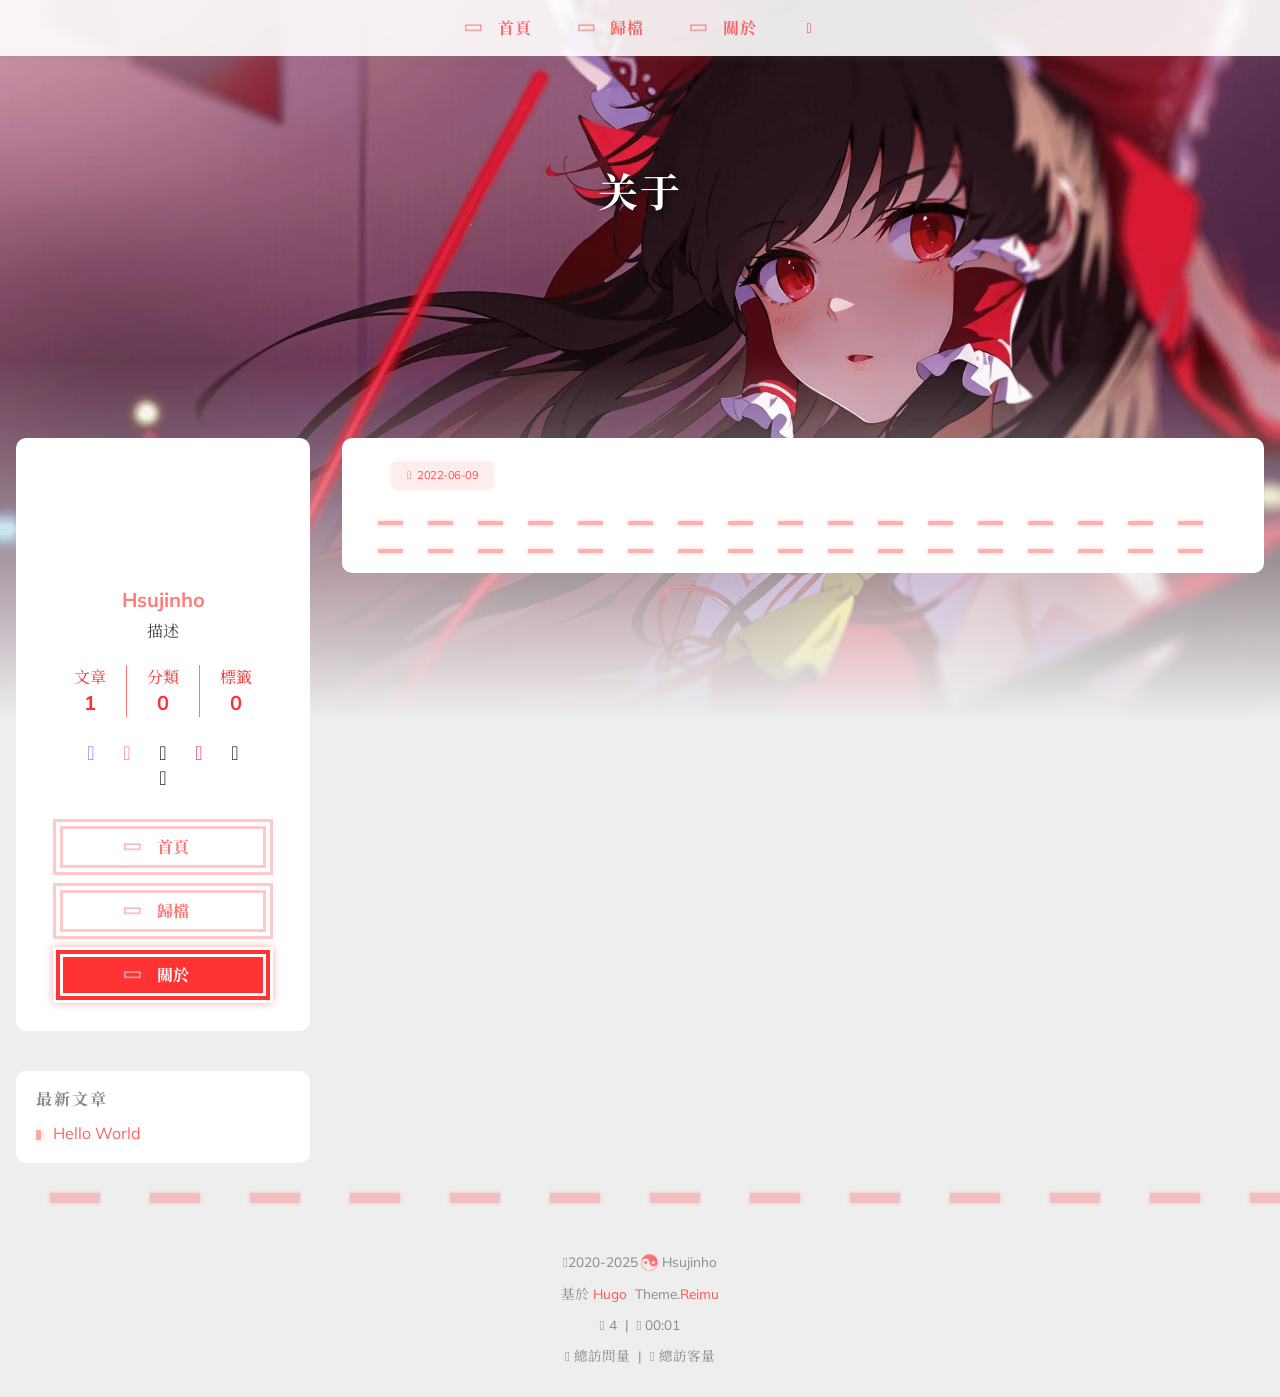
==== about/index.html @ 6db5531a "deploy: 557b8ad420cd9b9c4fbc83026f714bee343b1712" ====
<!doctype html><html lang=zh-tw data-theme-mode=auto><head><meta charset=utf-8><meta name=viewport content="width=device-width,initial-scale=1,shrink-to-fit=no"><title>关于 | Hsujinho</title><meta name=description content="关于"><script>window.siteConfig=JSON.parse('{"anchor_icon":null,"base":"https://blog.hsujinho.icu/","clipboard":{"copyright":{"count":50,"enable":false,"license_type":"by-nc-sa"},"fail":{"en":"Copy failed (ﾟ⊿ﾟ)ﾂ","ja":"コピー失敗 (ﾟ⊿ﾟ)ﾂ","pt-br":"Falha ao copiar (ﾟ⊿ﾟ)ﾂ","zh-cn":"复制失败 (ﾟ⊿ﾟ)ﾂ","zh-tw":"複製失敗 (ﾟ⊿ﾟ)ﾂ"},"success":{"en":"Copy successfully (*^▽^*)","ja":"コピー成功 (*^▽^*)","pt-br":"Copiado com sucesso (*^▽^*)","zh-cn":"复制成功 (*^▽^*)","zh-tw":"複製成功 (*^▽^*)"}},"code_block":{"expand":true},"icon_font":"4552607_4k4bc36ef96","outdate":{"daysago":180,"enable":false,"message":{"en":"This article was last updated on {time}. Please note that the content may no longer be applicable.","ja":"この記事は最終更新日：{time}。記載内容が現在有効でない可能性がありますのでご注意ください。","pt-br":"Este artigo foi atualizado pela última vez em {time}. Observe que o conteúdo pode não ser mais aplicável.","zh-cn":"本文最后更新于 {time}，请注意文中内容可能已不适用。","zh-tw":"本文最後更新於 {time}，請注意文中內容可能已不適用。"}}}')</script><link rel=preconnect href=https://fonts.gstatic.com crossorigin><link rel=preload as=style href="https://fonts.googleapis.com/css?family=Mulish:400,400italic,700,700italic%7cNoto%20Serif%20SC:400,400italic,700,700italic%7c&amp;display=swap"><link rel=stylesheet href="https://fonts.googleapis.com/css?family=Mulish:400,400italic,700,700italic%7cNoto%20Serif%20SC:400,400italic,700,700italic%7c&amp;display=swap" media=print onload='this.media="all"'><link rel=preload href=//at.alicdn.com/t/c/font_4552607_4k4bc36ef96.woff2 as=font type=font/woff2 crossorigin=anonymous><link rel=stylesheet href=/css/loader.min.ac746e154f756f8220326eeb52a719f142ab038be5a8ddf30ea5ef15ef2356ea.css><meta property="og:type" content="website"><meta property="og:title" content="关于 | Hsujinho"><meta property="og:description" content="关于"><meta property="og:url" content="https://blog.hsujinho.icu/about/"><meta property="og:site_name" content="徐政皓的 ICU 病房"><meta property="og:image" content="/"><meta property="article:author" content="Hsujinho"><meta property="article:published_time" content="2022-06-09T20:12:52+08:00"><meta property="article:modified_time" content="2022-06-09T20:12:52+08:00"><meta name=twitter:card content="summary"><meta name=twitter:image content="/"><link rel="shortcut icon" href=/favicon.ico><link rel=stylesheet href=/css/main.min.5d90fe0d9d73ac40bbd5496d944d0d6547cbb0820647b761908d7e3bfb091c3f.css><link rel=preload as=style href=https://npm.webcache.cn/photoswipe@5.4.4/dist/photoswipe.css integrity=sha384-IfxC36XL/toUyJ939C73PcgMuRzAZuIzZxE38drsmO5p6jD7ei+Zx/1oA/0l8ysE crossorigin=anonymous onload='this.onload=null,this.rel="stylesheet"'><link rel=preload as=style href=https://npm.webcache.cn/katex@0.16.24/dist/katex.min.css integrity=sha384-tTgKLjMYmJr94v8qu2PE5MUGSMbyN2xiH266JUB3gpm8vnnJywd1dWSOEfrFz+YI crossorigin=anonymous onload='this.onload=null,this.rel="stylesheet"'><script src=https://npm.webcache.cn/pace-js@1.2.4/pace.min.js integrity=sha384-k6YtvFUEIuEFBdrLKJ3YAUbBki333tj1CSUisai5Cswsg9wcLNaPzsTHDswp4Az8 crossorigin=anonymous></script><link rel=stylesheet href=https://npm.webcache.cn/@reimujs/aos@0.1.2/dist/aos.css integrity=sha384-GMRP93c6Hkz9JVKGAuRR3nTS7M07RwPgTFenXiosjq2VbVgvdDNcz1g6Mkj8AONa crossorigin=anonymous></head><body><div id=loader><div class="loading-left-bg loading-bg"></div><div class="loading-right-bg loading-bg"></div><div class=spinner-box><div class="loading-taichi rotate"><svg width="150" height="150" viewBox="0 0 1024 1024" class="icon" shape-rendering="geometricPrecision"><path d="M303.5 432a80 80 0 01-12 160 80 80 0 0112-160z" fill="var(--red-1, #ff5252)"/><path d="M512 65a447 447 0 010 894V929a417 417 0 000-834 417 417 0 000 834v30a447 447 0 010-894zm0 30A417 417 0 01929 512 208.5 208.5.0 01720.5 720.5V592a80 80 0 000-160 80 80 0 000 160V720.5A208.5 208.5.0 01512 512 208.5 208.5.0 00303.5 303.5 208.5 208.5.0 0095 512 417 417 0 01512 95z" fill="var(--red-1, #ff5252)"/></svg></div><div class=loading-word>少女祈禱中...</div></div></div></div><script>var time=null,loaderEl=document.getElementById("loader"),startLoading=()=>{time=Date.now(),loaderEl.classList.remove("loading")},hideLoader=()=>{document.body.style.overflow="auto",loader.classList.add("loading")},endLoading=()=>{time?Date.now()-time>500?(time=null,hideLoader()):(setTimeout(endLoading,500-(Date.now()-time)),time=null):hideLoader()};window.addEventListener("DOMContentLoaded",endLoading),loaderEl.addEventListener("click",endLoading)</script><div id=copy-tooltip></div><div id=lang-tooltip>本文章沒有找到對應的語言版本</div><div id=heatmap-tooltip></div><div id=container><div id=wrap><div id=header-nav><nav id=main-nav aria-label="Primary navigation"><a class=main-nav-link-wrap href=/><div class='main-nav-icon icon rotate'>&#xe62b;</div><span class=main-nav-link>首頁</span>
</a><a class=main-nav-link-wrap href=/archives><div class='main-nav-icon icon rotate'>&#xe62b;</div><span class=main-nav-link>歸檔</span>
</a><a class=main-nav-link-wrap href=/about><div class='main-nav-icon icon rotate'>&#xe62b;</div><span class=main-nav-link>關於</span>
</a><a id=main-nav-toggle class=nav-icon aria-label="Toggle navigation" role=button></a></nav><nav id=sub-nav aria-label="Secondary navigation"></nav></div><header id=header aria-label="Site header"><picture></picture><img fetchpriority=high src=/images/banner.webp alt=关于><div id=header-outer><div id=header-title><span id=logo><h1 data-aos=slide-up>关于</h1></span><h2 id=subtitle-wrap data-aos=slide-down></h2></div></div></header><div id=content aria-label="Page content" class=sidebar-left><aside id=sidebar aria-label=Sidebar><div class=sidebar-wrapper-container><div class=sidebar-wrapper><div class=sidebar-wrap data-aos=fade-up><div class=sidebar-author><img data-src=/avatar/avatar.webp data-sizes=auto alt=Hsujinho class=lazyload><div class=sidebar-author-name>Hsujinho</div><div class=sidebar-description>描述</div></div><div class=sidebar-state><div class=sidebar-state-article><div>文章</div><div class=sidebar-state-number>1</div></div><a class=sidebar-state-category href=/categories/ aria-label=sidebar-state-category-link><div>分類</div><div class=sidebar-state-number>0</div></a><a class=sidebar-state-tag href=/tags/ aria-label=sidebar-state-tag-link><div>標籤</div><div class=sidebar-state-number>0</div></a></div><div class=sidebar-social><div class="icon-discord sidebar-social-icon"><a href=https://discordapp.com/users/Se1kou itemprop=url target=_blank aria-label=discord rel="noopener nofollow noreferrer"></a></div><div class="icon-email sidebar-social-icon"><a href=mailto:hsujinho@gmail.com itemprop=url target=_blank aria-label=email rel="noopener nofollow noreferrer"></a></div><div class="icon-github sidebar-social-icon"><a href=https://github.com/hsujinho itemprop=url target=_blank aria-label=github rel="noopener nofollow noreferrer"></a></div><div class="icon-instagram sidebar-social-icon"><a href=https://www.instagram.com/jinhohsu itemprop=url target=_blank aria-label=instagram rel="noopener nofollow noreferrer"></a></div><div class="icon-steam sidebar-social-icon"><a href=https://steamcommunity.com/profiles/76561198171994577/ itemprop=url target=_blank aria-label=steam rel="noopener nofollow noreferrer"></a></div><div class="icon-twitter sidebar-social-icon"><a href=https://x.com/se1kou_TW itemprop=url target=_blank aria-label=twitter rel="noopener nofollow noreferrer"></a></div></div><div class=sidebar-menu><div class=sidebar-menu-link-wrap><a class=sidebar-menu-link-dummy href=/ aria-label=首頁></a><div class='sidebar-menu-icon icon rotate'>&#xe62b;</div><div class=sidebar-menu-link>首頁</div></div><div class=sidebar-menu-link-wrap><a class=sidebar-menu-link-dummy href=/archives aria-label=歸檔></a><div class='sidebar-menu-icon icon rotate'>&#xe62b;</div><div class=sidebar-menu-link>歸檔</div></div><div class=sidebar-menu-link-wrap><a class=sidebar-menu-link-dummy href=/about aria-label=關於></a><div class='sidebar-menu-icon icon rotate'>&#xe62b;</div><div class=sidebar-menu-link>關於</div></div></div></div></div><div class=sidebar-widget><div class=widget-wrapper><div class=widget-wrap data-aos=fade-up><h3 class=widget-title>最新文章</h3><div class=widget><ul><li><a href=/post/hello/ title="Hello World">Hello World</a></li></ul></div></div></div></div></div></aside><section id=main aria-label="Main content"><article class="h-entry article" itemscope itemtype=https://schema.org/BlogPosting><div class=article-inner data-aos=fade-up><div class=article-meta><div class=article-date><span class="article-date-link icon-calendar" data-aos=zoom-in><time datetime="2022-06-09 20:12:52 +0800 +0800" itemprop=datePublished>2022-06-09</time>
<time style=display:none id=post-update-time>2022-06-09</time></span></div><div class=article-category></div></div><div class=hr-line></div><div class="e-content article-entry" itemprop=articleBody></div><footer class=article-footer><ul class=article-tag-list itemprop=keywords></ul></footer></div></article></section></div><footer id=footer aria-label="Site footer"><div style=width:100%;overflow:hidden><div class=footer-line></div></div><div id=footer-info><div><span class=icon-copyright></span>2020-2025<span class="footer-info-sep rotate"></span>
Hsujinho</div><div>基於&nbsp;<a href=https://gohugo.io/ target=_blank rel="noopener nofollow noreferrer">Hugo</a>&nbsp; Theme.<a href=https://github.com/D-Sketon/hugo-theme-reimu target=_blank rel="noopener nofollow noreferrer">Reimu</a></div><div><span class=icon-brush>&nbsp;4</span>
&nbsp;|&nbsp;
<span class=icon-coffee>&nbsp;00:01</span></div><div><span class=icon-eye></span>
<span id=busuanzi_container_site_pv>總訪問量&nbsp;<span id=busuanzi_value_site_pv></span></span>
&nbsp;|&nbsp;
<span class=icon-user></span>
<span id=busuanzi_container_site_uv>總訪客量&nbsp;<span id=busuanzi_value_site_uv></span></span></div></div></footer><div class=sidebar-top><div class="sidebar-top-taichi rotate"></div><div class=arrow-up></div></div><div id=mask class=hide></div></div><nav id=mobile-nav aria-label="Mobile navigation"><div class=sidebar-wrap><div class=sidebar-author><img data-src=/avatar/avatar.webp data-sizes=auto alt=Hsujinho class=lazyload><div class=sidebar-author-name>Hsujinho</div><div class=sidebar-description>描述</div></div><div class=sidebar-state><div class=sidebar-state-article><div>文章</div><div class=sidebar-state-number>1</div></div><a class=sidebar-state-category href=/categories/ aria-label=sidebar-state-category-link><div>分類</div><div class=sidebar-state-number>0</div></a><a class=sidebar-state-tag href=/tags/ aria-label=sidebar-state-tag-link><div>標籤</div><div class=sidebar-state-number>0</div></a></div><div class=sidebar-social><div class="icon-discord sidebar-social-icon"><a href=https://discordapp.com/users/Se1kou itemprop=url target=_blank aria-label=discord rel="noopener nofollow noreferrer"></a></div><div class="icon-email sidebar-social-icon"><a href=mailto:hsujinho@gmail.com itemprop=url target=_blank aria-label=email rel="noopener nofollow noreferrer"></a></div><div class="icon-github sidebar-social-icon"><a href=https://github.com/hsujinho itemprop=url target=_blank aria-label=github rel="noopener nofollow noreferrer"></a></div><div class="icon-instagram sidebar-social-icon"><a href=https://www.instagram.com/jinhohsu itemprop=url target=_blank aria-label=instagram rel="noopener nofollow noreferrer"></a></div><div class="icon-steam sidebar-social-icon"><a href=https://steamcommunity.com/profiles/76561198171994577/ itemprop=url target=_blank aria-label=steam rel="noopener nofollow noreferrer"></a></div><div class="icon-twitter sidebar-social-icon"><a href=https://x.com/se1kou_TW itemprop=url target=_blank aria-label=twitter rel="noopener nofollow noreferrer"></a></div></div><div class=sidebar-menu><div class=sidebar-menu-link-wrap><a class=sidebar-menu-link-dummy href=/ aria-label=首頁></a><div class='sidebar-menu-icon icon rotate'>&#xe62b;</div><div class=sidebar-menu-link>首頁</div></div><div class=sidebar-menu-link-wrap><a class=sidebar-menu-link-dummy href=/archives aria-label=歸檔></a><div class='sidebar-menu-icon icon rotate'>&#xe62b;</div><div class=sidebar-menu-link>歸檔</div></div><div class=sidebar-menu-link-wrap><a class=sidebar-menu-link-dummy href=/about aria-label=關於></a><div class='sidebar-menu-icon icon rotate'>&#xe62b;</div><div class=sidebar-menu-link>關於</div></div></div></div></nav></div><script src=https://npm.webcache.cn/lazysizes@5.3.2/lazysizes.min.js integrity=sha384-3gT/vsepWkfz/ff7PpWNUeMzeWoH3cDhm/A8jM7ouoAK0/fP/9bcHHR5kHq2nf+e crossorigin=anonymous></script><script src=https://npm.webcache.cn/clipboard@2.0.11/dist/clipboard.min.js integrity=sha384-J08i8An/QeARD9ExYpvphB8BsyOj3Gh2TSh1aLINKO3L0cMSH2dN3E22zFoXEi0Q crossorigin=anonymous></script><script src=/js/main.js integrity crossorigin=anonymous></script><script src=/js/aos.js integrity crossorigin=anonymous></script><script>var aosInit=()=>{AOS.init({duration:1e3,easing:"ease",once:!0,offset:50})};document.readyState==="loading"?document.addEventListener("DOMContentLoaded",aosInit):aosInit()</script><script src=/js/pjax_main.js integrity crossorigin=anonymous data-pjax></script><script src=https://npm.webcache.cn/mouse-firework@0.1.1/dist/index.umd.js integrity=sha384-8LyaidD9GPxQQgLJO/WRw/O2h3BoNq/ApI/ecpvM6RsrCz2qP2ppBXUKihP4V/2d crossorigin=anonymous></script><script>if((!!1||!window.matchMedia("(max-width: 768px)").matches)&&window.firework){const e=JSON.parse('{"excludeelements":["a","button"],"particles":[{"colors":["var(--red-1)","var(--red-2)","var(--red-3)","var(--red-4)"],"duration":[1200,1800],"easing":"easeOutExpo","move":["emit"],"number":20,"shape":"circle","shapeOptions":{"alpha":[0.3,0.5],"radius":[16,32]}},{"colors":["var(--red-0)"],"duration":[1200,1800],"easing":"easeOutExpo","move":["diffuse"],"number":1,"shape":"circle","shapeOptions":{"alpha":[0.2,0.5],"lineWidth":6,"radius":20}}]}');e.excludeElements=e.excludeelements,delete e.excludeelements,window.firework(e)}</script><div id=lazy-script><div><script data-pjax>window.REIMU_POST={author:"Hsujinho",title:"关于",url:"https://blog.hsujinho.icu/about/",description:"关于",cover:"https://blog.hsujinho.icu/images/banner.webp"}</script><script src=/js/insert_highlight.js integrity crossorigin=anonymous data-pjax></script><script src=/js/tabs.js integrity crossorigin=anonymous data-pjax></script><script type=module data-pjax>const PhotoSwipeLightbox = (await safeImport("https:\/\/npm.webcache.cn\/photoswipe@5.4.4\/dist\/photoswipe-lightbox.esm.min.js", "sha384-DiL6M\/gG\u002bwmTxmCRZyD1zee6lIhawn5TGvED0FOh7fXcN9B0aZ9dexSF\/N6lrZi\/")).default;const initPswp = (gallery, children) => {
          if (_$$(`${gallery} ${children}`).length > 0) {
            new PhotoSwipeLightbox({
              gallery,
              children,pswpModule: () => safeImport("https:\/\/npm.webcache.cn\/photoswipe@5.4.4\/dist\/photoswipe.esm.min.js", "sha384-WkkO3GCmgkC3VQWpaV8DqhKJqpzpF9JoByxDmnV8\u002boTJ7m3DfYEWX1fu1scuS4\u002bs")}).init();
          }
        }
        const pswp = () => {
          initPswp('.article-entry', 'a.article-gallery-item');
          initPswp('.article-gallery', 'a.article-gallery-item');
          window.lightboxStatus = 'done';
          window.removeEventListener('lightbox:ready', pswp);
        }
        if(window.lightboxStatus === 'ready') {
          pswp()
        } else {
          window.addEventListener('lightbox:ready', pswp);
        }
      </script></div></div><script src=https://npm.webcache.cn/busuanzi@2.3.0/bsz.pure.mini.js asyncintegrity=sha384-0M75wtSkhjIInv4coYlaJU83+OypaRCIq2SukQVQX04eGTCBXJDuWAbJet56id+S crossorigin=anonymous></script><script>"serviceWorker"in navigator&&navigator.serviceWorker.getRegistrations().then(e=>{for(let t of e)t.unregister()})</script><script>const reimuCopyright=String.raw`
   ______     ______     __     __    __     __  __    
  /\  == \   /\  ___\   /\ \   /\ "-./  \   /\ \/\ \   
  \ \  __<   \ \  __\   \ \ \  \ \ \-./\ \  \ \ \_\ \  
   \ \_\ \_\  \ \_____\  \ \_\  \ \_\ \ \_\  \ \_____\ 
    \/_/ /_/   \/_____/   \/_/   \/_/  \/_/   \/_____/ 
                                                    
  `;console.log(String.raw`%c ${reimuCopyright}`,"color: #ff5252;"),console.log("%c Theme.Reimu %c https://github.com/D-Sketon/hugo-theme-reimu ","color: white; background: #ff5252; padding:5px 0;","padding:4px;border:1px solid #ff5252;")</script></body></html>
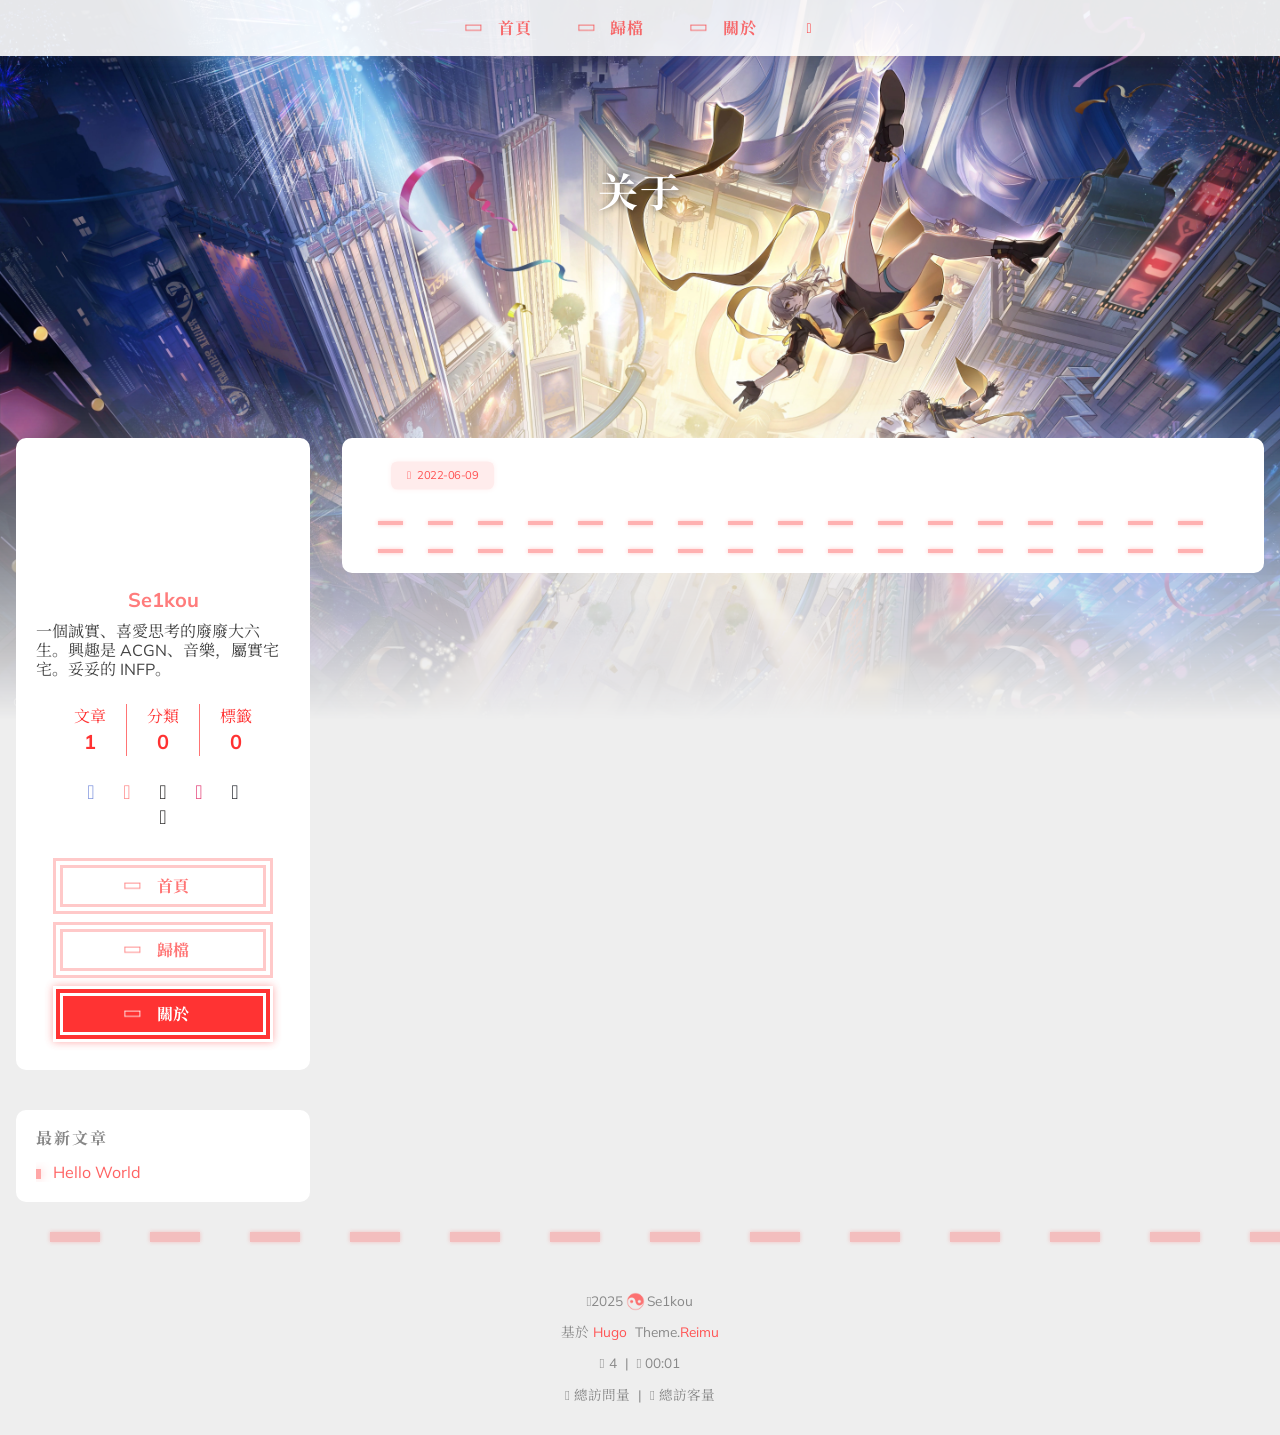
==== commit fa2d3b25: "deploy: da7d50a8592c658120771e73066c8d2ed1512964" ====
--- a/about/index.html
+++ b/about/index.html
@@ -1,15 +1,15 @@
-<!doctype html><html lang=zh-tw data-theme-mode=auto><head><meta charset=utf-8><meta name=viewport content="width=device-width,initial-scale=1,shrink-to-fit=no"><title>关于 | Hsujinho</title><meta name=description content="关于"><script>window.siteConfig=JSON.parse('{"anchor_icon":null,"base":"https://blog.hsujinho.icu/","clipboard":{"copyright":{"count":50,"enable":false,"license_type":"by-nc-sa"},"fail":{"en":"Copy failed (ﾟ⊿ﾟ)ﾂ","ja":"コピー失敗 (ﾟ⊿ﾟ)ﾂ","pt-br":"Falha ao copiar (ﾟ⊿ﾟ)ﾂ","zh-cn":"复制失败 (ﾟ⊿ﾟ)ﾂ","zh-tw":"複製失敗 (ﾟ⊿ﾟ)ﾂ"},"success":{"en":"Copy successfully (*^▽^*)","ja":"コピー成功 (*^▽^*)","pt-br":"Copiado com sucesso (*^▽^*)","zh-cn":"复制成功 (*^▽^*)","zh-tw":"複製成功 (*^▽^*)"}},"code_block":{"expand":true},"icon_font":"4552607_4k4bc36ef96","outdate":{"daysago":180,"enable":false,"message":{"en":"This article was last updated on {time}. Please note that the content may no longer be applicable.","ja":"この記事は最終更新日：{time}。記載内容が現在有効でない可能性がありますのでご注意ください。","pt-br":"Este artigo foi atualizado pela última vez em {time}. Observe que o conteúdo pode não ser mais aplicável.","zh-cn":"本文最后更新于 {time}，请注意文中内容可能已不适用。","zh-tw":"本文最後更新於 {time}，請注意文中內容可能已不適用。"}}}')</script><link rel=preconnect href=https://fonts.gstatic.com crossorigin><link rel=preload as=style href="https://fonts.googleapis.com/css?family=Mulish:400,400italic,700,700italic%7cNoto%20Serif%20SC:400,400italic,700,700italic%7c&amp;display=swap"><link rel=stylesheet href="https://fonts.googleapis.com/css?family=Mulish:400,400italic,700,700italic%7cNoto%20Serif%20SC:400,400italic,700,700italic%7c&amp;display=swap" media=print onload='this.media="all"'><link rel=preload href=//at.alicdn.com/t/c/font_4552607_4k4bc36ef96.woff2 as=font type=font/woff2 crossorigin=anonymous><link rel=stylesheet href=/css/loader.min.ac746e154f756f8220326eeb52a719f142ab038be5a8ddf30ea5ef15ef2356ea.css><meta property="og:type" content="website"><meta property="og:title" content="关于 | Hsujinho"><meta property="og:description" content="关于"><meta property="og:url" content="https://blog.hsujinho.icu/about/"><meta property="og:site_name" content="徐政皓的 ICU 病房"><meta property="og:image" content="/"><meta property="article:author" content="Hsujinho"><meta property="article:published_time" content="2022-06-09T20:12:52+08:00"><meta property="article:modified_time" content="2022-06-09T20:12:52+08:00"><meta name=twitter:card content="summary"><meta name=twitter:image content="/"><link rel="shortcut icon" href=/favicon.ico><link rel=stylesheet href=/css/main.min.5d90fe0d9d73ac40bbd5496d944d0d6547cbb0820647b761908d7e3bfb091c3f.css><link rel=preload as=style href=https://npm.webcache.cn/photoswipe@5.4.4/dist/photoswipe.css integrity=sha384-IfxC36XL/toUyJ939C73PcgMuRzAZuIzZxE38drsmO5p6jD7ei+Zx/1oA/0l8ysE crossorigin=anonymous onload='this.onload=null,this.rel="stylesheet"'><link rel=preload as=style href=https://npm.webcache.cn/katex@0.16.24/dist/katex.min.css integrity=sha384-tTgKLjMYmJr94v8qu2PE5MUGSMbyN2xiH266JUB3gpm8vnnJywd1dWSOEfrFz+YI crossorigin=anonymous onload='this.onload=null,this.rel="stylesheet"'><script src=https://npm.webcache.cn/pace-js@1.2.4/pace.min.js integrity=sha384-k6YtvFUEIuEFBdrLKJ3YAUbBki333tj1CSUisai5Cswsg9wcLNaPzsTHDswp4Az8 crossorigin=anonymous></script><link rel=stylesheet href=https://npm.webcache.cn/@reimujs/aos@0.1.2/dist/aos.css integrity=sha384-GMRP93c6Hkz9JVKGAuRR3nTS7M07RwPgTFenXiosjq2VbVgvdDNcz1g6Mkj8AONa crossorigin=anonymous></head><body><div id=loader><div class="loading-left-bg loading-bg"></div><div class="loading-right-bg loading-bg"></div><div class=spinner-box><div class="loading-taichi rotate"><svg width="150" height="150" viewBox="0 0 1024 1024" class="icon" shape-rendering="geometricPrecision"><path d="M303.5 432a80 80 0 01-12 160 80 80 0 0112-160z" fill="var(--red-1, #ff5252)"/><path d="M512 65a447 447 0 010 894V929a417 417 0 000-834 417 417 0 000 834v30a447 447 0 010-894zm0 30A417 417 0 01929 512 208.5 208.5.0 01720.5 720.5V592a80 80 0 000-160 80 80 0 000 160V720.5A208.5 208.5.0 01512 512 208.5 208.5.0 00303.5 303.5 208.5 208.5.0 0095 512 417 417 0 01512 95z" fill="var(--red-1, #ff5252)"/></svg></div><div class=loading-word>少女祈禱中...</div></div></div></div><script>var time=null,loaderEl=document.getElementById("loader"),startLoading=()=>{time=Date.now(),loaderEl.classList.remove("loading")},hideLoader=()=>{document.body.style.overflow="auto",loader.classList.add("loading")},endLoading=()=>{time?Date.now()-time>500?(time=null,hideLoader()):(setTimeout(endLoading,500-(Date.now()-time)),time=null):hideLoader()};window.addEventListener("DOMContentLoaded",endLoading),loaderEl.addEventListener("click",endLoading)</script><div id=copy-tooltip></div><div id=lang-tooltip>本文章沒有找到對應的語言版本</div><div id=heatmap-tooltip></div><div id=container><div id=wrap><div id=header-nav><nav id=main-nav aria-label="Primary navigation"><a class=main-nav-link-wrap href=/><div class='main-nav-icon icon rotate'>&#xe62b;</div><span class=main-nav-link>首頁</span>
+<!doctype html><html lang=zh-tw data-theme-mode=auto><head><meta charset=utf-8><meta name=viewport content="width=device-width,initial-scale=1,shrink-to-fit=no"><title>关于 | Se1kou</title><meta name=description content="关于"><script src="https://www.googletagmanager.com/gtag/js?id=G-ZCJ9R6HEW3"></script><script data-pjax>window.dataLayer=window.dataLayer||[];function gtag(){dataLayer.push(arguments)}gtag("js",new Date),gtag("config","G-ZCJ9R6HEW3")</script><script>window.siteConfig=JSON.parse('{"anchor_icon":null,"base":"https://blog.hsujinho.icu/","clipboard":{"copyright":{"count":50,"enable":false,"license_type":"by-nc-sa"},"fail":{"en":"Copy failed (ﾟ⊿ﾟ)ﾂ","ja":"コピー失敗 (ﾟ⊿ﾟ)ﾂ","pt-br":"Falha ao copiar (ﾟ⊿ﾟ)ﾂ","zh-cn":"复制失败 (ﾟ⊿ﾟ)ﾂ","zh-tw":"複製失敗 (ﾟ⊿ﾟ)ﾂ"},"success":{"en":"Copy successfully (*^▽^*)","ja":"コピー成功 (*^▽^*)","pt-br":"Copiado com sucesso (*^▽^*)","zh-cn":"复制成功 (*^▽^*)","zh-tw":"複製成功 (*^▽^*)"}},"code_block":{"expand":true},"icon_font":"4552607_4k4bc36ef96","outdate":{"daysago":180,"enable":false,"message":{"en":"This article was last updated on {time}. Please note that the content may no longer be applicable.","ja":"この記事は最終更新日：{time}。記載内容が現在有効でない可能性がありますのでご注意ください。","pt-br":"Este artigo foi atualizado pela última vez em {time}. Observe que o conteúdo pode não ser mais aplicável.","zh-cn":"本文最后更新于 {time}，请注意文中内容可能已不适用。","zh-tw":"本文最後更新於 {time}，請注意文中內容可能已不適用。"}}}')</script><link rel=preconnect href=https://fonts.gstatic.com crossorigin><link rel=preload as=style href="https://fonts.googleapis.com/css?family=Mulish:400,400italic,700,700italic%7cNoto%20Serif%20SC:400,400italic,700,700italic%7c&amp;display=swap"><link rel=stylesheet href="https://fonts.googleapis.com/css?family=Mulish:400,400italic,700,700italic%7cNoto%20Serif%20SC:400,400italic,700,700italic%7c&amp;display=swap" media=print onload='this.media="all"'><link rel=preload href=//at.alicdn.com/t/c/font_4552607_4k4bc36ef96.woff2 as=font type=font/woff2 crossorigin=anonymous><link rel=stylesheet href=/css/loader.min.ac746e154f756f8220326eeb52a719f142ab038be5a8ddf30ea5ef15ef2356ea.css><meta property="og:type" content="website"><meta property="og:title" content="关于 | Se1kou"><meta property="og:description" content="关于"><meta property="og:url" content="https://blog.hsujinho.icu/about/"><meta property="og:site_name" content="Se1kou 的 ICU 病房"><meta property="og:image" content="/"><meta property="article:author" content="Se1kou"><meta property="article:published_time" content="2022-06-09T20:12:52+08:00"><meta property="article:modified_time" content="2022-06-09T20:12:52+08:00"><meta name=twitter:card content="summary"><meta name=twitter:image content="/"><link rel="shortcut icon" href=/favicon.ico><link rel=stylesheet href=/css/main.min.d3f22463b7547deaacf1dc7a042e68e449942367ac541a56f282b95a1ad4e5f5.css><link rel=preload as=style href=https://npm.webcache.cn/photoswipe@5.4.4/dist/photoswipe.css integrity=sha384-IfxC36XL/toUyJ939C73PcgMuRzAZuIzZxE38drsmO5p6jD7ei+Zx/1oA/0l8ysE crossorigin=anonymous onload='this.onload=null,this.rel="stylesheet"'><link rel=preload as=style href=https://npm.webcache.cn/katex@0.16.24/dist/katex.min.css integrity=sha384-tTgKLjMYmJr94v8qu2PE5MUGSMbyN2xiH266JUB3gpm8vnnJywd1dWSOEfrFz+YI crossorigin=anonymous onload='this.onload=null,this.rel="stylesheet"'><script src=https://npm.webcache.cn/pace-js@1.2.4/pace.min.js integrity=sha384-k6YtvFUEIuEFBdrLKJ3YAUbBki333tj1CSUisai5Cswsg9wcLNaPzsTHDswp4Az8 crossorigin=anonymous></script><link rel=stylesheet href=https://npm.webcache.cn/@reimujs/aos@0.1.2/dist/aos.css integrity=sha384-GMRP93c6Hkz9JVKGAuRR3nTS7M07RwPgTFenXiosjq2VbVgvdDNcz1g6Mkj8AONa crossorigin=anonymous><link rel=stylesheet href=https://npm.webcache.cn/aplayer@1.10.1/dist/APlayer.min.css integrity=sha384-tLMkTWh2pfXNWGFlUS0w1TFtRG5xZ9lPWFOooj+vDDLIL+xBGQU/voDBY5XE2lVh crossorigin=anonymous></head><body><div id=loader><div class="loading-left-bg loading-bg"></div><div class="loading-right-bg loading-bg"></div><div class=spinner-box><div class="loading-taichi rotate"><svg width="150" height="150" viewBox="0 0 1024 1024" class="icon" shape-rendering="geometricPrecision"><path d="M303.5 432a80 80 0 01-12 160 80 80 0 0112-160z" fill="var(--red-1, #ff5252)"/><path d="M512 65a447 447 0 010 894V929a417 417 0 000-834 417 417 0 000 834v30a447 447 0 010-894zm0 30A417 417 0 01929 512 208.5 208.5.0 01720.5 720.5V592a80 80 0 000-160 80 80 0 000 160V720.5A208.5 208.5.0 01512 512 208.5 208.5.0 00303.5 303.5 208.5 208.5.0 0095 512 417 417 0 01512 95z" fill="var(--red-1, #ff5252)"/></svg></div><div class=loading-word>少女祈禱中...</div></div></div></div><script>var time=null,loaderEl=document.getElementById("loader"),startLoading=()=>{time=Date.now(),loaderEl.classList.remove("loading")},hideLoader=()=>{document.body.style.overflow="auto",loader.classList.add("loading")},endLoading=()=>{time?Date.now()-time>500?(time=null,hideLoader()):(setTimeout(endLoading,500-(Date.now()-time)),time=null):hideLoader()};window.addEventListener("DOMContentLoaded",endLoading),loaderEl.addEventListener("click",endLoading)</script><div id=copy-tooltip></div><div id=lang-tooltip>本文章沒有找到對應的語言版本</div><div id=heatmap-tooltip></div><div id=container><div id=wrap><div id=header-nav><nav id=main-nav aria-label="Primary navigation"><a class=main-nav-link-wrap href=/><div class='main-nav-icon icon rotate'>&#xe62b;</div><span class=main-nav-link>首頁</span>
 </a><a class=main-nav-link-wrap href=/archives><div class='main-nav-icon icon rotate'>&#xe62b;</div><span class=main-nav-link>歸檔</span>
 </a><a class=main-nav-link-wrap href=/about><div class='main-nav-icon icon rotate'>&#xe62b;</div><span class=main-nav-link>關於</span>
-</a><a id=main-nav-toggle class=nav-icon aria-label="Toggle navigation" role=button></a></nav><nav id=sub-nav aria-label="Secondary navigation"></nav></div><header id=header aria-label="Site header"><picture></picture><img fetchpriority=high src=/images/banner.webp alt=关于><div id=header-outer><div id=header-title><span id=logo><h1 data-aos=slide-up>关于</h1></span><h2 id=subtitle-wrap data-aos=slide-down></h2></div></div></header><div id=content aria-label="Page content" class=sidebar-left><aside id=sidebar aria-label=Sidebar><div class=sidebar-wrapper-container><div class=sidebar-wrapper><div class=sidebar-wrap data-aos=fade-up><div class=sidebar-author><img data-src=/avatar/avatar.webp data-sizes=auto alt=Hsujinho class=lazyload><div class=sidebar-author-name>Hsujinho</div><div class=sidebar-description>描述</div></div><div class=sidebar-state><div class=sidebar-state-article><div>文章</div><div class=sidebar-state-number>1</div></div><a class=sidebar-state-category href=/categories/ aria-label=sidebar-state-category-link><div>分類</div><div class=sidebar-state-number>0</div></a><a class=sidebar-state-tag href=/tags/ aria-label=sidebar-state-tag-link><div>標籤</div><div class=sidebar-state-number>0</div></a></div><div class=sidebar-social><div class="icon-discord sidebar-social-icon"><a href=https://discordapp.com/users/Se1kou itemprop=url target=_blank aria-label=discord rel="noopener nofollow noreferrer"></a></div><div class="icon-email sidebar-social-icon"><a href=mailto:hsujinho@gmail.com itemprop=url target=_blank aria-label=email rel="noopener nofollow noreferrer"></a></div><div class="icon-github sidebar-social-icon"><a href=https://github.com/hsujinho itemprop=url target=_blank aria-label=github rel="noopener nofollow noreferrer"></a></div><div class="icon-instagram sidebar-social-icon"><a href=https://www.instagram.com/jinhohsu itemprop=url target=_blank aria-label=instagram rel="noopener nofollow noreferrer"></a></div><div class="icon-steam sidebar-social-icon"><a href=https://steamcommunity.com/profiles/76561198171994577/ itemprop=url target=_blank aria-label=steam rel="noopener nofollow noreferrer"></a></div><div class="icon-twitter sidebar-social-icon"><a href=https://x.com/se1kou_TW itemprop=url target=_blank aria-label=twitter rel="noopener nofollow noreferrer"></a></div></div><div class=sidebar-menu><div class=sidebar-menu-link-wrap><a class=sidebar-menu-link-dummy href=/ aria-label=首頁></a><div class='sidebar-menu-icon icon rotate'>&#xe62b;</div><div class=sidebar-menu-link>首頁</div></div><div class=sidebar-menu-link-wrap><a class=sidebar-menu-link-dummy href=/archives aria-label=歸檔></a><div class='sidebar-menu-icon icon rotate'>&#xe62b;</div><div class=sidebar-menu-link>歸檔</div></div><div class=sidebar-menu-link-wrap><a class=sidebar-menu-link-dummy href=/about aria-label=關於></a><div class='sidebar-menu-icon icon rotate'>&#xe62b;</div><div class=sidebar-menu-link>關於</div></div></div></div></div><div class=sidebar-widget><div class=widget-wrapper><div class=widget-wrap data-aos=fade-up><h3 class=widget-title>最新文章</h3><div class=widget><ul><li><a href=/post/hello/ title="Hello World">Hello World</a></li></ul></div></div></div></div></div></aside><section id=main aria-label="Main content"><article class="h-entry article" itemscope itemtype=https://schema.org/BlogPosting><div class=article-inner data-aos=fade-up><div class=article-meta><div class=article-date><span class="article-date-link icon-calendar" data-aos=zoom-in><time datetime="2022-06-09 20:12:52 +0800 +0800" itemprop=datePublished>2022-06-09</time>
-<time style=display:none id=post-update-time>2022-06-09</time></span></div><div class=article-category></div></div><div class=hr-line></div><div class="e-content article-entry" itemprop=articleBody></div><footer class=article-footer><ul class=article-tag-list itemprop=keywords></ul></footer></div></article></section></div><footer id=footer aria-label="Site footer"><div style=width:100%;overflow:hidden><div class=footer-line></div></div><div id=footer-info><div><span class=icon-copyright></span>2020-2025<span class="footer-info-sep rotate"></span>
-Hsujinho</div><div>基於&nbsp;<a href=https://gohugo.io/ target=_blank rel="noopener nofollow noreferrer">Hugo</a>&nbsp; Theme.<a href=https://github.com/D-Sketon/hugo-theme-reimu target=_blank rel="noopener nofollow noreferrer">Reimu</a></div><div><span class=icon-brush>&nbsp;4</span>
+</a><a id=main-nav-toggle class=nav-icon aria-label="Toggle navigation" role=button></a></nav><nav id=sub-nav aria-label="Secondary navigation"></nav></div><header id=header aria-label="Site header"><picture></picture><img fetchpriority=high src=/images/pinoconi_topic.webp alt=关于><div id=header-outer><div id=header-title><span id=logo><h1 data-aos=slide-up>关于</h1></span><h2 id=subtitle-wrap data-aos=slide-down></h2></div></div></header><div id=content aria-label="Page content" class=sidebar-left><aside id=sidebar aria-label=Sidebar><div class=sidebar-wrapper-container><div class=sidebar-wrapper><div class=sidebar-wrap data-aos=fade-up><div class=sidebar-author><img data-src=/avatar/stelle_01.webp data-sizes=auto alt=Se1kou class=lazyload><div class=sidebar-author-name>Se1kou</div><div class=sidebar-description>一個誠實、喜愛思考的廢廢大六生。興趣是 ACGN、音樂，屬實宅宅。妥妥的 INFP。</div></div><div class=sidebar-state><div class=sidebar-state-article><div>文章</div><div class=sidebar-state-number>1</div></div><a class=sidebar-state-category href=/categories/ aria-label=sidebar-state-category-link><div>分類</div><div class=sidebar-state-number>0</div></a><a class=sidebar-state-tag href=/tags/ aria-label=sidebar-state-tag-link><div>標籤</div><div class=sidebar-state-number>0</div></a></div><div class=sidebar-social><div class="icon-discord sidebar-social-icon"><a href=https://discordapp.com/users/Se1kou itemprop=url target=_blank aria-label=discord rel="noopener nofollow noreferrer"></a></div><div class="icon-email sidebar-social-icon"><a href=mailto:hsujinho@gmail.com itemprop=url target=_blank aria-label=email rel="noopener nofollow noreferrer"></a></div><div class="icon-github sidebar-social-icon"><a href=https://github.com/hsujinho itemprop=url target=_blank aria-label=github rel="noopener nofollow noreferrer"></a></div><div class="icon-instagram sidebar-social-icon"><a href=https://www.instagram.com/jinhohsu itemprop=url target=_blank aria-label=instagram rel="noopener nofollow noreferrer"></a></div><div class="icon-steam sidebar-social-icon"><a href=https://steamcommunity.com/profiles/76561198171994577/ itemprop=url target=_blank aria-label=steam rel="noopener nofollow noreferrer"></a></div><div class="icon-twitter sidebar-social-icon"><a href=https://x.com/se1kou_TW itemprop=url target=_blank aria-label=twitter rel="noopener nofollow noreferrer"></a></div></div><div class=sidebar-menu><div class=sidebar-menu-link-wrap><a class=sidebar-menu-link-dummy href=/ aria-label=首頁></a><div class='sidebar-menu-icon icon rotate'>&#xe62b;</div><div class=sidebar-menu-link>首頁</div></div><div class=sidebar-menu-link-wrap><a class=sidebar-menu-link-dummy href=/archives aria-label=歸檔></a><div class='sidebar-menu-icon icon rotate'>&#xe62b;</div><div class=sidebar-menu-link>歸檔</div></div><div class=sidebar-menu-link-wrap><a class=sidebar-menu-link-dummy href=/about aria-label=關於></a><div class='sidebar-menu-icon icon rotate'>&#xe62b;</div><div class=sidebar-menu-link>關於</div></div></div></div></div><div class=sidebar-widget><div class=widget-wrapper><div class=widget-wrap data-aos=fade-up><h3 class=widget-title>最新文章</h3><div class=widget><ul><li><a href=/post/hello/ title="Hello World">Hello World</a></li></ul></div></div></div></div></div></aside><section id=main aria-label="Main content"><article class="h-entry article" itemscope itemtype=https://schema.org/BlogPosting><div class=article-inner data-aos=fade-up><div class=article-meta><div class=article-date><span class="article-date-link icon-calendar" data-aos=zoom-in><time datetime="2022-06-09 20:12:52 +0800 +0800" itemprop=datePublished>2022-06-09</time>
+<time style=display:none id=post-update-time>2022-06-09</time></span></div><div class=article-category></div></div><div class=hr-line></div><div class="e-content article-entry" itemprop=articleBody></div><footer class=article-footer><ul class=article-tag-list itemprop=keywords></ul></footer></div></article></section></div><footer id=footer aria-label="Site footer"><div style=width:100%;overflow:hidden><div class=footer-line></div></div><div id=footer-info><div><span class=icon-copyright></span>2025<span class="footer-info-sep rotate"></span>
+Se1kou</div><div>基於&nbsp;<a href=https://gohugo.io/ target=_blank rel="noopener nofollow noreferrer">Hugo</a>&nbsp; Theme.<a href=https://github.com/D-Sketon/hugo-theme-reimu target=_blank rel="noopener nofollow noreferrer">Reimu</a></div><div><span class=icon-brush>&nbsp;4</span>
 &nbsp;|&nbsp;
 <span class=icon-coffee>&nbsp;00:01</span></div><div><span class=icon-eye></span>
 <span id=busuanzi_container_site_pv>總訪問量&nbsp;<span id=busuanzi_value_site_pv></span></span>
 &nbsp;|&nbsp;
 <span class=icon-user></span>
-<span id=busuanzi_container_site_uv>總訪客量&nbsp;<span id=busuanzi_value_site_uv></span></span></div></div></footer><div class=sidebar-top><div class="sidebar-top-taichi rotate"></div><div class=arrow-up></div></div><div id=mask class=hide></div></div><nav id=mobile-nav aria-label="Mobile navigation"><div class=sidebar-wrap><div class=sidebar-author><img data-src=/avatar/avatar.webp data-sizes=auto alt=Hsujinho class=lazyload><div class=sidebar-author-name>Hsujinho</div><div class=sidebar-description>描述</div></div><div class=sidebar-state><div class=sidebar-state-article><div>文章</div><div class=sidebar-state-number>1</div></div><a class=sidebar-state-category href=/categories/ aria-label=sidebar-state-category-link><div>分類</div><div class=sidebar-state-number>0</div></a><a class=sidebar-state-tag href=/tags/ aria-label=sidebar-state-tag-link><div>標籤</div><div class=sidebar-state-number>0</div></a></div><div class=sidebar-social><div class="icon-discord sidebar-social-icon"><a href=https://discordapp.com/users/Se1kou itemprop=url target=_blank aria-label=discord rel="noopener nofollow noreferrer"></a></div><div class="icon-email sidebar-social-icon"><a href=mailto:hsujinho@gmail.com itemprop=url target=_blank aria-label=email rel="noopener nofollow noreferrer"></a></div><div class="icon-github sidebar-social-icon"><a href=https://github.com/hsujinho itemprop=url target=_blank aria-label=github rel="noopener nofollow noreferrer"></a></div><div class="icon-instagram sidebar-social-icon"><a href=https://www.instagram.com/jinhohsu itemprop=url target=_blank aria-label=instagram rel="noopener nofollow noreferrer"></a></div><div class="icon-steam sidebar-social-icon"><a href=https://steamcommunity.com/profiles/76561198171994577/ itemprop=url target=_blank aria-label=steam rel="noopener nofollow noreferrer"></a></div><div class="icon-twitter sidebar-social-icon"><a href=https://x.com/se1kou_TW itemprop=url target=_blank aria-label=twitter rel="noopener nofollow noreferrer"></a></div></div><div class=sidebar-menu><div class=sidebar-menu-link-wrap><a class=sidebar-menu-link-dummy href=/ aria-label=首頁></a><div class='sidebar-menu-icon icon rotate'>&#xe62b;</div><div class=sidebar-menu-link>首頁</div></div><div class=sidebar-menu-link-wrap><a class=sidebar-menu-link-dummy href=/archives aria-label=歸檔></a><div class='sidebar-menu-icon icon rotate'>&#xe62b;</div><div class=sidebar-menu-link>歸檔</div></div><div class=sidebar-menu-link-wrap><a class=sidebar-menu-link-dummy href=/about aria-label=關於></a><div class='sidebar-menu-icon icon rotate'>&#xe62b;</div><div class=sidebar-menu-link>關於</div></div></div></div></nav></div><script src=https://npm.webcache.cn/lazysizes@5.3.2/lazysizes.min.js integrity=sha384-3gT/vsepWkfz/ff7PpWNUeMzeWoH3cDhm/A8jM7ouoAK0/fP/9bcHHR5kHq2nf+e crossorigin=anonymous></script><script src=https://npm.webcache.cn/clipboard@2.0.11/dist/clipboard.min.js integrity=sha384-J08i8An/QeARD9ExYpvphB8BsyOj3Gh2TSh1aLINKO3L0cMSH2dN3E22zFoXEi0Q crossorigin=anonymous></script><script src=/js/main.js integrity crossorigin=anonymous></script><script src=/js/aos.js integrity crossorigin=anonymous></script><script>var aosInit=()=>{AOS.init({duration:1e3,easing:"ease",once:!0,offset:50})};document.readyState==="loading"?document.addEventListener("DOMContentLoaded",aosInit):aosInit()</script><script src=/js/pjax_main.js integrity crossorigin=anonymous data-pjax></script><script src=https://npm.webcache.cn/mouse-firework@0.1.1/dist/index.umd.js integrity=sha384-8LyaidD9GPxQQgLJO/WRw/O2h3BoNq/ApI/ecpvM6RsrCz2qP2ppBXUKihP4V/2d crossorigin=anonymous></script><script>if((!!1||!window.matchMedia("(max-width: 768px)").matches)&&window.firework){const e=JSON.parse('{"excludeelements":["a","button"],"particles":[{"colors":["var(--red-1)","var(--red-2)","var(--red-3)","var(--red-4)"],"duration":[1200,1800],"easing":"easeOutExpo","move":["emit"],"number":20,"shape":"circle","shapeOptions":{"alpha":[0.3,0.5],"radius":[16,32]}},{"colors":["var(--red-0)"],"duration":[1200,1800],"easing":"easeOutExpo","move":["diffuse"],"number":1,"shape":"circle","shapeOptions":{"alpha":[0.2,0.5],"lineWidth":6,"radius":20}}]}');e.excludeElements=e.excludeelements,delete e.excludeelements,window.firework(e)}</script><div id=lazy-script><div><script data-pjax>window.REIMU_POST={author:"Hsujinho",title:"关于",url:"https://blog.hsujinho.icu/about/",description:"关于",cover:"https://blog.hsujinho.icu/images/banner.webp"}</script><script src=/js/insert_highlight.js integrity crossorigin=anonymous data-pjax></script><script src=/js/tabs.js integrity crossorigin=anonymous data-pjax></script><script type=module data-pjax>const PhotoSwipeLightbox = (await safeImport("https:\/\/npm.webcache.cn\/photoswipe@5.4.4\/dist\/photoswipe-lightbox.esm.min.js", "sha384-DiL6M\/gG\u002bwmTxmCRZyD1zee6lIhawn5TGvED0FOh7fXcN9B0aZ9dexSF\/N6lrZi\/")).default;const initPswp = (gallery, children) => {
+<span id=busuanzi_container_site_uv>總訪客量&nbsp;<span id=busuanzi_value_site_uv></span></span></div></div></footer><div class=sidebar-top><div class="sidebar-top-taichi rotate"></div><div class=arrow-up></div></div><div id=mask class=hide></div></div><nav id=mobile-nav aria-label="Mobile navigation"><div class=sidebar-wrap><div class=sidebar-author><img data-src=/avatar/stelle_01.webp data-sizes=auto alt=Se1kou class=lazyload><div class=sidebar-author-name>Se1kou</div><div class=sidebar-description>一個誠實、喜愛思考的廢廢大六生。興趣是 ACGN、音樂，屬實宅宅。妥妥的 INFP。</div></div><div class=sidebar-state><div class=sidebar-state-article><div>文章</div><div class=sidebar-state-number>1</div></div><a class=sidebar-state-category href=/categories/ aria-label=sidebar-state-category-link><div>分類</div><div class=sidebar-state-number>0</div></a><a class=sidebar-state-tag href=/tags/ aria-label=sidebar-state-tag-link><div>標籤</div><div class=sidebar-state-number>0</div></a></div><div class=sidebar-social><div class="icon-discord sidebar-social-icon"><a href=https://discordapp.com/users/Se1kou itemprop=url target=_blank aria-label=discord rel="noopener nofollow noreferrer"></a></div><div class="icon-email sidebar-social-icon"><a href=mailto:hsujinho@gmail.com itemprop=url target=_blank aria-label=email rel="noopener nofollow noreferrer"></a></div><div class="icon-github sidebar-social-icon"><a href=https://github.com/hsujinho itemprop=url target=_blank aria-label=github rel="noopener nofollow noreferrer"></a></div><div class="icon-instagram sidebar-social-icon"><a href=https://www.instagram.com/jinhohsu itemprop=url target=_blank aria-label=instagram rel="noopener nofollow noreferrer"></a></div><div class="icon-steam sidebar-social-icon"><a href=https://steamcommunity.com/profiles/76561198171994577/ itemprop=url target=_blank aria-label=steam rel="noopener nofollow noreferrer"></a></div><div class="icon-twitter sidebar-social-icon"><a href=https://x.com/se1kou_TW itemprop=url target=_blank aria-label=twitter rel="noopener nofollow noreferrer"></a></div></div><div class=sidebar-menu><div class=sidebar-menu-link-wrap><a class=sidebar-menu-link-dummy href=/ aria-label=首頁></a><div class='sidebar-menu-icon icon rotate'>&#xe62b;</div><div class=sidebar-menu-link>首頁</div></div><div class=sidebar-menu-link-wrap><a class=sidebar-menu-link-dummy href=/archives aria-label=歸檔></a><div class='sidebar-menu-icon icon rotate'>&#xe62b;</div><div class=sidebar-menu-link>歸檔</div></div><div class=sidebar-menu-link-wrap><a class=sidebar-menu-link-dummy href=/about aria-label=關於></a><div class='sidebar-menu-icon icon rotate'>&#xe62b;</div><div class=sidebar-menu-link>關於</div></div></div></div></nav></div><div id=aplayer theme=var(--color-link)></div><script src=https://npm.webcache.cn/lazysizes@5.3.2/lazysizes.min.js integrity=sha384-3gT/vsepWkfz/ff7PpWNUeMzeWoH3cDhm/A8jM7ouoAK0/fP/9bcHHR5kHq2nf+e crossorigin=anonymous></script><script src=https://npm.webcache.cn/clipboard@2.0.11/dist/clipboard.min.js integrity=sha384-J08i8An/QeARD9ExYpvphB8BsyOj3Gh2TSh1aLINKO3L0cMSH2dN3E22zFoXEi0Q crossorigin=anonymous></script><script src=/js/main.js integrity crossorigin=anonymous></script><script src=/js/aos.js integrity crossorigin=anonymous></script><script>var aosInit=()=>{AOS.init({duration:1e3,easing:"ease",once:!0,offset:50})};document.readyState==="loading"?document.addEventListener("DOMContentLoaded",aosInit):aosInit()</script><script src=/js/pjax_main.js integrity crossorigin=anonymous data-pjax></script><script src=https://npm.webcache.cn/mouse-firework@0.1.1/dist/index.umd.js integrity=sha384-8LyaidD9GPxQQgLJO/WRw/O2h3BoNq/ApI/ecpvM6RsrCz2qP2ppBXUKihP4V/2d crossorigin=anonymous></script><script>if((!!1||!window.matchMedia("(max-width: 768px)").matches)&&window.firework){const e=JSON.parse('{"excludeelements":["a","button"],"particles":[{"colors":["var(--red-1)","var(--red-2)","var(--red-3)","var(--red-4)"],"duration":[1200,1800],"easing":"easeOutExpo","move":["emit"],"number":20,"shape":"circle","shapeOptions":{"alpha":[0.3,0.5],"radius":[16,32]}},{"colors":["var(--red-0)"],"duration":[1200,1800],"easing":"easeOutExpo","move":["diffuse"],"number":1,"shape":"circle","shapeOptions":{"alpha":[0.2,0.5],"lineWidth":6,"radius":20}}]}');e.excludeElements=e.excludeelements,delete e.excludeelements,window.firework(e)}</script><div id=lazy-script><div><script data-pjax>window.REIMU_POST={author:"Se1kou",title:"关于",url:"https://blog.hsujinho.icu/about/",description:"关于",cover:"https://blog.hsujinho.icu/images/pinoconi_topic.webp"}</script><script src=/js/insert_highlight.js integrity crossorigin=anonymous data-pjax></script><script src=/js/tabs.js integrity crossorigin=anonymous data-pjax></script><script type=module data-pjax>const PhotoSwipeLightbox = (await safeImport("https:\/\/npm.webcache.cn\/photoswipe@5.4.4\/dist\/photoswipe-lightbox.esm.min.js", "sha384-DiL6M\/gG\u002bwmTxmCRZyD1zee6lIhawn5TGvED0FOh7fXcN9B0aZ9dexSF\/N6lrZi\/")).default;const initPswp = (gallery, children) => {
           if (_$$(`${gallery} ${children}`).length > 0) {
             new PhotoSwipeLightbox({
               gallery,
@@ -34,4 +34,4 @@
    \ \_\ \_\  \ \_____\  \ \_\  \ \_\ \ \_\  \ \_____\ 
     \/_/ /_/   \/_____/   \/_/   \/_/  \/_/   \/_____/ 
                                                     
-  `;console.log(String.raw`%c ${reimuCopyright}`,"color: #ff5252;"),console.log("%c Theme.Reimu %c https://github.com/D-Sketon/hugo-theme-reimu ","color: white; background: #ff5252; padding:5px 0;","padding:4px;border:1px solid #ff5252;")</script></body></html>+  `;console.log(String.raw`%c ${reimuCopyright}`,"color: #ff5252;"),console.log("%c Theme.Reimu %c https://github.com/D-Sketon/hugo-theme-reimu ","color: white; background: #ff5252; padding:5px 0;","padding:4px;border:1px solid #ff5252;")</script><script src=https://npm.webcache.cn/aplayer@1.10.1/dist/APlayer.min.js integrity=sha384-gdGYZwHnfJM54evoZhpO0s6ZF5BQiybkiyW7VXr+h5UfruuRL/aORyw+5+HZoU6e crossorigin=anonymous></script><script>if(!!1||!window.matchMedia("(max-width: 768px)").matches){if(window.matchMedia("(max-width: 959px)").matches){const e=_$("#aplayer");if(e){const t=e.parentNode?.parentNode;t?.tagName==="ASIDE"&&(e.removeAttribute("data-aos"),t.parentNode.removeChild(e),document.body.appendChild(e))}}const e=new APlayer({theme:"var(--color-link)",container:document.getElementById("aplayer"),audio:JSON.parse("[]")||[],fixed:!!isMobile||!0||!1,autoplay:null||!1,loop:""||"all",order:""||"list",preload:""||"auto",volume:null||.7,mutex:null||!0,listFolded:null||!1,lrcType:null||0})}</script><script src=https://npm.webcache.cn/pangu@4.0.7/dist/browser/pangu.min.js integrity=sha384-HeUHqi0nVsPUm/E0ss7OfnIV/yD96JWB8ehZvUuoVax9DpNHL17jj9pdfXHzqDxm crossorigin=anonymous></script><script data-pjax>document.readyState==="loading"?document.addEventListener("DOMContentLoaded",()=>{pangu?.spacingPage()}):pangu?.spacingPage()</script></body></html>
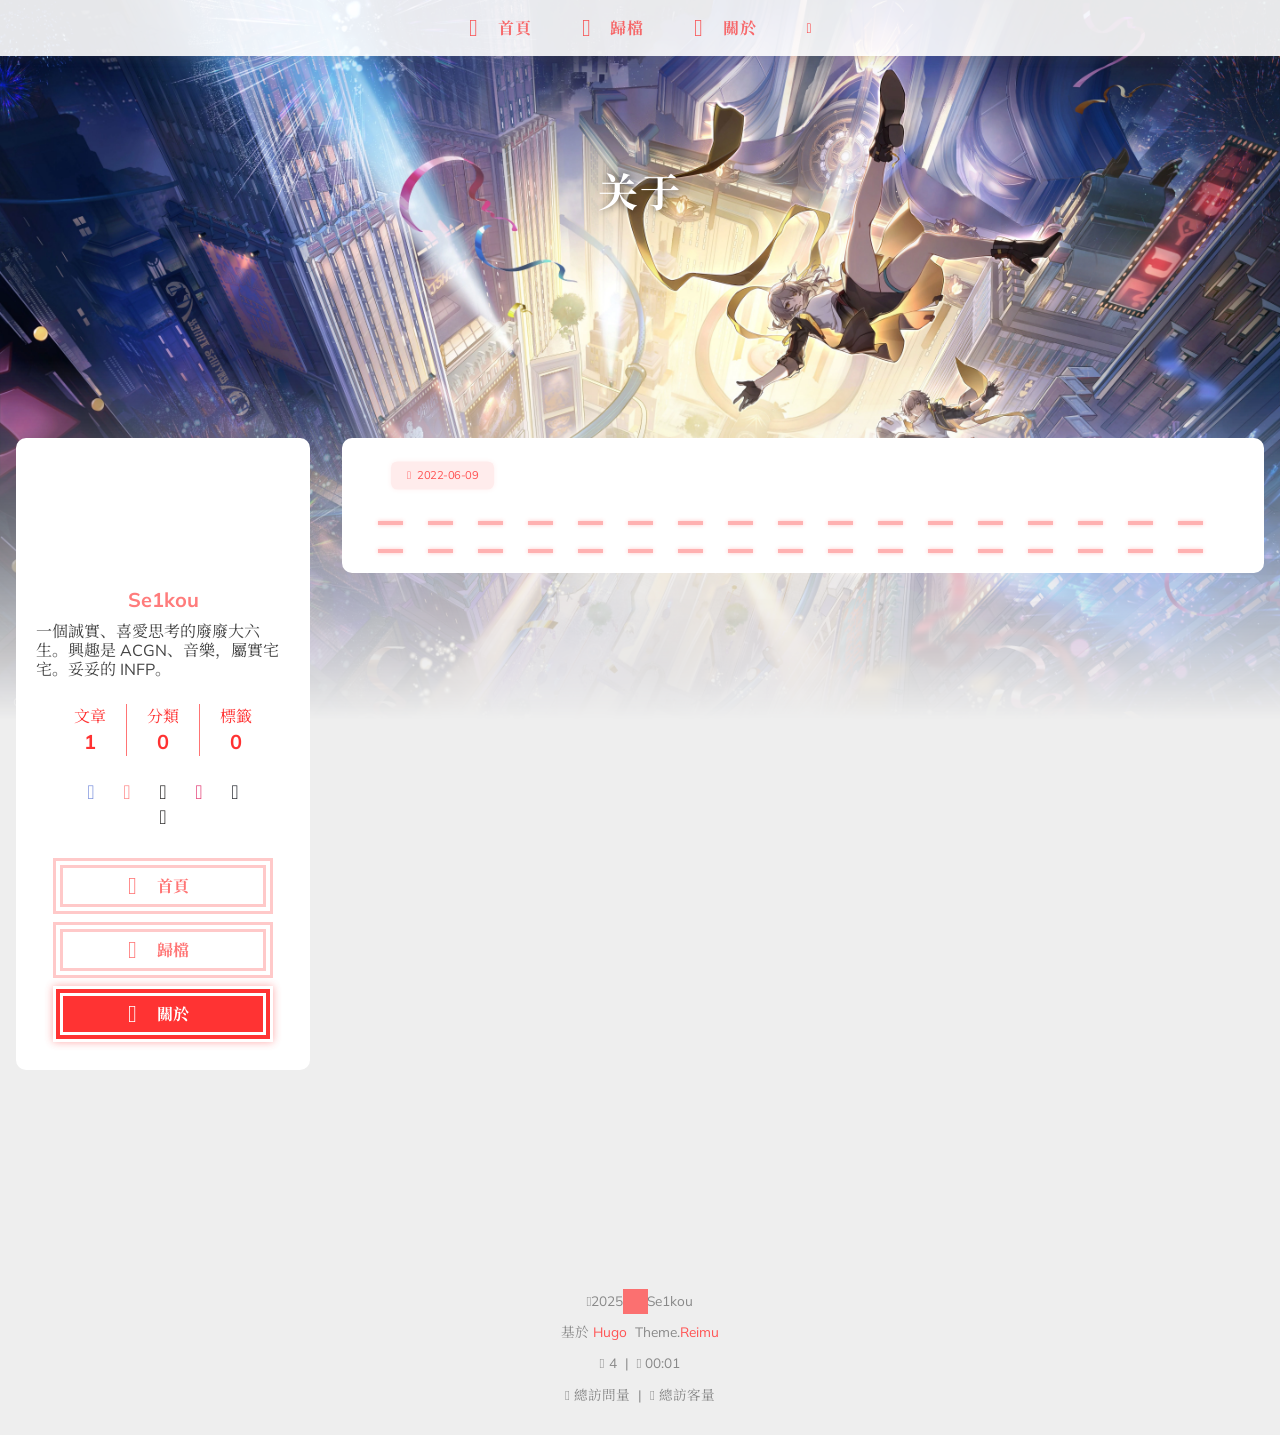
==== commit 7ae98edd: "deploy: 8ff3676aec04b2e561b723a70af9f11c7f692f6c" ====
--- a/about/index.html
+++ b/about/index.html
@@ -1,7 +1,7 @@
-<!doctype html><html lang=zh-tw data-theme-mode=auto><head><meta charset=utf-8><meta name=viewport content="width=device-width,initial-scale=1,shrink-to-fit=no"><title>关于 | Se1kou</title><meta name=description content="关于"><script src="https://www.googletagmanager.com/gtag/js?id=G-ZCJ9R6HEW3"></script><script data-pjax>window.dataLayer=window.dataLayer||[];function gtag(){dataLayer.push(arguments)}gtag("js",new Date),gtag("config","G-ZCJ9R6HEW3")</script><script>window.siteConfig=JSON.parse('{"anchor_icon":null,"base":"https://blog.hsujinho.icu/","clipboard":{"copyright":{"count":50,"enable":false,"license_type":"by-nc-sa"},"fail":{"en":"Copy failed (ﾟ⊿ﾟ)ﾂ","ja":"コピー失敗 (ﾟ⊿ﾟ)ﾂ","pt-br":"Falha ao copiar (ﾟ⊿ﾟ)ﾂ","zh-cn":"复制失败 (ﾟ⊿ﾟ)ﾂ","zh-tw":"複製失敗 (ﾟ⊿ﾟ)ﾂ"},"success":{"en":"Copy successfully (*^▽^*)","ja":"コピー成功 (*^▽^*)","pt-br":"Copiado com sucesso (*^▽^*)","zh-cn":"复制成功 (*^▽^*)","zh-tw":"複製成功 (*^▽^*)"}},"code_block":{"expand":true},"icon_font":"4552607_4k4bc36ef96","outdate":{"daysago":180,"enable":false,"message":{"en":"This article was last updated on {time}. Please note that the content may no longer be applicable.","ja":"この記事は最終更新日：{time}。記載内容が現在有効でない可能性がありますのでご注意ください。","pt-br":"Este artigo foi atualizado pela última vez em {time}. Observe que o conteúdo pode não ser mais aplicável.","zh-cn":"本文最后更新于 {time}，请注意文中内容可能已不适用。","zh-tw":"本文最後更新於 {time}，請注意文中內容可能已不適用。"}}}')</script><link rel=preconnect href=https://fonts.gstatic.com crossorigin><link rel=preload as=style href="https://fonts.googleapis.com/css?family=Mulish:400,400italic,700,700italic%7cNoto%20Serif%20SC:400,400italic,700,700italic%7c&amp;display=swap"><link rel=stylesheet href="https://fonts.googleapis.com/css?family=Mulish:400,400italic,700,700italic%7cNoto%20Serif%20SC:400,400italic,700,700italic%7c&amp;display=swap" media=print onload='this.media="all"'><link rel=preload href=//at.alicdn.com/t/c/font_4552607_4k4bc36ef96.woff2 as=font type=font/woff2 crossorigin=anonymous><link rel=stylesheet href=/css/loader.min.ac746e154f756f8220326eeb52a719f142ab038be5a8ddf30ea5ef15ef2356ea.css><meta property="og:type" content="website"><meta property="og:title" content="关于 | Se1kou"><meta property="og:description" content="关于"><meta property="og:url" content="https://blog.hsujinho.icu/about/"><meta property="og:site_name" content="Se1kou 的 ICU 病房"><meta property="og:image" content="/"><meta property="article:author" content="Se1kou"><meta property="article:published_time" content="2022-06-09T20:12:52+08:00"><meta property="article:modified_time" content="2022-06-09T20:12:52+08:00"><meta name=twitter:card content="summary"><meta name=twitter:image content="/"><link rel="shortcut icon" href=/favicon.ico><link rel=stylesheet href=/css/main.min.d3f22463b7547deaacf1dc7a042e68e449942367ac541a56f282b95a1ad4e5f5.css><link rel=preload as=style href=https://npm.webcache.cn/photoswipe@5.4.4/dist/photoswipe.css integrity=sha384-IfxC36XL/toUyJ939C73PcgMuRzAZuIzZxE38drsmO5p6jD7ei+Zx/1oA/0l8ysE crossorigin=anonymous onload='this.onload=null,this.rel="stylesheet"'><link rel=preload as=style href=https://npm.webcache.cn/katex@0.16.24/dist/katex.min.css integrity=sha384-tTgKLjMYmJr94v8qu2PE5MUGSMbyN2xiH266JUB3gpm8vnnJywd1dWSOEfrFz+YI crossorigin=anonymous onload='this.onload=null,this.rel="stylesheet"'><script src=https://npm.webcache.cn/pace-js@1.2.4/pace.min.js integrity=sha384-k6YtvFUEIuEFBdrLKJ3YAUbBki333tj1CSUisai5Cswsg9wcLNaPzsTHDswp4Az8 crossorigin=anonymous></script><link rel=stylesheet href=https://npm.webcache.cn/@reimujs/aos@0.1.2/dist/aos.css integrity=sha384-GMRP93c6Hkz9JVKGAuRR3nTS7M07RwPgTFenXiosjq2VbVgvdDNcz1g6Mkj8AONa crossorigin=anonymous><link rel=stylesheet href=https://npm.webcache.cn/aplayer@1.10.1/dist/APlayer.min.css integrity=sha384-tLMkTWh2pfXNWGFlUS0w1TFtRG5xZ9lPWFOooj+vDDLIL+xBGQU/voDBY5XE2lVh crossorigin=anonymous></head><body><div id=loader><div class="loading-left-bg loading-bg"></div><div class="loading-right-bg loading-bg"></div><div class=spinner-box><div class="loading-taichi rotate"><svg width="150" height="150" viewBox="0 0 1024 1024" class="icon" shape-rendering="geometricPrecision"><path d="M303.5 432a80 80 0 01-12 160 80 80 0 0112-160z" fill="var(--red-1, #ff5252)"/><path d="M512 65a447 447 0 010 894V929a417 417 0 000-834 417 417 0 000 834v30a447 447 0 010-894zm0 30A417 417 0 01929 512 208.5 208.5.0 01720.5 720.5V592a80 80 0 000-160 80 80 0 000 160V720.5A208.5 208.5.0 01512 512 208.5 208.5.0 00303.5 303.5 208.5 208.5.0 0095 512 417 417 0 01512 95z" fill="var(--red-1, #ff5252)"/></svg></div><div class=loading-word>少女祈禱中...</div></div></div></div><script>var time=null,loaderEl=document.getElementById("loader"),startLoading=()=>{time=Date.now(),loaderEl.classList.remove("loading")},hideLoader=()=>{document.body.style.overflow="auto",loader.classList.add("loading")},endLoading=()=>{time?Date.now()-time>500?(time=null,hideLoader()):(setTimeout(endLoading,500-(Date.now()-time)),time=null):hideLoader()};window.addEventListener("DOMContentLoaded",endLoading),loaderEl.addEventListener("click",endLoading)</script><div id=copy-tooltip></div><div id=lang-tooltip>本文章沒有找到對應的語言版本</div><div id=heatmap-tooltip></div><div id=container><div id=wrap><div id=header-nav><nav id=main-nav aria-label="Primary navigation"><a class=main-nav-link-wrap href=/><div class='main-nav-icon icon rotate'>&#xe62b;</div><span class=main-nav-link>首頁</span>
-</a><a class=main-nav-link-wrap href=/archives><div class='main-nav-icon icon rotate'>&#xe62b;</div><span class=main-nav-link>歸檔</span>
-</a><a class=main-nav-link-wrap href=/about><div class='main-nav-icon icon rotate'>&#xe62b;</div><span class=main-nav-link>關於</span>
-</a><a id=main-nav-toggle class=nav-icon aria-label="Toggle navigation" role=button></a></nav><nav id=sub-nav aria-label="Secondary navigation"></nav></div><header id=header aria-label="Site header"><picture></picture><img fetchpriority=high src=/images/pinoconi_topic.webp alt=关于><div id=header-outer><div id=header-title><span id=logo><h1 data-aos=slide-up>关于</h1></span><h2 id=subtitle-wrap data-aos=slide-down></h2></div></div></header><div id=content aria-label="Page content" class=sidebar-left><aside id=sidebar aria-label=Sidebar><div class=sidebar-wrapper-container><div class=sidebar-wrapper><div class=sidebar-wrap data-aos=fade-up><div class=sidebar-author><img data-src=/avatar/stelle_01.webp data-sizes=auto alt=Se1kou class=lazyload><div class=sidebar-author-name>Se1kou</div><div class=sidebar-description>一個誠實、喜愛思考的廢廢大六生。興趣是 ACGN、音樂，屬實宅宅。妥妥的 INFP。</div></div><div class=sidebar-state><div class=sidebar-state-article><div>文章</div><div class=sidebar-state-number>1</div></div><a class=sidebar-state-category href=/categories/ aria-label=sidebar-state-category-link><div>分類</div><div class=sidebar-state-number>0</div></a><a class=sidebar-state-tag href=/tags/ aria-label=sidebar-state-tag-link><div>標籤</div><div class=sidebar-state-number>0</div></a></div><div class=sidebar-social><div class="icon-discord sidebar-social-icon"><a href=https://discordapp.com/users/Se1kou itemprop=url target=_blank aria-label=discord rel="noopener nofollow noreferrer"></a></div><div class="icon-email sidebar-social-icon"><a href=mailto:hsujinho@gmail.com itemprop=url target=_blank aria-label=email rel="noopener nofollow noreferrer"></a></div><div class="icon-github sidebar-social-icon"><a href=https://github.com/hsujinho itemprop=url target=_blank aria-label=github rel="noopener nofollow noreferrer"></a></div><div class="icon-instagram sidebar-social-icon"><a href=https://www.instagram.com/jinhohsu itemprop=url target=_blank aria-label=instagram rel="noopener nofollow noreferrer"></a></div><div class="icon-steam sidebar-social-icon"><a href=https://steamcommunity.com/profiles/76561198171994577/ itemprop=url target=_blank aria-label=steam rel="noopener nofollow noreferrer"></a></div><div class="icon-twitter sidebar-social-icon"><a href=https://x.com/se1kou_TW itemprop=url target=_blank aria-label=twitter rel="noopener nofollow noreferrer"></a></div></div><div class=sidebar-menu><div class=sidebar-menu-link-wrap><a class=sidebar-menu-link-dummy href=/ aria-label=首頁></a><div class='sidebar-menu-icon icon rotate'>&#xe62b;</div><div class=sidebar-menu-link>首頁</div></div><div class=sidebar-menu-link-wrap><a class=sidebar-menu-link-dummy href=/archives aria-label=歸檔></a><div class='sidebar-menu-icon icon rotate'>&#xe62b;</div><div class=sidebar-menu-link>歸檔</div></div><div class=sidebar-menu-link-wrap><a class=sidebar-menu-link-dummy href=/about aria-label=關於></a><div class='sidebar-menu-icon icon rotate'>&#xe62b;</div><div class=sidebar-menu-link>關於</div></div></div></div></div><div class=sidebar-widget><div class=widget-wrapper><div class=widget-wrap data-aos=fade-up><h3 class=widget-title>最新文章</h3><div class=widget><ul><li><a href=/post/hello/ title="Hello World">Hello World</a></li></ul></div></div></div></div></div></aside><section id=main aria-label="Main content"><article class="h-entry article" itemscope itemtype=https://schema.org/BlogPosting><div class=article-inner data-aos=fade-up><div class=article-meta><div class=article-date><span class="article-date-link icon-calendar" data-aos=zoom-in><time datetime="2022-06-09 20:12:52 +0800 +0800" itemprop=datePublished>2022-06-09</time>
+<!doctype html><html lang=zh-tw data-theme-mode=auto><head><meta charset=utf-8><meta name=viewport content="width=device-width,initial-scale=1,shrink-to-fit=no"><title>关于 | Se1kou</title><meta name=description content="关于"><script src="https://www.googletagmanager.com/gtag/js?id=G-ZCJ9R6HEW3"></script><script data-pjax>window.dataLayer=window.dataLayer||[];function gtag(){dataLayer.push(arguments)}gtag("js",new Date),gtag("config","G-ZCJ9R6HEW3")</script><script>window.siteConfig=JSON.parse('{"anchor_icon":null,"base":"https://blog.hsujinho.icu/","clipboard":{"copyright":{"count":50,"enable":false,"license_type":"by-nc-sa"},"fail":{"en":"Copy failed (ﾟ⊿ﾟ)ﾂ","ja":"コピー失敗 (ﾟ⊿ﾟ)ﾂ","pt-br":"Falha ao copiar (ﾟ⊿ﾟ)ﾂ","zh-cn":"复制失败 (ﾟ⊿ﾟ)ﾂ","zh-tw":"複製失敗 (ﾟ⊿ﾟ)ﾂ"},"success":{"en":"Copy successfully (*^▽^*)","ja":"コピー成功 (*^▽^*)","pt-br":"Copiado com sucesso (*^▽^*)","zh-cn":"复制成功 (*^▽^*)","zh-tw":"複製成功 (*^▽^*)"}},"code_block":{"expand":true},"icon_font":"4552607_4k4bc36ef96","outdate":{"daysago":180,"enable":false,"message":{"en":"This article was last updated on {time}. Please note that the content may no longer be applicable.","ja":"この記事は最終更新日：{time}。記載内容が現在有効でない可能性がありますのでご注意ください。","pt-br":"Este artigo foi atualizado pela última vez em {time}. Observe que o conteúdo pode não ser mais aplicável.","zh-cn":"本文最后更新于 {time}，请注意文中内容可能已不适用。","zh-tw":"本文最後更新於 {time}，請注意文中內容可能已不適用。"}}}')</script><link rel=preconnect href=https://fonts.gstatic.com crossorigin><link rel=preload as=style href="https://fonts.googleapis.com/css?family=Mulish:400,400italic,700,700italic%7cNoto%20Serif%20SC:400,400italic,700,700italic%7c&amp;display=swap"><link rel=stylesheet href="https://fonts.googleapis.com/css?family=Mulish:400,400italic,700,700italic%7cNoto%20Serif%20SC:400,400italic,700,700italic%7c&amp;display=swap" media=print onload='this.media="all"'><link rel=preload href=//at.alicdn.com/t/c/font_4552607_4k4bc36ef96.woff2 as=font type=font/woff2 crossorigin=anonymous><link rel=stylesheet href=/css/loader.min.ac746e154f756f8220326eeb52a719f142ab038be5a8ddf30ea5ef15ef2356ea.css><meta property="og:type" content="website"><meta property="og:title" content="关于 | Se1kou"><meta property="og:description" content="关于"><meta property="og:url" content="https://blog.hsujinho.icu/about/"><meta property="og:site_name" content="Se1kou 的 ICU 病房"><meta property="og:image" content="/"><meta property="article:author" content="Se1kou"><meta property="article:published_time" content="2022-06-09T20:12:52+08:00"><meta property="article:modified_time" content="2022-06-09T20:12:52+08:00"><meta name=twitter:card content="summary"><meta name=twitter:image content="/"><link rel="shortcut icon" href=/favicon.ico><link rel=stylesheet href=/css/main.min.d3f22463b7547deaacf1dc7a042e68e449942367ac541a56f282b95a1ad4e5f5.css><link rel=preload as=style href=https://npm.webcache.cn/photoswipe@5.4.4/dist/photoswipe.css integrity=sha384-IfxC36XL/toUyJ939C73PcgMuRzAZuIzZxE38drsmO5p6jD7ei+Zx/1oA/0l8ysE crossorigin=anonymous onload='this.onload=null,this.rel="stylesheet"'><link rel=preload as=style href=https://npm.webcache.cn/katex@0.16.24/dist/katex.min.css integrity=sha384-tTgKLjMYmJr94v8qu2PE5MUGSMbyN2xiH266JUB3gpm8vnnJywd1dWSOEfrFz+YI crossorigin=anonymous onload='this.onload=null,this.rel="stylesheet"'><script src=https://npm.webcache.cn/pace-js@1.2.4/pace.min.js integrity=sha384-k6YtvFUEIuEFBdrLKJ3YAUbBki333tj1CSUisai5Cswsg9wcLNaPzsTHDswp4Az8 crossorigin=anonymous></script><link rel=stylesheet href=https://npm.webcache.cn/@reimujs/aos@0.1.2/dist/aos.css integrity=sha384-GMRP93c6Hkz9JVKGAuRR3nTS7M07RwPgTFenXiosjq2VbVgvdDNcz1g6Mkj8AONa crossorigin=anonymous><link rel=stylesheet href=https://npm.webcache.cn/aplayer@1.10.1/dist/APlayer.min.css integrity=sha384-tLMkTWh2pfXNWGFlUS0w1TFtRG5xZ9lPWFOooj+vDDLIL+xBGQU/voDBY5XE2lVh crossorigin=anonymous></head><body><div id=loader><div class="loading-left-bg loading-bg"></div><div class="loading-right-bg loading-bg"></div><div class=spinner-box><div class="loading-taichi rotate"><svg width="150" height="150" viewBox="0 0 1024 1024" class="icon" shape-rendering="geometricPrecision"><path d="M303.5 432a80 80 0 01-12 160 80 80 0 0112-160z" fill="var(--red-1, #ff5252)"/><path d="M512 65a447 447 0 010 894V929a417 417 0 000-834 417 417 0 000 834v30a447 447 0 010-894zm0 30A417 417 0 01929 512 208.5 208.5.0 01720.5 720.5V592a80 80 0 000-160 80 80 0 000 160V720.5A208.5 208.5.0 01512 512 208.5 208.5.0 00303.5 303.5 208.5 208.5.0 0095 512 417 417 0 01512 95z" fill="var(--red-1, #ff5252)"/></svg></div><div class=loading-word>少女祈禱中...</div></div></div></div><script>var time=null,loaderEl=document.getElementById("loader"),startLoading=()=>{time=Date.now(),loaderEl.classList.remove("loading")},hideLoader=()=>{document.body.style.overflow="auto",loader.classList.add("loading")},endLoading=()=>{time?Date.now()-time>500?(time=null,hideLoader()):(setTimeout(endLoading,500-(Date.now()-time)),time=null):hideLoader()};window.addEventListener("DOMContentLoaded",endLoading),loaderEl.addEventListener("click",endLoading)</script><div id=copy-tooltip></div><div id=lang-tooltip>本文章沒有找到對應的語言版本</div><div id=heatmap-tooltip></div><div id=container><div id=wrap><div id=header-nav><nav id=main-nav aria-label="Primary navigation"><a class=main-nav-link-wrap href=/><div class='main-nav-icon icon'>&#xf0f8;</div><span class=main-nav-link>首頁</span>
+</a><a class=main-nav-link-wrap href=/archives><div class='main-nav-icon icon'>&#xf7e6;</div><span class=main-nav-link>歸檔</span>
+</a><a class=main-nav-link-wrap href=/about><div class='main-nav-icon icon'>&#xf83e;</div><span class=main-nav-link>關於</span>
+</a><a id=main-nav-toggle class=nav-icon aria-label="Toggle navigation" role=button></a></nav><nav id=sub-nav aria-label="Secondary navigation"></nav></div><header id=header aria-label="Site header"><picture></picture><img crossorigin=anonymous fetchpriority=high src=/images/pinoconi_topic.webp alt=关于><div id=header-outer><div id=header-title><span id=logo><h1 data-aos=slide-up>关于</h1></span><h2 id=subtitle-wrap data-aos=slide-down></h2></div></div></header><div id=content aria-label="Page content" class=sidebar-left><aside id=sidebar aria-label=Sidebar><div class=sidebar-wrapper-container><div class=sidebar-wrapper><div class=sidebar-wrap data-aos=fade-up><div class=sidebar-author><img data-src=/avatar/stelle_01.webp data-sizes=auto alt=Se1kou class=lazyload><div class=sidebar-author-name>Se1kou</div><div class=sidebar-description>一個誠實、喜愛思考的廢廢大六生。興趣是 ACGN、音樂，屬實宅宅。妥妥的 INFP。</div></div><div class=sidebar-state><div class=sidebar-state-article><div>文章</div><div class=sidebar-state-number>1</div></div><a class=sidebar-state-category href=/categories/ aria-label=sidebar-state-category-link><div>分類</div><div class=sidebar-state-number>0</div></a><a class=sidebar-state-tag href=/tags/ aria-label=sidebar-state-tag-link><div>標籤</div><div class=sidebar-state-number>0</div></a></div><div class=sidebar-social><div class="icon-discord sidebar-social-icon"><a href=https://discordapp.com/users/Se1kou itemprop=url target=_blank aria-label=discord rel="noopener nofollow noreferrer"></a></div><div class="icon-email sidebar-social-icon"><a href=mailto:hsujinho@gmail.com itemprop=url target=_blank aria-label=email rel="noopener nofollow noreferrer"></a></div><div class="icon-github sidebar-social-icon"><a href=https://github.com/hsujinho itemprop=url target=_blank aria-label=github rel="noopener nofollow noreferrer"></a></div><div class="icon-instagram sidebar-social-icon"><a href=https://www.instagram.com/jinhohsu itemprop=url target=_blank aria-label=instagram rel="noopener nofollow noreferrer"></a></div><div class="icon-steam sidebar-social-icon"><a href=https://steamcommunity.com/profiles/76561198171994577/ itemprop=url target=_blank aria-label=steam rel="noopener nofollow noreferrer"></a></div><div class="icon-twitter sidebar-social-icon"><a href=https://x.com/se1kou_TW itemprop=url target=_blank aria-label=twitter rel="noopener nofollow noreferrer"></a></div></div><div class=sidebar-menu><div class=sidebar-menu-link-wrap><a class=sidebar-menu-link-dummy href=/ aria-label=首頁></a><div class='sidebar-menu-icon icon'>&#xf0f8;</div><div class=sidebar-menu-link>首頁</div></div><div class=sidebar-menu-link-wrap><a class=sidebar-menu-link-dummy href=/archives aria-label=歸檔></a><div class='sidebar-menu-icon icon'>&#xf7e6;</div><div class=sidebar-menu-link>歸檔</div></div><div class=sidebar-menu-link-wrap><a class=sidebar-menu-link-dummy href=/about aria-label=關於></a><div class='sidebar-menu-icon icon'>&#xf83e;</div><div class=sidebar-menu-link>關於</div></div></div></div></div><div class=sidebar-widget><div class=widget-wrapper><div class=widget-wrap data-aos=fade-up><h3 class=widget-title>最新文章</h3><div class=widget><ul><li><a href=/post/hello/ title="Hello World">Hello World</a></li></ul></div></div></div></div></div></aside><section id=main aria-label="Main content"><article class="h-entry article" itemscope itemtype=https://schema.org/BlogPosting><div class=article-inner data-aos=fade-up><div class=article-meta><div class=article-date><span class="article-date-link icon-calendar" data-aos=zoom-in><time datetime="2022-06-09 20:12:52 +0800 +0800" itemprop=datePublished>2022-06-09</time>
 <time style=display:none id=post-update-time>2022-06-09</time></span></div><div class=article-category></div></div><div class=hr-line></div><div class="e-content article-entry" itemprop=articleBody></div><footer class=article-footer><ul class=article-tag-list itemprop=keywords></ul></footer></div></article></section></div><footer id=footer aria-label="Site footer"><div style=width:100%;overflow:hidden><div class=footer-line></div></div><div id=footer-info><div><span class=icon-copyright></span>2025<span class="footer-info-sep rotate"></span>
 Se1kou</div><div>基於&nbsp;<a href=https://gohugo.io/ target=_blank rel="noopener nofollow noreferrer">Hugo</a>&nbsp; Theme.<a href=https://github.com/D-Sketon/hugo-theme-reimu target=_blank rel="noopener nofollow noreferrer">Reimu</a></div><div><span class=icon-brush>&nbsp;4</span>
 &nbsp;|&nbsp;
@@ -9,7 +9,7 @@
 <span id=busuanzi_container_site_pv>總訪問量&nbsp;<span id=busuanzi_value_site_pv></span></span>
 &nbsp;|&nbsp;
 <span class=icon-user></span>
-<span id=busuanzi_container_site_uv>總訪客量&nbsp;<span id=busuanzi_value_site_uv></span></span></div></div></footer><div class=sidebar-top><div class="sidebar-top-taichi rotate"></div><div class=arrow-up></div></div><div id=mask class=hide></div></div><nav id=mobile-nav aria-label="Mobile navigation"><div class=sidebar-wrap><div class=sidebar-author><img data-src=/avatar/stelle_01.webp data-sizes=auto alt=Se1kou class=lazyload><div class=sidebar-author-name>Se1kou</div><div class=sidebar-description>一個誠實、喜愛思考的廢廢大六生。興趣是 ACGN、音樂，屬實宅宅。妥妥的 INFP。</div></div><div class=sidebar-state><div class=sidebar-state-article><div>文章</div><div class=sidebar-state-number>1</div></div><a class=sidebar-state-category href=/categories/ aria-label=sidebar-state-category-link><div>分類</div><div class=sidebar-state-number>0</div></a><a class=sidebar-state-tag href=/tags/ aria-label=sidebar-state-tag-link><div>標籤</div><div class=sidebar-state-number>0</div></a></div><div class=sidebar-social><div class="icon-discord sidebar-social-icon"><a href=https://discordapp.com/users/Se1kou itemprop=url target=_blank aria-label=discord rel="noopener nofollow noreferrer"></a></div><div class="icon-email sidebar-social-icon"><a href=mailto:hsujinho@gmail.com itemprop=url target=_blank aria-label=email rel="noopener nofollow noreferrer"></a></div><div class="icon-github sidebar-social-icon"><a href=https://github.com/hsujinho itemprop=url target=_blank aria-label=github rel="noopener nofollow noreferrer"></a></div><div class="icon-instagram sidebar-social-icon"><a href=https://www.instagram.com/jinhohsu itemprop=url target=_blank aria-label=instagram rel="noopener nofollow noreferrer"></a></div><div class="icon-steam sidebar-social-icon"><a href=https://steamcommunity.com/profiles/76561198171994577/ itemprop=url target=_blank aria-label=steam rel="noopener nofollow noreferrer"></a></div><div class="icon-twitter sidebar-social-icon"><a href=https://x.com/se1kou_TW itemprop=url target=_blank aria-label=twitter rel="noopener nofollow noreferrer"></a></div></div><div class=sidebar-menu><div class=sidebar-menu-link-wrap><a class=sidebar-menu-link-dummy href=/ aria-label=首頁></a><div class='sidebar-menu-icon icon rotate'>&#xe62b;</div><div class=sidebar-menu-link>首頁</div></div><div class=sidebar-menu-link-wrap><a class=sidebar-menu-link-dummy href=/archives aria-label=歸檔></a><div class='sidebar-menu-icon icon rotate'>&#xe62b;</div><div class=sidebar-menu-link>歸檔</div></div><div class=sidebar-menu-link-wrap><a class=sidebar-menu-link-dummy href=/about aria-label=關於></a><div class='sidebar-menu-icon icon rotate'>&#xe62b;</div><div class=sidebar-menu-link>關於</div></div></div></div></nav></div><div id=aplayer theme=var(--color-link)></div><script src=https://npm.webcache.cn/lazysizes@5.3.2/lazysizes.min.js integrity=sha384-3gT/vsepWkfz/ff7PpWNUeMzeWoH3cDhm/A8jM7ouoAK0/fP/9bcHHR5kHq2nf+e crossorigin=anonymous></script><script src=https://npm.webcache.cn/clipboard@2.0.11/dist/clipboard.min.js integrity=sha384-J08i8An/QeARD9ExYpvphB8BsyOj3Gh2TSh1aLINKO3L0cMSH2dN3E22zFoXEi0Q crossorigin=anonymous></script><script src=/js/main.js integrity crossorigin=anonymous></script><script src=/js/aos.js integrity crossorigin=anonymous></script><script>var aosInit=()=>{AOS.init({duration:1e3,easing:"ease",once:!0,offset:50})};document.readyState==="loading"?document.addEventListener("DOMContentLoaded",aosInit):aosInit()</script><script src=/js/pjax_main.js integrity crossorigin=anonymous data-pjax></script><script src=https://npm.webcache.cn/mouse-firework@0.1.1/dist/index.umd.js integrity=sha384-8LyaidD9GPxQQgLJO/WRw/O2h3BoNq/ApI/ecpvM6RsrCz2qP2ppBXUKihP4V/2d crossorigin=anonymous></script><script>if((!!1||!window.matchMedia("(max-width: 768px)").matches)&&window.firework){const e=JSON.parse('{"excludeelements":["a","button"],"particles":[{"colors":["var(--red-1)","var(--red-2)","var(--red-3)","var(--red-4)"],"duration":[1200,1800],"easing":"easeOutExpo","move":["emit"],"number":20,"shape":"circle","shapeOptions":{"alpha":[0.3,0.5],"radius":[16,32]}},{"colors":["var(--red-0)"],"duration":[1200,1800],"easing":"easeOutExpo","move":["diffuse"],"number":1,"shape":"circle","shapeOptions":{"alpha":[0.2,0.5],"lineWidth":6,"radius":20}}]}');e.excludeElements=e.excludeelements,delete e.excludeelements,window.firework(e)}</script><div id=lazy-script><div><script data-pjax>window.REIMU_POST={author:"Se1kou",title:"关于",url:"https://blog.hsujinho.icu/about/",description:"关于",cover:"https://blog.hsujinho.icu/images/pinoconi_topic.webp"}</script><script src=/js/insert_highlight.js integrity crossorigin=anonymous data-pjax></script><script src=/js/tabs.js integrity crossorigin=anonymous data-pjax></script><script type=module data-pjax>const PhotoSwipeLightbox = (await safeImport("https:\/\/npm.webcache.cn\/photoswipe@5.4.4\/dist\/photoswipe-lightbox.esm.min.js", "sha384-DiL6M\/gG\u002bwmTxmCRZyD1zee6lIhawn5TGvED0FOh7fXcN9B0aZ9dexSF\/N6lrZi\/")).default;const initPswp = (gallery, children) => {
+<span id=busuanzi_container_site_uv>總訪客量&nbsp;<span id=busuanzi_value_site_uv></span></span></div></div></footer><div class=sidebar-top><div class="sidebar-top-taichi rotate"></div><div class=arrow-up></div></div><div id=mask class=hide></div></div><nav id=mobile-nav aria-label="Mobile navigation"><div class=sidebar-wrap><div class=sidebar-author><img data-src=/avatar/stelle_01.webp data-sizes=auto alt=Se1kou class=lazyload><div class=sidebar-author-name>Se1kou</div><div class=sidebar-description>一個誠實、喜愛思考的廢廢大六生。興趣是 ACGN、音樂，屬實宅宅。妥妥的 INFP。</div></div><div class=sidebar-state><div class=sidebar-state-article><div>文章</div><div class=sidebar-state-number>1</div></div><a class=sidebar-state-category href=/categories/ aria-label=sidebar-state-category-link><div>分類</div><div class=sidebar-state-number>0</div></a><a class=sidebar-state-tag href=/tags/ aria-label=sidebar-state-tag-link><div>標籤</div><div class=sidebar-state-number>0</div></a></div><div class=sidebar-social><div class="icon-discord sidebar-social-icon"><a href=https://discordapp.com/users/Se1kou itemprop=url target=_blank aria-label=discord rel="noopener nofollow noreferrer"></a></div><div class="icon-email sidebar-social-icon"><a href=mailto:hsujinho@gmail.com itemprop=url target=_blank aria-label=email rel="noopener nofollow noreferrer"></a></div><div class="icon-github sidebar-social-icon"><a href=https://github.com/hsujinho itemprop=url target=_blank aria-label=github rel="noopener nofollow noreferrer"></a></div><div class="icon-instagram sidebar-social-icon"><a href=https://www.instagram.com/jinhohsu itemprop=url target=_blank aria-label=instagram rel="noopener nofollow noreferrer"></a></div><div class="icon-steam sidebar-social-icon"><a href=https://steamcommunity.com/profiles/76561198171994577/ itemprop=url target=_blank aria-label=steam rel="noopener nofollow noreferrer"></a></div><div class="icon-twitter sidebar-social-icon"><a href=https://x.com/se1kou_TW itemprop=url target=_blank aria-label=twitter rel="noopener nofollow noreferrer"></a></div></div><div class=sidebar-menu><div class=sidebar-menu-link-wrap><a class=sidebar-menu-link-dummy href=/ aria-label=首頁></a><div class='sidebar-menu-icon icon'>&#xf0f8;</div><div class=sidebar-menu-link>首頁</div></div><div class=sidebar-menu-link-wrap><a class=sidebar-menu-link-dummy href=/archives aria-label=歸檔></a><div class='sidebar-menu-icon icon'>&#xf7e6;</div><div class=sidebar-menu-link>歸檔</div></div><div class=sidebar-menu-link-wrap><a class=sidebar-menu-link-dummy href=/about aria-label=關於></a><div class='sidebar-menu-icon icon'>&#xf83e;</div><div class=sidebar-menu-link>關於</div></div></div></div></nav></div><div id=aplayer theme=var(--color-link)></div><script src=https://npm.webcache.cn/lazysizes@5.3.2/lazysizes.min.js integrity=sha384-3gT/vsepWkfz/ff7PpWNUeMzeWoH3cDhm/A8jM7ouoAK0/fP/9bcHHR5kHq2nf+e crossorigin=anonymous></script><script src=https://npm.webcache.cn/clipboard@2.0.11/dist/clipboard.min.js integrity=sha384-J08i8An/QeARD9ExYpvphB8BsyOj3Gh2TSh1aLINKO3L0cMSH2dN3E22zFoXEi0Q crossorigin=anonymous></script><script src=https://npm.webcache.cn/material-theme@1.0.0/dist/material-theme.umd.js integrity=sha384-vLev0II0HKFaxkcm+/7kX5IGwVFBASkGchU311wmU/veIj2bB0UcBkQbW6yw2asK crossorigin=anonymous></script><script src=/js/main.js integrity crossorigin=anonymous></script><script src=/js/aos.js integrity crossorigin=anonymous></script><script>var aosInit=()=>{AOS.init({duration:1e3,easing:"ease",once:!0,offset:50})};document.readyState==="loading"?document.addEventListener("DOMContentLoaded",aosInit):aosInit()</script><script src=/js/pjax_main.js integrity crossorigin=anonymous data-pjax></script><script src=https://npm.webcache.cn/mouse-firework@0.1.1/dist/index.umd.js integrity=sha384-8LyaidD9GPxQQgLJO/WRw/O2h3BoNq/ApI/ecpvM6RsrCz2qP2ppBXUKihP4V/2d crossorigin=anonymous></script><script>if((!!1||!window.matchMedia("(max-width: 768px)").matches)&&window.firework){const e=JSON.parse('{"excludeelements":["a","button"],"particles":[{"colors":["var(--red-1)","var(--red-2)","var(--red-3)","var(--red-4)"],"duration":[1200,1800],"easing":"easeOutExpo","move":["emit"],"number":20,"shape":"circle","shapeOptions":{"alpha":[0.3,0.5],"radius":[16,32]}},{"colors":["var(--red-0)"],"duration":[1200,1800],"easing":"easeOutExpo","move":["diffuse"],"number":1,"shape":"circle","shapeOptions":{"alpha":[0.2,0.5],"lineWidth":6,"radius":20}}]}');e.excludeElements=e.excludeelements,delete e.excludeelements,window.firework(e)}</script><div id=lazy-script><div><script data-pjax>window.REIMU_POST={author:"Se1kou",title:"关于",url:"https://blog.hsujinho.icu/about/",description:"关于",cover:"https://blog.hsujinho.icu/images/pinoconi_topic.webp"}</script><script src=/js/insert_highlight.js integrity crossorigin=anonymous data-pjax></script><script src=/js/tabs.js integrity crossorigin=anonymous data-pjax></script><script type=module data-pjax>const PhotoSwipeLightbox = (await safeImport("https:\/\/npm.webcache.cn\/photoswipe@5.4.4\/dist\/photoswipe-lightbox.esm.min.js", "sha384-DiL6M\/gG\u002bwmTxmCRZyD1zee6lIhawn5TGvED0FOh7fXcN9B0aZ9dexSF\/N6lrZi\/")).default;const initPswp = (gallery, children) => {
           if (_$$(`${gallery} ${children}`).length > 0) {
             new PhotoSwipeLightbox({
               gallery,
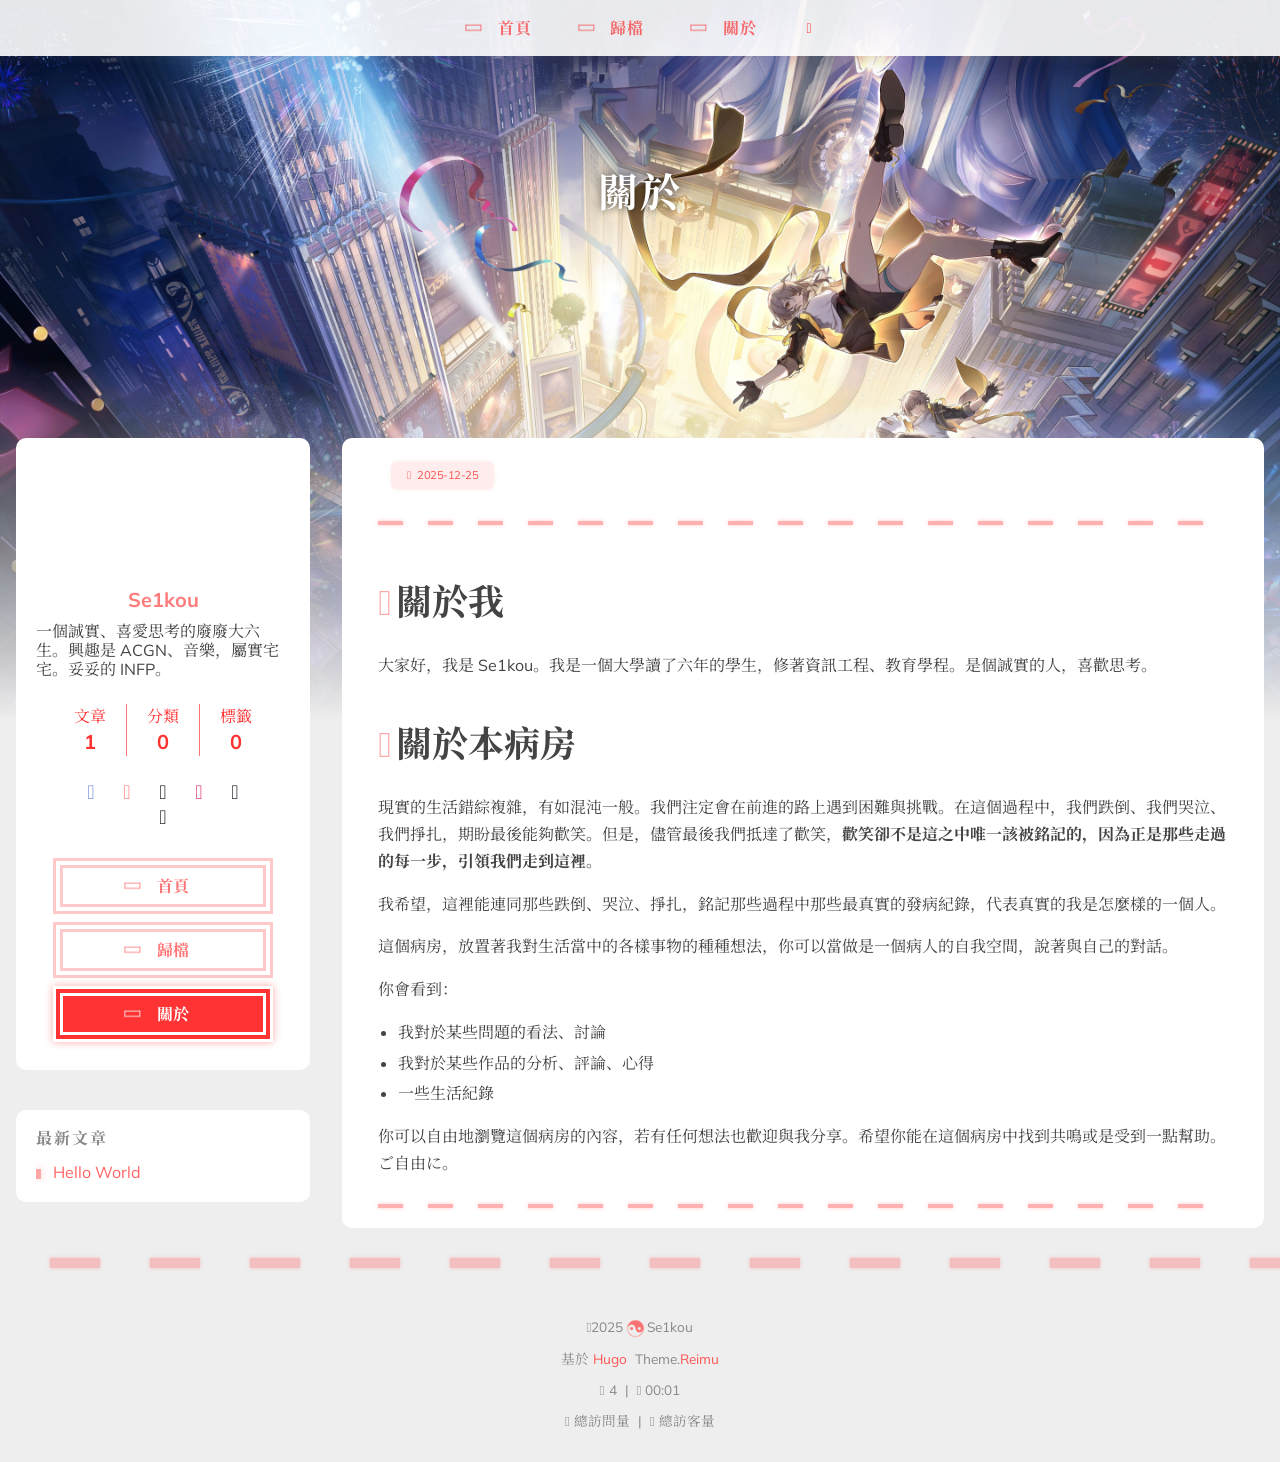
==== commit 95ab3973: "deploy: 51fe795ce22c958f044f8bec2ebcd016d911d66d" ====
--- a/about/index.html
+++ b/about/index.html
@@ -1,15 +1,17 @@
-<!doctype html><html lang=zh-tw data-theme-mode=auto><head><meta charset=utf-8><meta name=viewport content="width=device-width,initial-scale=1,shrink-to-fit=no"><title>关于 | Se1kou</title><meta name=description content="关于"><script src="https://www.googletagmanager.com/gtag/js?id=G-ZCJ9R6HEW3"></script><script data-pjax>window.dataLayer=window.dataLayer||[];function gtag(){dataLayer.push(arguments)}gtag("js",new Date),gtag("config","G-ZCJ9R6HEW3")</script><script>window.siteConfig=JSON.parse('{"anchor_icon":null,"base":"https://blog.hsujinho.icu/","clipboard":{"copyright":{"count":50,"enable":false,"license_type":"by-nc-sa"},"fail":{"en":"Copy failed (ﾟ⊿ﾟ)ﾂ","ja":"コピー失敗 (ﾟ⊿ﾟ)ﾂ","pt-br":"Falha ao copiar (ﾟ⊿ﾟ)ﾂ","zh-cn":"复制失败 (ﾟ⊿ﾟ)ﾂ","zh-tw":"複製失敗 (ﾟ⊿ﾟ)ﾂ"},"success":{"en":"Copy successfully (*^▽^*)","ja":"コピー成功 (*^▽^*)","pt-br":"Copiado com sucesso (*^▽^*)","zh-cn":"复制成功 (*^▽^*)","zh-tw":"複製成功 (*^▽^*)"}},"code_block":{"expand":true},"icon_font":"4552607_4k4bc36ef96","outdate":{"daysago":180,"enable":false,"message":{"en":"This article was last updated on {time}. Please note that the content may no longer be applicable.","ja":"この記事は最終更新日：{time}。記載内容が現在有効でない可能性がありますのでご注意ください。","pt-br":"Este artigo foi atualizado pela última vez em {time}. Observe que o conteúdo pode não ser mais aplicável.","zh-cn":"本文最后更新于 {time}，请注意文中内容可能已不适用。","zh-tw":"本文最後更新於 {time}，請注意文中內容可能已不適用。"}}}')</script><link rel=preconnect href=https://fonts.gstatic.com crossorigin><link rel=preload as=style href="https://fonts.googleapis.com/css?family=Mulish:400,400italic,700,700italic%7cNoto%20Serif%20SC:400,400italic,700,700italic%7c&amp;display=swap"><link rel=stylesheet href="https://fonts.googleapis.com/css?family=Mulish:400,400italic,700,700italic%7cNoto%20Serif%20SC:400,400italic,700,700italic%7c&amp;display=swap" media=print onload='this.media="all"'><link rel=preload href=//at.alicdn.com/t/c/font_4552607_4k4bc36ef96.woff2 as=font type=font/woff2 crossorigin=anonymous><link rel=stylesheet href=/css/loader.min.ac746e154f756f8220326eeb52a719f142ab038be5a8ddf30ea5ef15ef2356ea.css><meta property="og:type" content="website"><meta property="og:title" content="关于 | Se1kou"><meta property="og:description" content="关于"><meta property="og:url" content="https://blog.hsujinho.icu/about/"><meta property="og:site_name" content="Se1kou 的 ICU 病房"><meta property="og:image" content="/"><meta property="article:author" content="Se1kou"><meta property="article:published_time" content="2022-06-09T20:12:52+08:00"><meta property="article:modified_time" content="2022-06-09T20:12:52+08:00"><meta name=twitter:card content="summary"><meta name=twitter:image content="/"><link rel="shortcut icon" href=/favicon.ico><link rel=stylesheet href=/css/main.min.d3f22463b7547deaacf1dc7a042e68e449942367ac541a56f282b95a1ad4e5f5.css><link rel=preload as=style href=https://npm.webcache.cn/photoswipe@5.4.4/dist/photoswipe.css integrity=sha384-IfxC36XL/toUyJ939C73PcgMuRzAZuIzZxE38drsmO5p6jD7ei+Zx/1oA/0l8ysE crossorigin=anonymous onload='this.onload=null,this.rel="stylesheet"'><link rel=preload as=style href=https://npm.webcache.cn/katex@0.16.24/dist/katex.min.css integrity=sha384-tTgKLjMYmJr94v8qu2PE5MUGSMbyN2xiH266JUB3gpm8vnnJywd1dWSOEfrFz+YI crossorigin=anonymous onload='this.onload=null,this.rel="stylesheet"'><script src=https://npm.webcache.cn/pace-js@1.2.4/pace.min.js integrity=sha384-k6YtvFUEIuEFBdrLKJ3YAUbBki333tj1CSUisai5Cswsg9wcLNaPzsTHDswp4Az8 crossorigin=anonymous></script><link rel=stylesheet href=https://npm.webcache.cn/@reimujs/aos@0.1.2/dist/aos.css integrity=sha384-GMRP93c6Hkz9JVKGAuRR3nTS7M07RwPgTFenXiosjq2VbVgvdDNcz1g6Mkj8AONa crossorigin=anonymous><link rel=stylesheet href=https://npm.webcache.cn/aplayer@1.10.1/dist/APlayer.min.css integrity=sha384-tLMkTWh2pfXNWGFlUS0w1TFtRG5xZ9lPWFOooj+vDDLIL+xBGQU/voDBY5XE2lVh crossorigin=anonymous></head><body><div id=loader><div class="loading-left-bg loading-bg"></div><div class="loading-right-bg loading-bg"></div><div class=spinner-box><div class="loading-taichi rotate"><svg width="150" height="150" viewBox="0 0 1024 1024" class="icon" shape-rendering="geometricPrecision"><path d="M303.5 432a80 80 0 01-12 160 80 80 0 0112-160z" fill="var(--red-1, #ff5252)"/><path d="M512 65a447 447 0 010 894V929a417 417 0 000-834 417 417 0 000 834v30a447 447 0 010-894zm0 30A417 417 0 01929 512 208.5 208.5.0 01720.5 720.5V592a80 80 0 000-160 80 80 0 000 160V720.5A208.5 208.5.0 01512 512 208.5 208.5.0 00303.5 303.5 208.5 208.5.0 0095 512 417 417 0 01512 95z" fill="var(--red-1, #ff5252)"/></svg></div><div class=loading-word>少女祈禱中...</div></div></div></div><script>var time=null,loaderEl=document.getElementById("loader"),startLoading=()=>{time=Date.now(),loaderEl.classList.remove("loading")},hideLoader=()=>{document.body.style.overflow="auto",loader.classList.add("loading")},endLoading=()=>{time?Date.now()-time>500?(time=null,hideLoader()):(setTimeout(endLoading,500-(Date.now()-time)),time=null):hideLoader()};window.addEventListener("DOMContentLoaded",endLoading),loaderEl.addEventListener("click",endLoading)</script><div id=copy-tooltip></div><div id=lang-tooltip>本文章沒有找到對應的語言版本</div><div id=heatmap-tooltip></div><div id=container><div id=wrap><div id=header-nav><nav id=main-nav aria-label="Primary navigation"><a class=main-nav-link-wrap href=/><div class='main-nav-icon icon'>&#xf0f8;</div><span class=main-nav-link>首頁</span>
-</a><a class=main-nav-link-wrap href=/archives><div class='main-nav-icon icon'>&#xf7e6;</div><span class=main-nav-link>歸檔</span>
-</a><a class=main-nav-link-wrap href=/about><div class='main-nav-icon icon'>&#xf83e;</div><span class=main-nav-link>關於</span>
-</a><a id=main-nav-toggle class=nav-icon aria-label="Toggle navigation" role=button></a></nav><nav id=sub-nav aria-label="Secondary navigation"></nav></div><header id=header aria-label="Site header"><picture></picture><img crossorigin=anonymous fetchpriority=high src=/images/pinoconi_topic.webp alt=关于><div id=header-outer><div id=header-title><span id=logo><h1 data-aos=slide-up>关于</h1></span><h2 id=subtitle-wrap data-aos=slide-down></h2></div></div></header><div id=content aria-label="Page content" class=sidebar-left><aside id=sidebar aria-label=Sidebar><div class=sidebar-wrapper-container><div class=sidebar-wrapper><div class=sidebar-wrap data-aos=fade-up><div class=sidebar-author><img data-src=/avatar/stelle_01.webp data-sizes=auto alt=Se1kou class=lazyload><div class=sidebar-author-name>Se1kou</div><div class=sidebar-description>一個誠實、喜愛思考的廢廢大六生。興趣是 ACGN、音樂，屬實宅宅。妥妥的 INFP。</div></div><div class=sidebar-state><div class=sidebar-state-article><div>文章</div><div class=sidebar-state-number>1</div></div><a class=sidebar-state-category href=/categories/ aria-label=sidebar-state-category-link><div>分類</div><div class=sidebar-state-number>0</div></a><a class=sidebar-state-tag href=/tags/ aria-label=sidebar-state-tag-link><div>標籤</div><div class=sidebar-state-number>0</div></a></div><div class=sidebar-social><div class="icon-discord sidebar-social-icon"><a href=https://discordapp.com/users/Se1kou itemprop=url target=_blank aria-label=discord rel="noopener nofollow noreferrer"></a></div><div class="icon-email sidebar-social-icon"><a href=mailto:hsujinho@gmail.com itemprop=url target=_blank aria-label=email rel="noopener nofollow noreferrer"></a></div><div class="icon-github sidebar-social-icon"><a href=https://github.com/hsujinho itemprop=url target=_blank aria-label=github rel="noopener nofollow noreferrer"></a></div><div class="icon-instagram sidebar-social-icon"><a href=https://www.instagram.com/jinhohsu itemprop=url target=_blank aria-label=instagram rel="noopener nofollow noreferrer"></a></div><div class="icon-steam sidebar-social-icon"><a href=https://steamcommunity.com/profiles/76561198171994577/ itemprop=url target=_blank aria-label=steam rel="noopener nofollow noreferrer"></a></div><div class="icon-twitter sidebar-social-icon"><a href=https://x.com/se1kou_TW itemprop=url target=_blank aria-label=twitter rel="noopener nofollow noreferrer"></a></div></div><div class=sidebar-menu><div class=sidebar-menu-link-wrap><a class=sidebar-menu-link-dummy href=/ aria-label=首頁></a><div class='sidebar-menu-icon icon'>&#xf0f8;</div><div class=sidebar-menu-link>首頁</div></div><div class=sidebar-menu-link-wrap><a class=sidebar-menu-link-dummy href=/archives aria-label=歸檔></a><div class='sidebar-menu-icon icon'>&#xf7e6;</div><div class=sidebar-menu-link>歸檔</div></div><div class=sidebar-menu-link-wrap><a class=sidebar-menu-link-dummy href=/about aria-label=關於></a><div class='sidebar-menu-icon icon'>&#xf83e;</div><div class=sidebar-menu-link>關於</div></div></div></div></div><div class=sidebar-widget><div class=widget-wrapper><div class=widget-wrap data-aos=fade-up><h3 class=widget-title>最新文章</h3><div class=widget><ul><li><a href=/post/hello/ title="Hello World">Hello World</a></li></ul></div></div></div></div></div></aside><section id=main aria-label="Main content"><article class="h-entry article" itemscope itemtype=https://schema.org/BlogPosting><div class=article-inner data-aos=fade-up><div class=article-meta><div class=article-date><span class="article-date-link icon-calendar" data-aos=zoom-in><time datetime="2022-06-09 20:12:52 +0800 +0800" itemprop=datePublished>2022-06-09</time>
-<time style=display:none id=post-update-time>2022-06-09</time></span></div><div class=article-category></div></div><div class=hr-line></div><div class="e-content article-entry" itemprop=articleBody></div><footer class=article-footer><ul class=article-tag-list itemprop=keywords></ul></footer></div></article></section></div><footer id=footer aria-label="Site footer"><div style=width:100%;overflow:hidden><div class=footer-line></div></div><div id=footer-info><div><span class=icon-copyright></span>2025<span class="footer-info-sep rotate"></span>
+<!doctype html><html lang=zh-tw data-theme-mode=auto><head><meta charset=utf-8><meta name=viewport content="width=device-width,initial-scale=1,shrink-to-fit=no"><title>關於 | Se1kou</title><meta name=description content="一個誠實、喜愛思考的廢廢大六生。興趣是 ACGN、音樂，屬實宅宅。妥妥的 INFP。"><script src="https://www.googletagmanager.com/gtag/js?id=G-ZCJ9R6HEW3"></script><script data-pjax>window.dataLayer=window.dataLayer||[];function gtag(){dataLayer.push(arguments)}gtag("js",new Date),gtag("config","G-ZCJ9R6HEW3")</script><script>window.siteConfig=JSON.parse('{"anchor_icon":null,"base":"https://blog.hsujinho.icu/","clipboard":{"copyright":{"count":50,"enable":false,"license_type":"by-nc-sa"},"fail":{"en":"Copy failed (ﾟ⊿ﾟ)ﾂ","ja":"コピー失敗 (ﾟ⊿ﾟ)ﾂ","pt-br":"Falha ao copiar (ﾟ⊿ﾟ)ﾂ","zh-cn":"复制失败 (ﾟ⊿ﾟ)ﾂ","zh-tw":"複製失敗 (ﾟ⊿ﾟ)ﾂ"},"success":{"en":"Copy successfully (*^▽^*)","ja":"コピー成功 (*^▽^*)","pt-br":"Copiado com sucesso (*^▽^*)","zh-cn":"复制成功 (*^▽^*)","zh-tw":"複製成功 (*^▽^*)"}},"code_block":{"expand":true},"icon_font":"4552607_4k4bc36ef96","outdate":{"daysago":180,"enable":false,"message":{"en":"This article was last updated on {time}. Please note that the content may no longer be applicable.","ja":"この記事は最終更新日：{time}。記載内容が現在有効でない可能性がありますのでご注意ください。","pt-br":"Este artigo foi atualizado pela última vez em {time}. Observe que o conteúdo pode não ser mais aplicável.","zh-cn":"本文最后更新于 {time}，请注意文中内容可能已不适用。","zh-tw":"本文最後更新於 {time}，請注意文中內容可能已不適用。"}}}')</script><link rel=preconnect href=https://fonts.gstatic.com crossorigin><link rel=preload as=style href="https://fonts.googleapis.com/css?family=Mulish:400,400italic,700,700italic%7cNoto%20Serif%20SC:400,400italic,700,700italic%7c&amp;display=swap"><link rel=stylesheet href="https://fonts.googleapis.com/css?family=Mulish:400,400italic,700,700italic%7cNoto%20Serif%20SC:400,400italic,700,700italic%7c&amp;display=swap" media=print onload='this.media="all"'><link rel=preload href=//at.alicdn.com/t/c/font_4552607_4k4bc36ef96.woff2 as=font type=font/woff2 crossorigin=anonymous><link rel=stylesheet href=/css/loader.min.ac746e154f756f8220326eeb52a719f142ab038be5a8ddf30ea5ef15ef2356ea.css><meta property="og:type" content="website"><meta property="og:title" content="關於 | Se1kou"><meta property="og:description" content="一個誠實、喜愛思考的廢廢大六生。興趣是 ACGN、音樂，屬實宅宅。妥妥的 INFP。"><meta property="og:url" content="https://blog.hsujinho.icu/about/"><meta property="og:site_name" content="Se1kou 的 ICU 病房"><meta property="og:image" content="/"><meta property="article:author" content="Se1kou"><meta property="article:published_time" content="2025-12-25T20:12:52+08:00"><meta property="article:modified_time" content="2025-12-29T20:12:52+08:00"><meta name=twitter:card content="summary"><meta name=twitter:image content="/"><link rel="shortcut icon" href=/favicon.ico><link rel=stylesheet href=/css/main.min.d3f22463b7547deaacf1dc7a042e68e449942367ac541a56f282b95a1ad4e5f5.css><link rel=preload as=style href=https://npm.webcache.cn/photoswipe@5.4.4/dist/photoswipe.css integrity=sha384-IfxC36XL/toUyJ939C73PcgMuRzAZuIzZxE38drsmO5p6jD7ei+Zx/1oA/0l8ysE crossorigin=anonymous onload='this.onload=null,this.rel="stylesheet"'><link rel=preload as=style href=https://npm.webcache.cn/katex@0.16.24/dist/katex.min.css integrity=sha384-tTgKLjMYmJr94v8qu2PE5MUGSMbyN2xiH266JUB3gpm8vnnJywd1dWSOEfrFz+YI crossorigin=anonymous onload='this.onload=null,this.rel="stylesheet"'><script src=https://npm.webcache.cn/pace-js@1.2.4/pace.min.js integrity=sha384-k6YtvFUEIuEFBdrLKJ3YAUbBki333tj1CSUisai5Cswsg9wcLNaPzsTHDswp4Az8 crossorigin=anonymous></script><link rel=stylesheet href=https://npm.webcache.cn/@reimujs/aos@0.1.2/dist/aos.css integrity=sha384-GMRP93c6Hkz9JVKGAuRR3nTS7M07RwPgTFenXiosjq2VbVgvdDNcz1g6Mkj8AONa crossorigin=anonymous><link rel=stylesheet href=https://npm.webcache.cn/aplayer@1.10.1/dist/APlayer.min.css integrity=sha384-tLMkTWh2pfXNWGFlUS0w1TFtRG5xZ9lPWFOooj+vDDLIL+xBGQU/voDBY5XE2lVh crossorigin=anonymous></head><body><div id=loader><div class="loading-left-bg loading-bg"></div><div class="loading-right-bg loading-bg"></div><div class=spinner-box><div class="loading-taichi rotate"><svg width="150" height="150" viewBox="0 0 1024 1024" class="icon" shape-rendering="geometricPrecision"><path d="M303.5 432a80 80 0 01-12 160 80 80 0 0112-160z" fill="var(--red-1, #ff5252)"/><path d="M512 65a447 447 0 010 894V929a417 417 0 000-834 417 417 0 000 834v30a447 447 0 010-894zm0 30A417 417 0 01929 512 208.5 208.5.0 01720.5 720.5V592a80 80 0 000-160 80 80 0 000 160V720.5A208.5 208.5.0 01512 512 208.5 208.5.0 00303.5 303.5 208.5 208.5.0 0095 512 417 417 0 01512 95z" fill="var(--red-1, #ff5252)"/></svg></div><div class=loading-word>少女祈禱中...</div></div></div></div><script>var time=null,loaderEl=document.getElementById("loader"),startLoading=()=>{time=Date.now(),loaderEl.classList.remove("loading")},hideLoader=()=>{document.body.style.overflow="auto",loader.classList.add("loading")},endLoading=()=>{time?Date.now()-time>500?(time=null,hideLoader()):(setTimeout(endLoading,500-(Date.now()-time)),time=null):hideLoader()};window.addEventListener("DOMContentLoaded",endLoading),loaderEl.addEventListener("click",endLoading)</script><div id=copy-tooltip></div><div id=lang-tooltip>本文章沒有找到對應的語言版本</div><div id=heatmap-tooltip></div><div id=container><div id=wrap><div id=header-nav><nav id=main-nav aria-label="Primary navigation"><a class=main-nav-link-wrap href=/><div class='main-nav-icon icon rotate'>&#xe62b;</div><span class=main-nav-link>首頁</span>
+</a><a class=main-nav-link-wrap href=/archives><div class='main-nav-icon icon rotate'>&#xe62b;</div><span class=main-nav-link>歸檔</span>
+</a><a class=main-nav-link-wrap href=/about><div class='main-nav-icon icon rotate'>&#xe62b;</div><span class=main-nav-link>關於</span>
+</a><a id=main-nav-toggle class=nav-icon aria-label="Toggle navigation" role=button></a></nav><nav id=sub-nav aria-label="Secondary navigation"></nav></div><header id=header aria-label="Site header"><picture></picture><img crossorigin=anonymous fetchpriority=high src=/images/pinoconi_topic.webp alt=關於><div id=header-outer><div id=header-title><span id=logo><h1 data-aos=slide-up>關於</h1></span><h2 id=subtitle-wrap data-aos=slide-down></h2></div></div></header><div id=content aria-label="Page content" class=sidebar-left><aside id=sidebar aria-label=Sidebar><div class=sidebar-wrapper-container><div class=sidebar-wrapper><div class=sidebar-wrap data-aos=fade-up><div class=sidebar-author><img data-src=/avatar/stelle_01.webp data-sizes=auto alt=Se1kou class=lazyload><div class=sidebar-author-name>Se1kou</div><div class=sidebar-description>一個誠實、喜愛思考的廢廢大六生。興趣是 ACGN、音樂，屬實宅宅。妥妥的 INFP。</div></div><div class=sidebar-state><div class=sidebar-state-article><div>文章</div><div class=sidebar-state-number>1</div></div><a class=sidebar-state-category href=/categories/ aria-label=sidebar-state-category-link><div>分類</div><div class=sidebar-state-number>0</div></a><a class=sidebar-state-tag href=/tags/ aria-label=sidebar-state-tag-link><div>標籤</div><div class=sidebar-state-number>0</div></a></div><div class=sidebar-social><div class="icon-discord sidebar-social-icon"><a href=https://discordapp.com/users/Se1kou itemprop=url target=_blank aria-label=discord rel="noopener nofollow noreferrer"></a></div><div class="icon-email sidebar-social-icon"><a href=mailto:hsujinho@gmail.com itemprop=url target=_blank aria-label=email rel="noopener nofollow noreferrer"></a></div><div class="icon-github sidebar-social-icon"><a href=https://github.com/hsujinho itemprop=url target=_blank aria-label=github rel="noopener nofollow noreferrer"></a></div><div class="icon-instagram sidebar-social-icon"><a href=https://www.instagram.com/jinhohsu itemprop=url target=_blank aria-label=instagram rel="noopener nofollow noreferrer"></a></div><div class="icon-steam sidebar-social-icon"><a href=https://steamcommunity.com/profiles/76561198171994577/ itemprop=url target=_blank aria-label=steam rel="noopener nofollow noreferrer"></a></div><div class="icon-twitter sidebar-social-icon"><a href=https://x.com/se1kou_TW itemprop=url target=_blank aria-label=twitter rel="noopener nofollow noreferrer"></a></div></div><div class=sidebar-menu><div class=sidebar-menu-link-wrap><a class=sidebar-menu-link-dummy href=/ aria-label=首頁></a><div class='sidebar-menu-icon icon rotate'>&#xe62b;</div><div class=sidebar-menu-link>首頁</div></div><div class=sidebar-menu-link-wrap><a class=sidebar-menu-link-dummy href=/archives aria-label=歸檔></a><div class='sidebar-menu-icon icon rotate'>&#xe62b;</div><div class=sidebar-menu-link>歸檔</div></div><div class=sidebar-menu-link-wrap><a class=sidebar-menu-link-dummy href=/about aria-label=關於></a><div class='sidebar-menu-icon icon rotate'>&#xe62b;</div><div class=sidebar-menu-link>關於</div></div></div></div></div><div class=sidebar-widget><div class=widget-wrapper><div class=widget-wrap data-aos=fade-up><h3 class=widget-title>最新文章</h3><div class=widget><ul><li><a href=/post/hello/ title="Hello World">Hello World</a></li></ul></div></div></div></div></div></aside><section id=main aria-label="Main content"><article class="h-entry article" itemscope itemtype=https://schema.org/BlogPosting><div class=article-inner data-aos=fade-up><div class=article-meta><div class=article-date><span class="article-date-link icon-calendar" data-aos=zoom-in><time datetime="2025-12-25 20:12:52 +0800 +0800" itemprop=datePublished>2025-12-25</time>
+<time style=display:none id=post-update-time>2025-12-29</time></span></div><div class=article-category></div></div><div class=hr-line></div><div class="e-content article-entry" itemprop=articleBody><h1 id=關於我><a class=header-anchor href=#%e9%97%9c%e6%96%bc%e6%88%91></a>關於我</h1><p>大家好，我是 Se1kou。我是一個大學讀了六年的學生，修著資訊工程、教育學程。是個誠實的人，喜歡思考。</p><h1 id=關於本病房><a class=header-anchor href=#%e9%97%9c%e6%96%bc%e6%9c%ac%e7%97%85%e6%88%bf></a>關於本病房</h1><p>現實的生活錯綜複雜，有如混沌一般。我們注定會在前進的路上遇到困難與挑戰。在這個過程中，我們跌倒、我們哭泣、我們掙扎，期盼最後能夠歡笑。但是，儘管最後我們抵達了歡笑，<strong>歡笑卻不是這之中唯一該被銘記的，因為正是那些走過的每一步，引領我們走到這裡</strong>。</p><p>我希望，這裡能連同那些跌倒、哭泣、掙扎，銘記那些過程中那些最真實的發病紀錄，代表真實的我是怎麼樣的一個人。</p><p>這個病房，放置著我對生活當中的各樣事物的種種想法，你可以當做是一個病人的自我空間，說著與自己的對話。</p><p>你會看到：</p><ul><li>我對於某些問題的看法、討論</li><li>我對於某些作品的分析、評論、心得</li><li>一些生活紀錄</li></ul><p>你可以自由地瀏覽這個病房的內容，若有任何想法也歡迎與我分享。希望你能在這個病房中找到共鳴或是受到一點幫助。ご自由に。</p></div><footer class=article-footer><ul class=article-tag-list itemprop=keywords></ul></footer></div></article></section></div><footer id=footer aria-label="Site footer"><div style=width:100%;overflow:hidden><div class=footer-line></div></div><div id=footer-info><div><span class=icon-copyright></span>2025<span class="footer-info-sep rotate"></span>
 Se1kou</div><div>基於&nbsp;<a href=https://gohugo.io/ target=_blank rel="noopener nofollow noreferrer">Hugo</a>&nbsp; Theme.<a href=https://github.com/D-Sketon/hugo-theme-reimu target=_blank rel="noopener nofollow noreferrer">Reimu</a></div><div><span class=icon-brush>&nbsp;4</span>
 &nbsp;|&nbsp;
 <span class=icon-coffee>&nbsp;00:01</span></div><div><span class=icon-eye></span>
 <span id=busuanzi_container_site_pv>總訪問量&nbsp;<span id=busuanzi_value_site_pv></span></span>
 &nbsp;|&nbsp;
 <span class=icon-user></span>
-<span id=busuanzi_container_site_uv>總訪客量&nbsp;<span id=busuanzi_value_site_uv></span></span></div></div></footer><div class=sidebar-top><div class="sidebar-top-taichi rotate"></div><div class=arrow-up></div></div><div id=mask class=hide></div></div><nav id=mobile-nav aria-label="Mobile navigation"><div class=sidebar-wrap><div class=sidebar-author><img data-src=/avatar/stelle_01.webp data-sizes=auto alt=Se1kou class=lazyload><div class=sidebar-author-name>Se1kou</div><div class=sidebar-description>一個誠實、喜愛思考的廢廢大六生。興趣是 ACGN、音樂，屬實宅宅。妥妥的 INFP。</div></div><div class=sidebar-state><div class=sidebar-state-article><div>文章</div><div class=sidebar-state-number>1</div></div><a class=sidebar-state-category href=/categories/ aria-label=sidebar-state-category-link><div>分類</div><div class=sidebar-state-number>0</div></a><a class=sidebar-state-tag href=/tags/ aria-label=sidebar-state-tag-link><div>標籤</div><div class=sidebar-state-number>0</div></a></div><div class=sidebar-social><div class="icon-discord sidebar-social-icon"><a href=https://discordapp.com/users/Se1kou itemprop=url target=_blank aria-label=discord rel="noopener nofollow noreferrer"></a></div><div class="icon-email sidebar-social-icon"><a href=mailto:hsujinho@gmail.com itemprop=url target=_blank aria-label=email rel="noopener nofollow noreferrer"></a></div><div class="icon-github sidebar-social-icon"><a href=https://github.com/hsujinho itemprop=url target=_blank aria-label=github rel="noopener nofollow noreferrer"></a></div><div class="icon-instagram sidebar-social-icon"><a href=https://www.instagram.com/jinhohsu itemprop=url target=_blank aria-label=instagram rel="noopener nofollow noreferrer"></a></div><div class="icon-steam sidebar-social-icon"><a href=https://steamcommunity.com/profiles/76561198171994577/ itemprop=url target=_blank aria-label=steam rel="noopener nofollow noreferrer"></a></div><div class="icon-twitter sidebar-social-icon"><a href=https://x.com/se1kou_TW itemprop=url target=_blank aria-label=twitter rel="noopener nofollow noreferrer"></a></div></div><div class=sidebar-menu><div class=sidebar-menu-link-wrap><a class=sidebar-menu-link-dummy href=/ aria-label=首頁></a><div class='sidebar-menu-icon icon'>&#xf0f8;</div><div class=sidebar-menu-link>首頁</div></div><div class=sidebar-menu-link-wrap><a class=sidebar-menu-link-dummy href=/archives aria-label=歸檔></a><div class='sidebar-menu-icon icon'>&#xf7e6;</div><div class=sidebar-menu-link>歸檔</div></div><div class=sidebar-menu-link-wrap><a class=sidebar-menu-link-dummy href=/about aria-label=關於></a><div class='sidebar-menu-icon icon'>&#xf83e;</div><div class=sidebar-menu-link>關於</div></div></div></div></nav></div><div id=aplayer theme=var(--color-link)></div><script src=https://npm.webcache.cn/lazysizes@5.3.2/lazysizes.min.js integrity=sha384-3gT/vsepWkfz/ff7PpWNUeMzeWoH3cDhm/A8jM7ouoAK0/fP/9bcHHR5kHq2nf+e crossorigin=anonymous></script><script src=https://npm.webcache.cn/clipboard@2.0.11/dist/clipboard.min.js integrity=sha384-J08i8An/QeARD9ExYpvphB8BsyOj3Gh2TSh1aLINKO3L0cMSH2dN3E22zFoXEi0Q crossorigin=anonymous></script><script src=https://npm.webcache.cn/material-theme@1.0.0/dist/material-theme.umd.js integrity=sha384-vLev0II0HKFaxkcm+/7kX5IGwVFBASkGchU311wmU/veIj2bB0UcBkQbW6yw2asK crossorigin=anonymous></script><script src=/js/main.js integrity crossorigin=anonymous></script><script src=/js/aos.js integrity crossorigin=anonymous></script><script>var aosInit=()=>{AOS.init({duration:1e3,easing:"ease",once:!0,offset:50})};document.readyState==="loading"?document.addEventListener("DOMContentLoaded",aosInit):aosInit()</script><script src=/js/pjax_main.js integrity crossorigin=anonymous data-pjax></script><script src=https://npm.webcache.cn/mouse-firework@0.1.1/dist/index.umd.js integrity=sha384-8LyaidD9GPxQQgLJO/WRw/O2h3BoNq/ApI/ecpvM6RsrCz2qP2ppBXUKihP4V/2d crossorigin=anonymous></script><script>if((!!1||!window.matchMedia("(max-width: 768px)").matches)&&window.firework){const e=JSON.parse('{"excludeelements":["a","button"],"particles":[{"colors":["var(--red-1)","var(--red-2)","var(--red-3)","var(--red-4)"],"duration":[1200,1800],"easing":"easeOutExpo","move":["emit"],"number":20,"shape":"circle","shapeOptions":{"alpha":[0.3,0.5],"radius":[16,32]}},{"colors":["var(--red-0)"],"duration":[1200,1800],"easing":"easeOutExpo","move":["diffuse"],"number":1,"shape":"circle","shapeOptions":{"alpha":[0.2,0.5],"lineWidth":6,"radius":20}}]}');e.excludeElements=e.excludeelements,delete e.excludeelements,window.firework(e)}</script><div id=lazy-script><div><script data-pjax>window.REIMU_POST={author:"Se1kou",title:"关于",url:"https://blog.hsujinho.icu/about/",description:"关于",cover:"https://blog.hsujinho.icu/images/pinoconi_topic.webp"}</script><script src=/js/insert_highlight.js integrity crossorigin=anonymous data-pjax></script><script src=/js/tabs.js integrity crossorigin=anonymous data-pjax></script><script type=module data-pjax>const PhotoSwipeLightbox = (await safeImport("https:\/\/npm.webcache.cn\/photoswipe@5.4.4\/dist\/photoswipe-lightbox.esm.min.js", "sha384-DiL6M\/gG\u002bwmTxmCRZyD1zee6lIhawn5TGvED0FOh7fXcN9B0aZ9dexSF\/N6lrZi\/")).default;const initPswp = (gallery, children) => {
+<span id=busuanzi_container_site_uv>總訪客量&nbsp;<span id=busuanzi_value_site_uv></span></span></div></div></footer><div class=sidebar-top><div class="sidebar-top-taichi rotate"></div><div class=arrow-up></div></div><div id=mask class=hide></div></div><nav id=mobile-nav aria-label="Mobile navigation"><div class=sidebar-wrap><div class=sidebar-author><img data-src=/avatar/stelle_01.webp data-sizes=auto alt=Se1kou class=lazyload><div class=sidebar-author-name>Se1kou</div><div class=sidebar-description>一個誠實、喜愛思考的廢廢大六生。興趣是 ACGN、音樂，屬實宅宅。妥妥的 INFP。</div></div><div class=sidebar-state><div class=sidebar-state-article><div>文章</div><div class=sidebar-state-number>1</div></div><a class=sidebar-state-category href=/categories/ aria-label=sidebar-state-category-link><div>分類</div><div class=sidebar-state-number>0</div></a><a class=sidebar-state-tag href=/tags/ aria-label=sidebar-state-tag-link><div>標籤</div><div class=sidebar-state-number>0</div></a></div><div class=sidebar-social><div class="icon-discord sidebar-social-icon"><a href=https://discordapp.com/users/Se1kou itemprop=url target=_blank aria-label=discord rel="noopener nofollow noreferrer"></a></div><div class="icon-email sidebar-social-icon"><a href=mailto:hsujinho@gmail.com itemprop=url target=_blank aria-label=email rel="noopener nofollow noreferrer"></a></div><div class="icon-github sidebar-social-icon"><a href=https://github.com/hsujinho itemprop=url target=_blank aria-label=github rel="noopener nofollow noreferrer"></a></div><div class="icon-instagram sidebar-social-icon"><a href=https://www.instagram.com/jinhohsu itemprop=url target=_blank aria-label=instagram rel="noopener nofollow noreferrer"></a></div><div class="icon-steam sidebar-social-icon"><a href=https://steamcommunity.com/profiles/76561198171994577/ itemprop=url target=_blank aria-label=steam rel="noopener nofollow noreferrer"></a></div><div class="icon-twitter sidebar-social-icon"><a href=https://x.com/se1kou_TW itemprop=url target=_blank aria-label=twitter rel="noopener nofollow noreferrer"></a></div></div><div class=sidebar-menu><div class=sidebar-menu-link-wrap><a class=sidebar-menu-link-dummy href=/ aria-label=首頁></a><div class='sidebar-menu-icon icon rotate'>&#xe62b;</div><div class=sidebar-menu-link>首頁</div></div><div class=sidebar-menu-link-wrap><a class=sidebar-menu-link-dummy href=/archives aria-label=歸檔></a><div class='sidebar-menu-icon icon rotate'>&#xe62b;</div><div class=sidebar-menu-link>歸檔</div></div><div class=sidebar-menu-link-wrap><a class=sidebar-menu-link-dummy href=/about aria-label=關於></a><div class='sidebar-menu-icon icon rotate'>&#xe62b;</div><div class=sidebar-menu-link>關於</div></div></div></div></nav></div><div id=aplayer theme=var(--color-link)></div><script src=https://npm.webcache.cn/lazysizes@5.3.2/lazysizes.min.js integrity=sha384-3gT/vsepWkfz/ff7PpWNUeMzeWoH3cDhm/A8jM7ouoAK0/fP/9bcHHR5kHq2nf+e crossorigin=anonymous></script><script src=https://npm.webcache.cn/clipboard@2.0.11/dist/clipboard.min.js integrity=sha384-J08i8An/QeARD9ExYpvphB8BsyOj3Gh2TSh1aLINKO3L0cMSH2dN3E22zFoXEi0Q crossorigin=anonymous></script><script src=https://npm.webcache.cn/material-theme@1.0.0/dist/material-theme.umd.js integrity=sha384-vLev0II0HKFaxkcm+/7kX5IGwVFBASkGchU311wmU/veIj2bB0UcBkQbW6yw2asK crossorigin=anonymous></script><script src=/js/main.js integrity crossorigin=anonymous></script><script src=/js/aos.js integrity crossorigin=anonymous></script><script>var aosInit=()=>{AOS.init({duration:1e3,easing:"ease",once:!0,offset:50})};document.readyState==="loading"?document.addEventListener("DOMContentLoaded",aosInit):aosInit()</script><script src=/js/pjax_main.js integrity crossorigin=anonymous data-pjax></script><script src=https://npm.webcache.cn/mouse-firework@0.1.1/dist/index.umd.js integrity=sha384-8LyaidD9GPxQQgLJO/WRw/O2h3BoNq/ApI/ecpvM6RsrCz2qP2ppBXUKihP4V/2d crossorigin=anonymous></script><script>if((!!1||!window.matchMedia("(max-width: 768px)").matches)&&window.firework){const e=JSON.parse('{"excludeelements":["a","button"],"particles":[{"colors":["var(--red-1)","var(--red-2)","var(--red-3)","var(--red-4)"],"duration":[1200,1800],"easing":"easeOutExpo","move":["emit"],"number":20,"shape":"circle","shapeOptions":{"alpha":[0.3,0.5],"radius":[16,32]}},{"colors":["var(--red-0)"],"duration":[1200,1800],"easing":"easeOutExpo","move":["diffuse"],"number":1,"shape":"circle","shapeOptions":{"alpha":[0.2,0.5],"lineWidth":6,"radius":20}}]}');e.excludeElements=e.excludeelements,delete e.excludeelements,window.firework(e)}</script><div id=lazy-script><div><script data-pjax>window.REIMU_POST={author:"Se1kou",title:"關於",url:"https://blog.hsujinho.icu/about/",description:` 關於我 大家好，我是 Se1kou。我是一個大學讀了六年的學生，修著資訊工程、教育學程。是個誠實的人，喜歡思考。
+關於本病房 現實的生活錯綜複雜，有如混沌一般。我們注定會在前進的路上遇到困難與挑戰。在這個過程中，我們跌倒、我們哭泣、我們掙扎，期盼最後能夠歡笑。但是，儘管最後我們抵達了歡笑，歡笑卻不是這之中唯一該被銘記的，因為正是那些走過的每一步，引領我們走到這裡。
+`,cover:"https://blog.hsujinho.icu/images/pinoconi_topic.webp"}</script><script src=/js/insert_highlight.js integrity crossorigin=anonymous data-pjax></script><script src=/js/tabs.js integrity crossorigin=anonymous data-pjax></script><script type=module data-pjax>const PhotoSwipeLightbox = (await safeImport("https:\/\/npm.webcache.cn\/photoswipe@5.4.4\/dist\/photoswipe-lightbox.esm.min.js", "sha384-DiL6M\/gG\u002bwmTxmCRZyD1zee6lIhawn5TGvED0FOh7fXcN9B0aZ9dexSF\/N6lrZi\/")).default;const initPswp = (gallery, children) => {
           if (_$$(`${gallery} ${children}`).length > 0) {
             new PhotoSwipeLightbox({
               gallery,
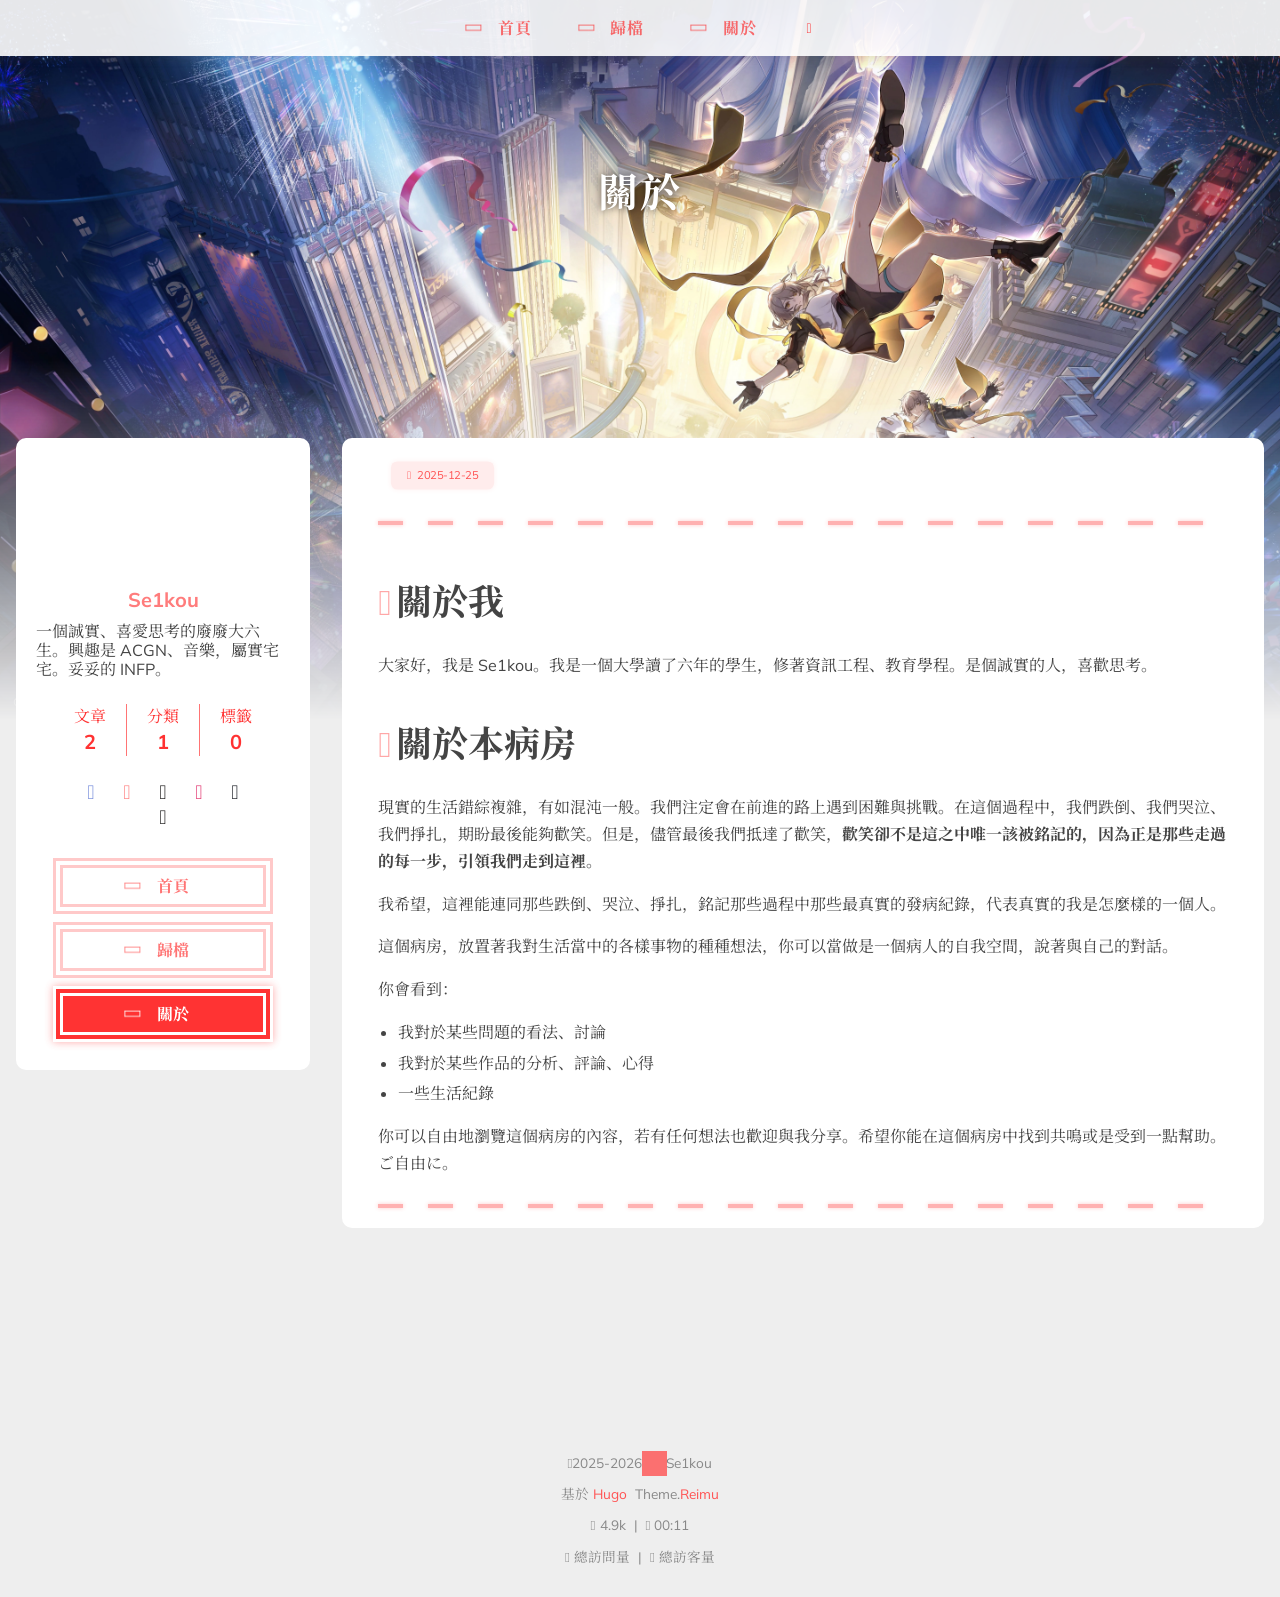
==== commit 45f6d815: "deploy: afc6556693935bee4c37e17b49e0a56094e1a6ae" ====
--- a/about/index.html
+++ b/about/index.html
@@ -1,15 +1,15 @@
 <!doctype html><html lang=zh-tw data-theme-mode=auto><head><meta charset=utf-8><meta name=viewport content="width=device-width,initial-scale=1,shrink-to-fit=no"><title>關於 | Se1kou</title><meta name=description content="一個誠實、喜愛思考的廢廢大六生。興趣是 ACGN、音樂，屬實宅宅。妥妥的 INFP。"><script src="https://www.googletagmanager.com/gtag/js?id=G-ZCJ9R6HEW3"></script><script data-pjax>window.dataLayer=window.dataLayer||[];function gtag(){dataLayer.push(arguments)}gtag("js",new Date),gtag("config","G-ZCJ9R6HEW3")</script><script>window.siteConfig=JSON.parse('{"anchor_icon":null,"base":"https://blog.hsujinho.icu/","clipboard":{"copyright":{"count":50,"enable":false,"license_type":"by-nc-sa"},"fail":{"en":"Copy failed (ﾟ⊿ﾟ)ﾂ","ja":"コピー失敗 (ﾟ⊿ﾟ)ﾂ","pt-br":"Falha ao copiar (ﾟ⊿ﾟ)ﾂ","zh-cn":"复制失败 (ﾟ⊿ﾟ)ﾂ","zh-tw":"複製失敗 (ﾟ⊿ﾟ)ﾂ"},"success":{"en":"Copy successfully (*^▽^*)","ja":"コピー成功 (*^▽^*)","pt-br":"Copiado com sucesso (*^▽^*)","zh-cn":"复制成功 (*^▽^*)","zh-tw":"複製成功 (*^▽^*)"}},"code_block":{"expand":true},"icon_font":"4552607_4k4bc36ef96","outdate":{"daysago":180,"enable":false,"message":{"en":"This article was last updated on {time}. Please note that the content may no longer be applicable.","ja":"この記事は最終更新日：{time}。記載内容が現在有効でない可能性がありますのでご注意ください。","pt-br":"Este artigo foi atualizado pela última vez em {time}. Observe que o conteúdo pode não ser mais aplicável.","zh-cn":"本文最后更新于 {time}，请注意文中内容可能已不适用。","zh-tw":"本文最後更新於 {time}，請注意文中內容可能已不適用。"}}}')</script><link rel=preconnect href=https://fonts.gstatic.com crossorigin><link rel=preload as=style href="https://fonts.googleapis.com/css?family=Mulish:400,400italic,700,700italic%7cNoto%20Serif%20SC:400,400italic,700,700italic%7c&amp;display=swap"><link rel=stylesheet href="https://fonts.googleapis.com/css?family=Mulish:400,400italic,700,700italic%7cNoto%20Serif%20SC:400,400italic,700,700italic%7c&amp;display=swap" media=print onload='this.media="all"'><link rel=preload href=//at.alicdn.com/t/c/font_4552607_4k4bc36ef96.woff2 as=font type=font/woff2 crossorigin=anonymous><link rel=stylesheet href=/css/loader.min.ac746e154f756f8220326eeb52a719f142ab038be5a8ddf30ea5ef15ef2356ea.css><meta property="og:type" content="website"><meta property="og:title" content="關於 | Se1kou"><meta property="og:description" content="一個誠實、喜愛思考的廢廢大六生。興趣是 ACGN、音樂，屬實宅宅。妥妥的 INFP。"><meta property="og:url" content="https://blog.hsujinho.icu/about/"><meta property="og:site_name" content="Se1kou 的 ICU 病房"><meta property="og:image" content="/"><meta property="article:author" content="Se1kou"><meta property="article:published_time" content="2025-12-25T20:12:52+08:00"><meta property="article:modified_time" content="2025-12-29T20:12:52+08:00"><meta name=twitter:card content="summary"><meta name=twitter:image content="/"><link rel="shortcut icon" href=/favicon.ico><link rel=stylesheet href=/css/main.min.d3f22463b7547deaacf1dc7a042e68e449942367ac541a56f282b95a1ad4e5f5.css><link rel=preload as=style href=https://npm.webcache.cn/photoswipe@5.4.4/dist/photoswipe.css integrity=sha384-IfxC36XL/toUyJ939C73PcgMuRzAZuIzZxE38drsmO5p6jD7ei+Zx/1oA/0l8ysE crossorigin=anonymous onload='this.onload=null,this.rel="stylesheet"'><link rel=preload as=style href=https://npm.webcache.cn/katex@0.16.24/dist/katex.min.css integrity=sha384-tTgKLjMYmJr94v8qu2PE5MUGSMbyN2xiH266JUB3gpm8vnnJywd1dWSOEfrFz+YI crossorigin=anonymous onload='this.onload=null,this.rel="stylesheet"'><script src=https://npm.webcache.cn/pace-js@1.2.4/pace.min.js integrity=sha384-k6YtvFUEIuEFBdrLKJ3YAUbBki333tj1CSUisai5Cswsg9wcLNaPzsTHDswp4Az8 crossorigin=anonymous></script><link rel=stylesheet href=https://npm.webcache.cn/@reimujs/aos@0.1.2/dist/aos.css integrity=sha384-GMRP93c6Hkz9JVKGAuRR3nTS7M07RwPgTFenXiosjq2VbVgvdDNcz1g6Mkj8AONa crossorigin=anonymous><link rel=stylesheet href=https://npm.webcache.cn/aplayer@1.10.1/dist/APlayer.min.css integrity=sha384-tLMkTWh2pfXNWGFlUS0w1TFtRG5xZ9lPWFOooj+vDDLIL+xBGQU/voDBY5XE2lVh crossorigin=anonymous></head><body><div id=loader><div class="loading-left-bg loading-bg"></div><div class="loading-right-bg loading-bg"></div><div class=spinner-box><div class="loading-taichi rotate"><svg width="150" height="150" viewBox="0 0 1024 1024" class="icon" shape-rendering="geometricPrecision"><path d="M303.5 432a80 80 0 01-12 160 80 80 0 0112-160z" fill="var(--red-1, #ff5252)"/><path d="M512 65a447 447 0 010 894V929a417 417 0 000-834 417 417 0 000 834v30a447 447 0 010-894zm0 30A417 417 0 01929 512 208.5 208.5.0 01720.5 720.5V592a80 80 0 000-160 80 80 0 000 160V720.5A208.5 208.5.0 01512 512 208.5 208.5.0 00303.5 303.5 208.5 208.5.0 0095 512 417 417 0 01512 95z" fill="var(--red-1, #ff5252)"/></svg></div><div class=loading-word>少女祈禱中...</div></div></div></div><script>var time=null,loaderEl=document.getElementById("loader"),startLoading=()=>{time=Date.now(),loaderEl.classList.remove("loading")},hideLoader=()=>{document.body.style.overflow="auto",loader.classList.add("loading")},endLoading=()=>{time?Date.now()-time>500?(time=null,hideLoader()):(setTimeout(endLoading,500-(Date.now()-time)),time=null):hideLoader()};window.addEventListener("DOMContentLoaded",endLoading),loaderEl.addEventListener("click",endLoading)</script><div id=copy-tooltip></div><div id=lang-tooltip>本文章沒有找到對應的語言版本</div><div id=heatmap-tooltip></div><div id=container><div id=wrap><div id=header-nav><nav id=main-nav aria-label="Primary navigation"><a class=main-nav-link-wrap href=/><div class='main-nav-icon icon rotate'>&#xe62b;</div><span class=main-nav-link>首頁</span>
 </a><a class=main-nav-link-wrap href=/archives><div class='main-nav-icon icon rotate'>&#xe62b;</div><span class=main-nav-link>歸檔</span>
 </a><a class=main-nav-link-wrap href=/about><div class='main-nav-icon icon rotate'>&#xe62b;</div><span class=main-nav-link>關於</span>
-</a><a id=main-nav-toggle class=nav-icon aria-label="Toggle navigation" role=button></a></nav><nav id=sub-nav aria-label="Secondary navigation"></nav></div><header id=header aria-label="Site header"><picture></picture><img crossorigin=anonymous fetchpriority=high src=/images/pinoconi_topic.webp alt=關於><div id=header-outer><div id=header-title><span id=logo><h1 data-aos=slide-up>關於</h1></span><h2 id=subtitle-wrap data-aos=slide-down></h2></div></div></header><div id=content aria-label="Page content" class=sidebar-left><aside id=sidebar aria-label=Sidebar><div class=sidebar-wrapper-container><div class=sidebar-wrapper><div class=sidebar-wrap data-aos=fade-up><div class=sidebar-author><img data-src=/avatar/stelle_01.webp data-sizes=auto alt=Se1kou class=lazyload><div class=sidebar-author-name>Se1kou</div><div class=sidebar-description>一個誠實、喜愛思考的廢廢大六生。興趣是 ACGN、音樂，屬實宅宅。妥妥的 INFP。</div></div><div class=sidebar-state><div class=sidebar-state-article><div>文章</div><div class=sidebar-state-number>1</div></div><a class=sidebar-state-category href=/categories/ aria-label=sidebar-state-category-link><div>分類</div><div class=sidebar-state-number>0</div></a><a class=sidebar-state-tag href=/tags/ aria-label=sidebar-state-tag-link><div>標籤</div><div class=sidebar-state-number>0</div></a></div><div class=sidebar-social><div class="icon-discord sidebar-social-icon"><a href=https://discordapp.com/users/Se1kou itemprop=url target=_blank aria-label=discord rel="noopener nofollow noreferrer"></a></div><div class="icon-email sidebar-social-icon"><a href=mailto:hsujinho@gmail.com itemprop=url target=_blank aria-label=email rel="noopener nofollow noreferrer"></a></div><div class="icon-github sidebar-social-icon"><a href=https://github.com/hsujinho itemprop=url target=_blank aria-label=github rel="noopener nofollow noreferrer"></a></div><div class="icon-instagram sidebar-social-icon"><a href=https://www.instagram.com/jinhohsu itemprop=url target=_blank aria-label=instagram rel="noopener nofollow noreferrer"></a></div><div class="icon-steam sidebar-social-icon"><a href=https://steamcommunity.com/profiles/76561198171994577/ itemprop=url target=_blank aria-label=steam rel="noopener nofollow noreferrer"></a></div><div class="icon-twitter sidebar-social-icon"><a href=https://x.com/se1kou_TW itemprop=url target=_blank aria-label=twitter rel="noopener nofollow noreferrer"></a></div></div><div class=sidebar-menu><div class=sidebar-menu-link-wrap><a class=sidebar-menu-link-dummy href=/ aria-label=首頁></a><div class='sidebar-menu-icon icon rotate'>&#xe62b;</div><div class=sidebar-menu-link>首頁</div></div><div class=sidebar-menu-link-wrap><a class=sidebar-menu-link-dummy href=/archives aria-label=歸檔></a><div class='sidebar-menu-icon icon rotate'>&#xe62b;</div><div class=sidebar-menu-link>歸檔</div></div><div class=sidebar-menu-link-wrap><a class=sidebar-menu-link-dummy href=/about aria-label=關於></a><div class='sidebar-menu-icon icon rotate'>&#xe62b;</div><div class=sidebar-menu-link>關於</div></div></div></div></div><div class=sidebar-widget><div class=widget-wrapper><div class=widget-wrap data-aos=fade-up><h3 class=widget-title>最新文章</h3><div class=widget><ul><li><a href=/post/hello/ title="Hello World">Hello World</a></li></ul></div></div></div></div></div></aside><section id=main aria-label="Main content"><article class="h-entry article" itemscope itemtype=https://schema.org/BlogPosting><div class=article-inner data-aos=fade-up><div class=article-meta><div class=article-date><span class="article-date-link icon-calendar" data-aos=zoom-in><time datetime="2025-12-25 20:12:52 +0800 +0800" itemprop=datePublished>2025-12-25</time>
-<time style=display:none id=post-update-time>2025-12-29</time></span></div><div class=article-category></div></div><div class=hr-line></div><div class="e-content article-entry" itemprop=articleBody><h1 id=關於我><a class=header-anchor href=#%e9%97%9c%e6%96%bc%e6%88%91></a>關於我</h1><p>大家好，我是 Se1kou。我是一個大學讀了六年的學生，修著資訊工程、教育學程。是個誠實的人，喜歡思考。</p><h1 id=關於本病房><a class=header-anchor href=#%e9%97%9c%e6%96%bc%e6%9c%ac%e7%97%85%e6%88%bf></a>關於本病房</h1><p>現實的生活錯綜複雜，有如混沌一般。我們注定會在前進的路上遇到困難與挑戰。在這個過程中，我們跌倒、我們哭泣、我們掙扎，期盼最後能夠歡笑。但是，儘管最後我們抵達了歡笑，<strong>歡笑卻不是這之中唯一該被銘記的，因為正是那些走過的每一步，引領我們走到這裡</strong>。</p><p>我希望，這裡能連同那些跌倒、哭泣、掙扎，銘記那些過程中那些最真實的發病紀錄，代表真實的我是怎麼樣的一個人。</p><p>這個病房，放置著我對生活當中的各樣事物的種種想法，你可以當做是一個病人的自我空間，說著與自己的對話。</p><p>你會看到：</p><ul><li>我對於某些問題的看法、討論</li><li>我對於某些作品的分析、評論、心得</li><li>一些生活紀錄</li></ul><p>你可以自由地瀏覽這個病房的內容，若有任何想法也歡迎與我分享。希望你能在這個病房中找到共鳴或是受到一點幫助。ご自由に。</p></div><footer class=article-footer><ul class=article-tag-list itemprop=keywords></ul></footer></div></article></section></div><footer id=footer aria-label="Site footer"><div style=width:100%;overflow:hidden><div class=footer-line></div></div><div id=footer-info><div><span class=icon-copyright></span>2025<span class="footer-info-sep rotate"></span>
-Se1kou</div><div>基於&nbsp;<a href=https://gohugo.io/ target=_blank rel="noopener nofollow noreferrer">Hugo</a>&nbsp; Theme.<a href=https://github.com/D-Sketon/hugo-theme-reimu target=_blank rel="noopener nofollow noreferrer">Reimu</a></div><div><span class=icon-brush>&nbsp;4</span>
+</a><a id=main-nav-toggle class=nav-icon aria-label="Toggle navigation" role=button></a></nav><nav id=sub-nav aria-label="Secondary navigation"></nav></div><header id=header aria-label="Site header"><picture></picture><img crossorigin=anonymous fetchpriority=high src=/images/pinoconi_topic.webp alt=關於><div id=header-outer><div id=header-title><span id=logo><h1 data-aos=slide-up>關於</h1></span><h2 id=subtitle-wrap data-aos=slide-down></h2></div></div></header><div id=content aria-label="Page content" class=sidebar-left><aside id=sidebar aria-label=Sidebar><div class=sidebar-wrapper-container><div class=sidebar-wrapper><div class=sidebar-wrap data-aos=fade-up><div class=sidebar-author><img data-src=/avatar/stelle_01.webp data-sizes=auto alt=Se1kou class=lazyload><div class=sidebar-author-name>Se1kou</div><div class=sidebar-description>一個誠實、喜愛思考的廢廢大六生。興趣是 ACGN、音樂，屬實宅宅。妥妥的 INFP。</div></div><div class=sidebar-state><div class=sidebar-state-article><div>文章</div><div class=sidebar-state-number>2</div></div><a class=sidebar-state-category href=/categories/ aria-label=sidebar-state-category-link><div>分類</div><div class=sidebar-state-number>1</div></a><a class=sidebar-state-tag href=/tags/ aria-label=sidebar-state-tag-link><div>標籤</div><div class=sidebar-state-number>0</div></a></div><div class=sidebar-social><div class="icon-discord sidebar-social-icon"><a href=https://discordapp.com/users/Se1kou itemprop=url target=_blank aria-label=discord rel="noopener nofollow noreferrer"></a></div><div class="icon-email sidebar-social-icon"><a href=mailto:hsujinho@gmail.com itemprop=url target=_blank aria-label=email rel="noopener nofollow noreferrer"></a></div><div class="icon-github sidebar-social-icon"><a href=https://github.com/hsujinho itemprop=url target=_blank aria-label=github rel="noopener nofollow noreferrer"></a></div><div class="icon-instagram sidebar-social-icon"><a href=https://www.instagram.com/jinhohsu itemprop=url target=_blank aria-label=instagram rel="noopener nofollow noreferrer"></a></div><div class="icon-steam sidebar-social-icon"><a href=https://steamcommunity.com/profiles/76561198171994577/ itemprop=url target=_blank aria-label=steam rel="noopener nofollow noreferrer"></a></div><div class="icon-twitter sidebar-social-icon"><a href=https://x.com/se1kou_TW itemprop=url target=_blank aria-label=twitter rel="noopener nofollow noreferrer"></a></div></div><div class=sidebar-menu><div class=sidebar-menu-link-wrap><a class=sidebar-menu-link-dummy href=/ aria-label=首頁></a><div class='sidebar-menu-icon icon rotate'>&#xe62b;</div><div class=sidebar-menu-link>首頁</div></div><div class=sidebar-menu-link-wrap><a class=sidebar-menu-link-dummy href=/archives aria-label=歸檔></a><div class='sidebar-menu-icon icon rotate'>&#xe62b;</div><div class=sidebar-menu-link>歸檔</div></div><div class=sidebar-menu-link-wrap><a class=sidebar-menu-link-dummy href=/about aria-label=關於></a><div class='sidebar-menu-icon icon rotate'>&#xe62b;</div><div class=sidebar-menu-link>關於</div></div></div></div></div><div class=sidebar-widget><div class=widget-wrapper><div class=widget-wrap data-aos=fade-up><div style=display:flex;justify-content:space-between><h3 class=widget-title>分類</h3></div><div class=widget><ul class=category-list><li class=category-list-item><a class=category-list-link href=/categories/%E7%94%9F%E6%B4%BB%E8%A8%98%E4%BA%8B/ title=生活記事>生活記事</a></li></ul></div></div></div><div class=widget-wrapper><div class=widget-wrap data-aos=fade-up><h3 class=widget-title>最新文章</h3><div class=widget><ul><li><a href=/post/2025/ title="2025: 再次前進">2025: 再次前進</a></li><li><a href=/post/hello/ title="Hello World">Hello World</a></li></ul></div></div></div></div></div></aside><section id=main aria-label="Main content"><article class="h-entry article" itemscope itemtype=https://schema.org/BlogPosting><div class=article-inner data-aos=fade-up><div class=article-meta><div class=article-date><span class="article-date-link icon-calendar" data-aos=zoom-in><time datetime="2025-12-25 20:12:52 +0800 +0800" itemprop=datePublished>2025-12-25</time>
+<time style=display:none id=post-update-time>2025-12-29</time></span></div><div class=article-category></div></div><div class=hr-line></div><div class="e-content article-entry" itemprop=articleBody><h1 id=關於我><a class=header-anchor href=#%e9%97%9c%e6%96%bc%e6%88%91></a>關於我</h1><p>大家好，我是 Se1kou。我是一個大學讀了六年的學生，修著資訊工程、教育學程。是個誠實的人，喜歡思考。</p><h1 id=關於本病房><a class=header-anchor href=#%e9%97%9c%e6%96%bc%e6%9c%ac%e7%97%85%e6%88%bf></a>關於本病房</h1><p>現實的生活錯綜複雜，有如混沌一般。我們注定會在前進的路上遇到困難與挑戰。在這個過程中，我們跌倒、我們哭泣、我們掙扎，期盼最後能夠歡笑。但是，儘管最後我們抵達了歡笑，<strong>歡笑卻不是這之中唯一該被銘記的，因為正是那些走過的每一步，引領我們走到這裡</strong>。</p><p>我希望，這裡能連同那些跌倒、哭泣、掙扎，銘記那些過程中那些最真實的發病紀錄，代表真實的我是怎麼樣的一個人。</p><p>這個病房，放置著我對生活當中的各樣事物的種種想法，你可以當做是一個病人的自我空間，說著與自己的對話。</p><p>你會看到：</p><ul><li>我對於某些問題的看法、討論</li><li>我對於某些作品的分析、評論、心得</li><li>一些生活紀錄</li></ul><p>你可以自由地瀏覽這個病房的內容，若有任何想法也歡迎與我分享。希望你能在這個病房中找到共鳴或是受到一點幫助。ご自由に。</p></div><footer class=article-footer><ul class=article-tag-list itemprop=keywords></ul></footer></div></article></section></div><footer id=footer aria-label="Site footer"><div style=width:100%;overflow:hidden><div class=footer-line></div></div><div id=footer-info><div><span class=icon-copyright></span>2025-2026<span class="footer-info-sep rotate"></span>
+Se1kou</div><div>基於&nbsp;<a href=https://gohugo.io/ target=_blank rel="noopener nofollow noreferrer">Hugo</a>&nbsp; Theme.<a href=https://github.com/D-Sketon/hugo-theme-reimu target=_blank rel="noopener nofollow noreferrer">Reimu</a></div><div><span class=icon-brush>&nbsp;4.9k</span>
 &nbsp;|&nbsp;
-<span class=icon-coffee>&nbsp;00:01</span></div><div><span class=icon-eye></span>
+<span class=icon-coffee>&nbsp;00:11</span></div><div><span class=icon-eye></span>
 <span id=busuanzi_container_site_pv>總訪問量&nbsp;<span id=busuanzi_value_site_pv></span></span>
 &nbsp;|&nbsp;
 <span class=icon-user></span>
-<span id=busuanzi_container_site_uv>總訪客量&nbsp;<span id=busuanzi_value_site_uv></span></span></div></div></footer><div class=sidebar-top><div class="sidebar-top-taichi rotate"></div><div class=arrow-up></div></div><div id=mask class=hide></div></div><nav id=mobile-nav aria-label="Mobile navigation"><div class=sidebar-wrap><div class=sidebar-author><img data-src=/avatar/stelle_01.webp data-sizes=auto alt=Se1kou class=lazyload><div class=sidebar-author-name>Se1kou</div><div class=sidebar-description>一個誠實、喜愛思考的廢廢大六生。興趣是 ACGN、音樂，屬實宅宅。妥妥的 INFP。</div></div><div class=sidebar-state><div class=sidebar-state-article><div>文章</div><div class=sidebar-state-number>1</div></div><a class=sidebar-state-category href=/categories/ aria-label=sidebar-state-category-link><div>分類</div><div class=sidebar-state-number>0</div></a><a class=sidebar-state-tag href=/tags/ aria-label=sidebar-state-tag-link><div>標籤</div><div class=sidebar-state-number>0</div></a></div><div class=sidebar-social><div class="icon-discord sidebar-social-icon"><a href=https://discordapp.com/users/Se1kou itemprop=url target=_blank aria-label=discord rel="noopener nofollow noreferrer"></a></div><div class="icon-email sidebar-social-icon"><a href=mailto:hsujinho@gmail.com itemprop=url target=_blank aria-label=email rel="noopener nofollow noreferrer"></a></div><div class="icon-github sidebar-social-icon"><a href=https://github.com/hsujinho itemprop=url target=_blank aria-label=github rel="noopener nofollow noreferrer"></a></div><div class="icon-instagram sidebar-social-icon"><a href=https://www.instagram.com/jinhohsu itemprop=url target=_blank aria-label=instagram rel="noopener nofollow noreferrer"></a></div><div class="icon-steam sidebar-social-icon"><a href=https://steamcommunity.com/profiles/76561198171994577/ itemprop=url target=_blank aria-label=steam rel="noopener nofollow noreferrer"></a></div><div class="icon-twitter sidebar-social-icon"><a href=https://x.com/se1kou_TW itemprop=url target=_blank aria-label=twitter rel="noopener nofollow noreferrer"></a></div></div><div class=sidebar-menu><div class=sidebar-menu-link-wrap><a class=sidebar-menu-link-dummy href=/ aria-label=首頁></a><div class='sidebar-menu-icon icon rotate'>&#xe62b;</div><div class=sidebar-menu-link>首頁</div></div><div class=sidebar-menu-link-wrap><a class=sidebar-menu-link-dummy href=/archives aria-label=歸檔></a><div class='sidebar-menu-icon icon rotate'>&#xe62b;</div><div class=sidebar-menu-link>歸檔</div></div><div class=sidebar-menu-link-wrap><a class=sidebar-menu-link-dummy href=/about aria-label=關於></a><div class='sidebar-menu-icon icon rotate'>&#xe62b;</div><div class=sidebar-menu-link>關於</div></div></div></div></nav></div><div id=aplayer theme=var(--color-link)></div><script src=https://npm.webcache.cn/lazysizes@5.3.2/lazysizes.min.js integrity=sha384-3gT/vsepWkfz/ff7PpWNUeMzeWoH3cDhm/A8jM7ouoAK0/fP/9bcHHR5kHq2nf+e crossorigin=anonymous></script><script src=https://npm.webcache.cn/clipboard@2.0.11/dist/clipboard.min.js integrity=sha384-J08i8An/QeARD9ExYpvphB8BsyOj3Gh2TSh1aLINKO3L0cMSH2dN3E22zFoXEi0Q crossorigin=anonymous></script><script src=https://npm.webcache.cn/material-theme@1.0.0/dist/material-theme.umd.js integrity=sha384-vLev0II0HKFaxkcm+/7kX5IGwVFBASkGchU311wmU/veIj2bB0UcBkQbW6yw2asK crossorigin=anonymous></script><script src=/js/main.js integrity crossorigin=anonymous></script><script src=/js/aos.js integrity crossorigin=anonymous></script><script>var aosInit=()=>{AOS.init({duration:1e3,easing:"ease",once:!0,offset:50})};document.readyState==="loading"?document.addEventListener("DOMContentLoaded",aosInit):aosInit()</script><script src=/js/pjax_main.js integrity crossorigin=anonymous data-pjax></script><script src=https://npm.webcache.cn/mouse-firework@0.1.1/dist/index.umd.js integrity=sha384-8LyaidD9GPxQQgLJO/WRw/O2h3BoNq/ApI/ecpvM6RsrCz2qP2ppBXUKihP4V/2d crossorigin=anonymous></script><script>if((!!1||!window.matchMedia("(max-width: 768px)").matches)&&window.firework){const e=JSON.parse('{"excludeelements":["a","button"],"particles":[{"colors":["var(--red-1)","var(--red-2)","var(--red-3)","var(--red-4)"],"duration":[1200,1800],"easing":"easeOutExpo","move":["emit"],"number":20,"shape":"circle","shapeOptions":{"alpha":[0.3,0.5],"radius":[16,32]}},{"colors":["var(--red-0)"],"duration":[1200,1800],"easing":"easeOutExpo","move":["diffuse"],"number":1,"shape":"circle","shapeOptions":{"alpha":[0.2,0.5],"lineWidth":6,"radius":20}}]}');e.excludeElements=e.excludeelements,delete e.excludeelements,window.firework(e)}</script><div id=lazy-script><div><script data-pjax>window.REIMU_POST={author:"Se1kou",title:"關於",url:"https://blog.hsujinho.icu/about/",description:` 關於我 大家好，我是 Se1kou。我是一個大學讀了六年的學生，修著資訊工程、教育學程。是個誠實的人，喜歡思考。
+<span id=busuanzi_container_site_uv>總訪客量&nbsp;<span id=busuanzi_value_site_uv></span></span></div></div></footer><div class=sidebar-top><div class="sidebar-top-taichi rotate"></div><div class=arrow-up></div></div><div id=mask class=hide></div></div><nav id=mobile-nav aria-label="Mobile navigation"><div class=sidebar-wrap><div class=sidebar-author><img data-src=/avatar/stelle_01.webp data-sizes=auto alt=Se1kou class=lazyload><div class=sidebar-author-name>Se1kou</div><div class=sidebar-description>一個誠實、喜愛思考的廢廢大六生。興趣是 ACGN、音樂，屬實宅宅。妥妥的 INFP。</div></div><div class=sidebar-state><div class=sidebar-state-article><div>文章</div><div class=sidebar-state-number>2</div></div><a class=sidebar-state-category href=/categories/ aria-label=sidebar-state-category-link><div>分類</div><div class=sidebar-state-number>1</div></a><a class=sidebar-state-tag href=/tags/ aria-label=sidebar-state-tag-link><div>標籤</div><div class=sidebar-state-number>0</div></a></div><div class=sidebar-social><div class="icon-discord sidebar-social-icon"><a href=https://discordapp.com/users/Se1kou itemprop=url target=_blank aria-label=discord rel="noopener nofollow noreferrer"></a></div><div class="icon-email sidebar-social-icon"><a href=mailto:hsujinho@gmail.com itemprop=url target=_blank aria-label=email rel="noopener nofollow noreferrer"></a></div><div class="icon-github sidebar-social-icon"><a href=https://github.com/hsujinho itemprop=url target=_blank aria-label=github rel="noopener nofollow noreferrer"></a></div><div class="icon-instagram sidebar-social-icon"><a href=https://www.instagram.com/jinhohsu itemprop=url target=_blank aria-label=instagram rel="noopener nofollow noreferrer"></a></div><div class="icon-steam sidebar-social-icon"><a href=https://steamcommunity.com/profiles/76561198171994577/ itemprop=url target=_blank aria-label=steam rel="noopener nofollow noreferrer"></a></div><div class="icon-twitter sidebar-social-icon"><a href=https://x.com/se1kou_TW itemprop=url target=_blank aria-label=twitter rel="noopener nofollow noreferrer"></a></div></div><div class=sidebar-menu><div class=sidebar-menu-link-wrap><a class=sidebar-menu-link-dummy href=/ aria-label=首頁></a><div class='sidebar-menu-icon icon rotate'>&#xe62b;</div><div class=sidebar-menu-link>首頁</div></div><div class=sidebar-menu-link-wrap><a class=sidebar-menu-link-dummy href=/archives aria-label=歸檔></a><div class='sidebar-menu-icon icon rotate'>&#xe62b;</div><div class=sidebar-menu-link>歸檔</div></div><div class=sidebar-menu-link-wrap><a class=sidebar-menu-link-dummy href=/about aria-label=關於></a><div class='sidebar-menu-icon icon rotate'>&#xe62b;</div><div class=sidebar-menu-link>關於</div></div></div></div></nav></div><div id=aplayer theme=var(--color-link)></div><script src=https://npm.webcache.cn/lazysizes@5.3.2/lazysizes.min.js integrity=sha384-3gT/vsepWkfz/ff7PpWNUeMzeWoH3cDhm/A8jM7ouoAK0/fP/9bcHHR5kHq2nf+e crossorigin=anonymous></script><script src=https://npm.webcache.cn/clipboard@2.0.11/dist/clipboard.min.js integrity=sha384-J08i8An/QeARD9ExYpvphB8BsyOj3Gh2TSh1aLINKO3L0cMSH2dN3E22zFoXEi0Q crossorigin=anonymous></script><script src=https://npm.webcache.cn/material-theme@1.0.0/dist/material-theme.umd.js integrity=sha384-vLev0II0HKFaxkcm+/7kX5IGwVFBASkGchU311wmU/veIj2bB0UcBkQbW6yw2asK crossorigin=anonymous></script><script src=/js/main.js integrity crossorigin=anonymous></script><script src=/js/aos.js integrity crossorigin=anonymous></script><script>var aosInit=()=>{AOS.init({duration:1e3,easing:"ease",once:!0,offset:50})};document.readyState==="loading"?document.addEventListener("DOMContentLoaded",aosInit):aosInit()</script><script src=/js/pjax_main.js integrity crossorigin=anonymous data-pjax></script><script src=https://npm.webcache.cn/mouse-firework@0.1.1/dist/index.umd.js integrity=sha384-8LyaidD9GPxQQgLJO/WRw/O2h3BoNq/ApI/ecpvM6RsrCz2qP2ppBXUKihP4V/2d crossorigin=anonymous></script><script>if((!!1||!window.matchMedia("(max-width: 768px)").matches)&&window.firework){const e=JSON.parse('{"excludeelements":["a","button"],"particles":[{"colors":["var(--red-1)","var(--red-2)","var(--red-3)","var(--red-4)"],"duration":[1200,1800],"easing":"easeOutExpo","move":["emit"],"number":20,"shape":"circle","shapeOptions":{"alpha":[0.3,0.5],"radius":[16,32]}},{"colors":["var(--red-0)"],"duration":[1200,1800],"easing":"easeOutExpo","move":["diffuse"],"number":1,"shape":"circle","shapeOptions":{"alpha":[0.2,0.5],"lineWidth":6,"radius":20}}]}');e.excludeElements=e.excludeelements,delete e.excludeelements,window.firework(e)}</script><div id=lazy-script><div><script data-pjax>window.REIMU_POST={author:"Se1kou",title:"關於",url:"https://blog.hsujinho.icu/about/",description:` 關於我 大家好，我是 Se1kou。我是一個大學讀了六年的學生，修著資訊工程、教育學程。是個誠實的人，喜歡思考。
 關於本病房 現實的生活錯綜複雜，有如混沌一般。我們注定會在前進的路上遇到困難與挑戰。在這個過程中，我們跌倒、我們哭泣、我們掙扎，期盼最後能夠歡笑。但是，儘管最後我們抵達了歡笑，歡笑卻不是這之中唯一該被銘記的，因為正是那些走過的每一步，引領我們走到這裡。
 `,cover:"https://blog.hsujinho.icu/images/pinoconi_topic.webp"}</script><script src=/js/insert_highlight.js integrity crossorigin=anonymous data-pjax></script><script src=/js/tabs.js integrity crossorigin=anonymous data-pjax></script><script type=module data-pjax>const PhotoSwipeLightbox = (await safeImport("https:\/\/npm.webcache.cn\/photoswipe@5.4.4\/dist\/photoswipe-lightbox.esm.min.js", "sha384-DiL6M\/gG\u002bwmTxmCRZyD1zee6lIhawn5TGvED0FOh7fXcN9B0aZ9dexSF\/N6lrZi\/")).default;const initPswp = (gallery, children) => {
           if (_$$(`${gallery} ${children}`).length > 0) {
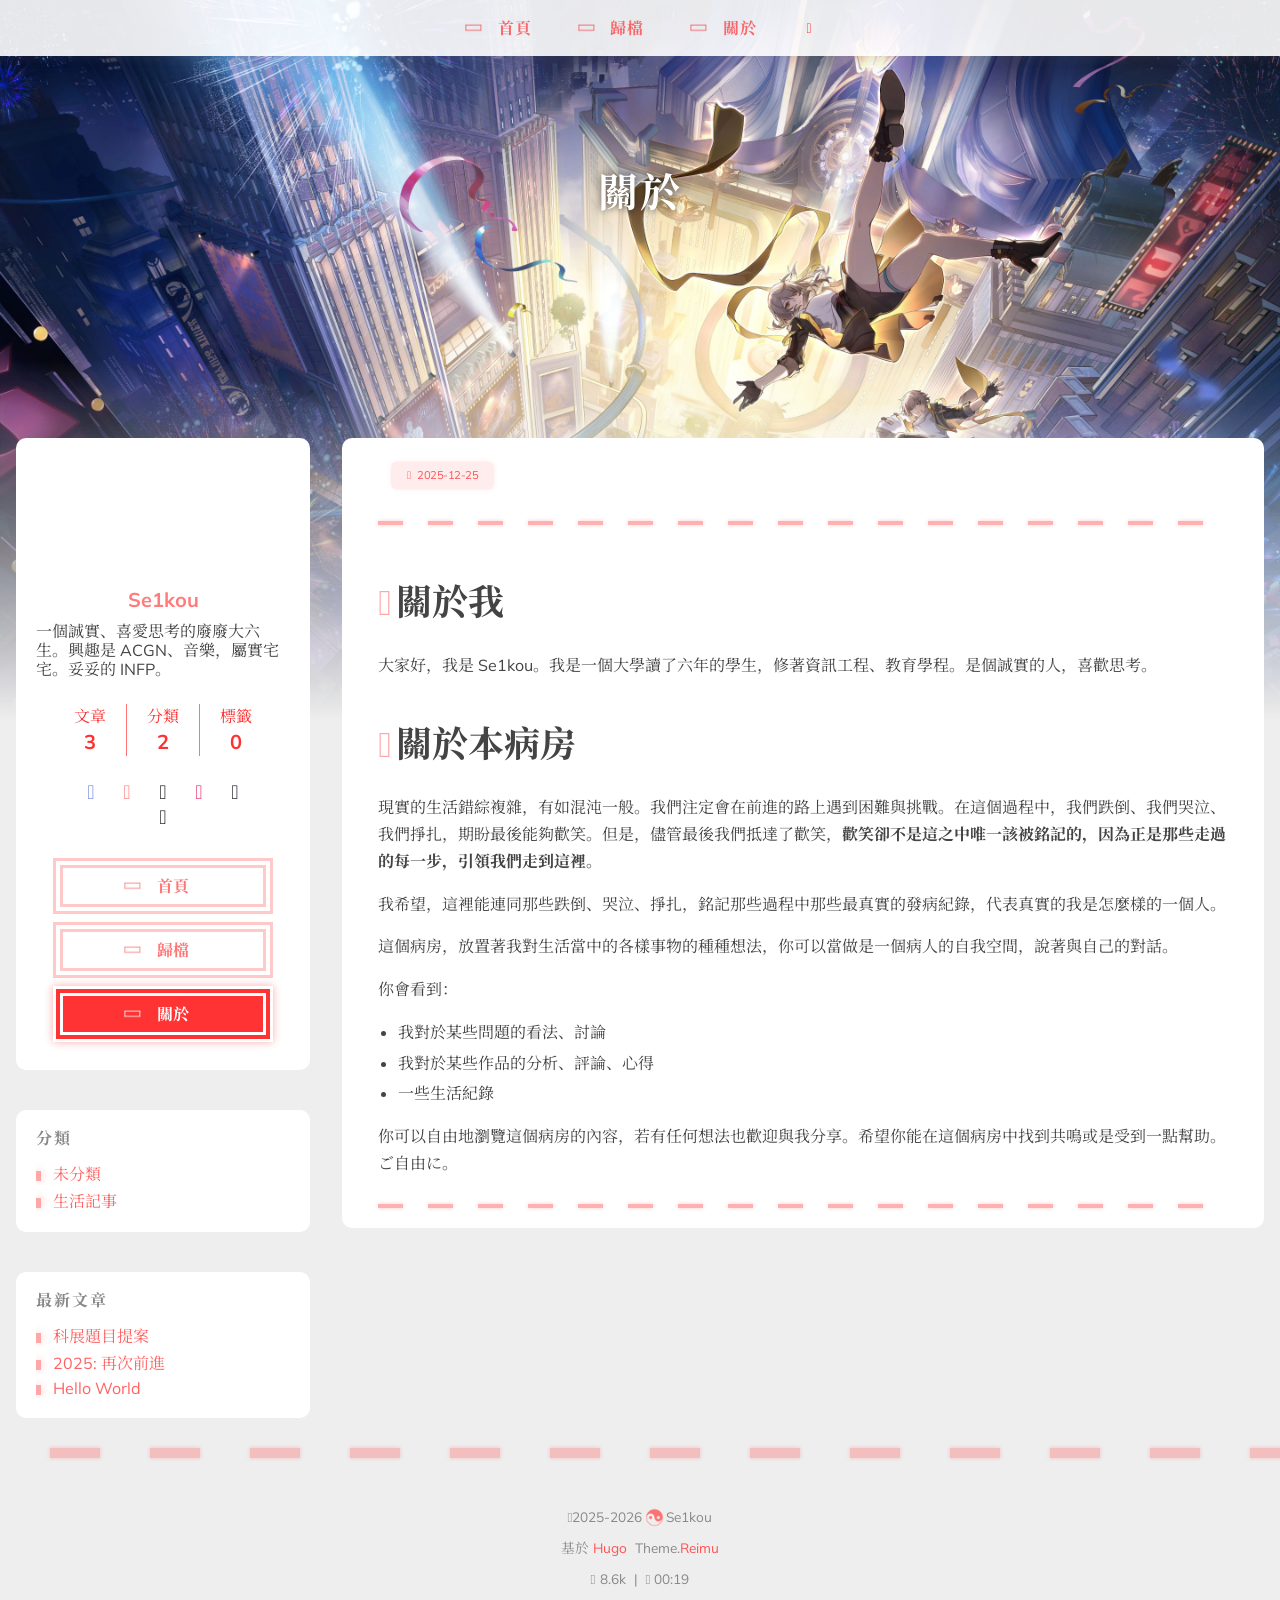
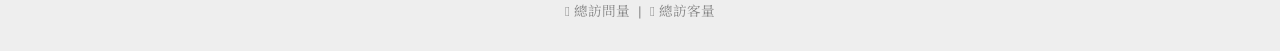
==== commit cb8e4ab0: "deploy: 079f5efba77ccf48f8d26f0257e9f930ff76cf6f" ====
--- a/about/index.html
+++ b/about/index.html
@@ -1,15 +1,15 @@
 <!doctype html><html lang=zh-tw data-theme-mode=auto><head><meta charset=utf-8><meta name=viewport content="width=device-width,initial-scale=1,shrink-to-fit=no"><title>關於 | Se1kou</title><meta name=description content="一個誠實、喜愛思考的廢廢大六生。興趣是 ACGN、音樂，屬實宅宅。妥妥的 INFP。"><script src="https://www.googletagmanager.com/gtag/js?id=G-ZCJ9R6HEW3"></script><script data-pjax>window.dataLayer=window.dataLayer||[];function gtag(){dataLayer.push(arguments)}gtag("js",new Date),gtag("config","G-ZCJ9R6HEW3")</script><script>window.siteConfig=JSON.parse('{"anchor_icon":null,"base":"https://blog.hsujinho.icu/","clipboard":{"copyright":{"count":50,"enable":false,"license_type":"by-nc-sa"},"fail":{"en":"Copy failed (ﾟ⊿ﾟ)ﾂ","ja":"コピー失敗 (ﾟ⊿ﾟ)ﾂ","pt-br":"Falha ao copiar (ﾟ⊿ﾟ)ﾂ","zh-cn":"复制失败 (ﾟ⊿ﾟ)ﾂ","zh-tw":"複製失敗 (ﾟ⊿ﾟ)ﾂ"},"success":{"en":"Copy successfully (*^▽^*)","ja":"コピー成功 (*^▽^*)","pt-br":"Copiado com sucesso (*^▽^*)","zh-cn":"复制成功 (*^▽^*)","zh-tw":"複製成功 (*^▽^*)"}},"code_block":{"expand":true},"icon_font":"4552607_4k4bc36ef96","outdate":{"daysago":180,"enable":false,"message":{"en":"This article was last updated on {time}. Please note that the content may no longer be applicable.","ja":"この記事は最終更新日：{time}。記載内容が現在有効でない可能性がありますのでご注意ください。","pt-br":"Este artigo foi atualizado pela última vez em {time}. Observe que o conteúdo pode não ser mais aplicável.","zh-cn":"本文最后更新于 {time}，请注意文中内容可能已不适用。","zh-tw":"本文最後更新於 {time}，請注意文中內容可能已不適用。"}}}')</script><link rel=preconnect href=https://fonts.gstatic.com crossorigin><link rel=preload as=style href="https://fonts.googleapis.com/css?family=Mulish:400,400italic,700,700italic%7cNoto%20Serif%20SC:400,400italic,700,700italic%7c&amp;display=swap"><link rel=stylesheet href="https://fonts.googleapis.com/css?family=Mulish:400,400italic,700,700italic%7cNoto%20Serif%20SC:400,400italic,700,700italic%7c&amp;display=swap" media=print onload='this.media="all"'><link rel=preload href=//at.alicdn.com/t/c/font_4552607_4k4bc36ef96.woff2 as=font type=font/woff2 crossorigin=anonymous><link rel=stylesheet href=/css/loader.min.ac746e154f756f8220326eeb52a719f142ab038be5a8ddf30ea5ef15ef2356ea.css><meta property="og:type" content="website"><meta property="og:title" content="關於 | Se1kou"><meta property="og:description" content="一個誠實、喜愛思考的廢廢大六生。興趣是 ACGN、音樂，屬實宅宅。妥妥的 INFP。"><meta property="og:url" content="https://blog.hsujinho.icu/about/"><meta property="og:site_name" content="Se1kou 的 ICU 病房"><meta property="og:image" content="/"><meta property="article:author" content="Se1kou"><meta property="article:published_time" content="2025-12-25T20:12:52+08:00"><meta property="article:modified_time" content="2025-12-29T20:12:52+08:00"><meta name=twitter:card content="summary"><meta name=twitter:image content="/"><link rel="shortcut icon" href=/favicon.ico><link rel=stylesheet href=/css/main.min.d3f22463b7547deaacf1dc7a042e68e449942367ac541a56f282b95a1ad4e5f5.css><link rel=preload as=style href=https://npm.webcache.cn/photoswipe@5.4.4/dist/photoswipe.css integrity=sha384-IfxC36XL/toUyJ939C73PcgMuRzAZuIzZxE38drsmO5p6jD7ei+Zx/1oA/0l8ysE crossorigin=anonymous onload='this.onload=null,this.rel="stylesheet"'><link rel=preload as=style href=https://npm.webcache.cn/katex@0.16.24/dist/katex.min.css integrity=sha384-tTgKLjMYmJr94v8qu2PE5MUGSMbyN2xiH266JUB3gpm8vnnJywd1dWSOEfrFz+YI crossorigin=anonymous onload='this.onload=null,this.rel="stylesheet"'><script src=https://npm.webcache.cn/pace-js@1.2.4/pace.min.js integrity=sha384-k6YtvFUEIuEFBdrLKJ3YAUbBki333tj1CSUisai5Cswsg9wcLNaPzsTHDswp4Az8 crossorigin=anonymous></script><link rel=stylesheet href=https://npm.webcache.cn/@reimujs/aos@0.1.2/dist/aos.css integrity=sha384-GMRP93c6Hkz9JVKGAuRR3nTS7M07RwPgTFenXiosjq2VbVgvdDNcz1g6Mkj8AONa crossorigin=anonymous><link rel=stylesheet href=https://npm.webcache.cn/aplayer@1.10.1/dist/APlayer.min.css integrity=sha384-tLMkTWh2pfXNWGFlUS0w1TFtRG5xZ9lPWFOooj+vDDLIL+xBGQU/voDBY5XE2lVh crossorigin=anonymous></head><body><div id=loader><div class="loading-left-bg loading-bg"></div><div class="loading-right-bg loading-bg"></div><div class=spinner-box><div class="loading-taichi rotate"><svg width="150" height="150" viewBox="0 0 1024 1024" class="icon" shape-rendering="geometricPrecision"><path d="M303.5 432a80 80 0 01-12 160 80 80 0 0112-160z" fill="var(--red-1, #ff5252)"/><path d="M512 65a447 447 0 010 894V929a417 417 0 000-834 417 417 0 000 834v30a447 447 0 010-894zm0 30A417 417 0 01929 512 208.5 208.5.0 01720.5 720.5V592a80 80 0 000-160 80 80 0 000 160V720.5A208.5 208.5.0 01512 512 208.5 208.5.0 00303.5 303.5 208.5 208.5.0 0095 512 417 417 0 01512 95z" fill="var(--red-1, #ff5252)"/></svg></div><div class=loading-word>少女祈禱中...</div></div></div></div><script>var time=null,loaderEl=document.getElementById("loader"),startLoading=()=>{time=Date.now(),loaderEl.classList.remove("loading")},hideLoader=()=>{document.body.style.overflow="auto",loader.classList.add("loading")},endLoading=()=>{time?Date.now()-time>500?(time=null,hideLoader()):(setTimeout(endLoading,500-(Date.now()-time)),time=null):hideLoader()};window.addEventListener("DOMContentLoaded",endLoading),loaderEl.addEventListener("click",endLoading)</script><div id=copy-tooltip></div><div id=lang-tooltip>本文章沒有找到對應的語言版本</div><div id=heatmap-tooltip></div><div id=container><div id=wrap><div id=header-nav><nav id=main-nav aria-label="Primary navigation"><a class=main-nav-link-wrap href=/><div class='main-nav-icon icon rotate'>&#xe62b;</div><span class=main-nav-link>首頁</span>
 </a><a class=main-nav-link-wrap href=/archives><div class='main-nav-icon icon rotate'>&#xe62b;</div><span class=main-nav-link>歸檔</span>
 </a><a class=main-nav-link-wrap href=/about><div class='main-nav-icon icon rotate'>&#xe62b;</div><span class=main-nav-link>關於</span>
-</a><a id=main-nav-toggle class=nav-icon aria-label="Toggle navigation" role=button></a></nav><nav id=sub-nav aria-label="Secondary navigation"></nav></div><header id=header aria-label="Site header"><picture></picture><img crossorigin=anonymous fetchpriority=high src=/images/pinoconi_topic.webp alt=關於><div id=header-outer><div id=header-title><span id=logo><h1 data-aos=slide-up>關於</h1></span><h2 id=subtitle-wrap data-aos=slide-down></h2></div></div></header><div id=content aria-label="Page content" class=sidebar-left><aside id=sidebar aria-label=Sidebar><div class=sidebar-wrapper-container><div class=sidebar-wrapper><div class=sidebar-wrap data-aos=fade-up><div class=sidebar-author><img data-src=/avatar/stelle_01.webp data-sizes=auto alt=Se1kou class=lazyload><div class=sidebar-author-name>Se1kou</div><div class=sidebar-description>一個誠實、喜愛思考的廢廢大六生。興趣是 ACGN、音樂，屬實宅宅。妥妥的 INFP。</div></div><div class=sidebar-state><div class=sidebar-state-article><div>文章</div><div class=sidebar-state-number>2</div></div><a class=sidebar-state-category href=/categories/ aria-label=sidebar-state-category-link><div>分類</div><div class=sidebar-state-number>1</div></a><a class=sidebar-state-tag href=/tags/ aria-label=sidebar-state-tag-link><div>標籤</div><div class=sidebar-state-number>0</div></a></div><div class=sidebar-social><div class="icon-discord sidebar-social-icon"><a href=https://discordapp.com/users/Se1kou itemprop=url target=_blank aria-label=discord rel="noopener nofollow noreferrer"></a></div><div class="icon-email sidebar-social-icon"><a href=mailto:hsujinho@gmail.com itemprop=url target=_blank aria-label=email rel="noopener nofollow noreferrer"></a></div><div class="icon-github sidebar-social-icon"><a href=https://github.com/hsujinho itemprop=url target=_blank aria-label=github rel="noopener nofollow noreferrer"></a></div><div class="icon-instagram sidebar-social-icon"><a href=https://www.instagram.com/jinhohsu itemprop=url target=_blank aria-label=instagram rel="noopener nofollow noreferrer"></a></div><div class="icon-steam sidebar-social-icon"><a href=https://steamcommunity.com/profiles/76561198171994577/ itemprop=url target=_blank aria-label=steam rel="noopener nofollow noreferrer"></a></div><div class="icon-twitter sidebar-social-icon"><a href=https://x.com/se1kou_TW itemprop=url target=_blank aria-label=twitter rel="noopener nofollow noreferrer"></a></div></div><div class=sidebar-menu><div class=sidebar-menu-link-wrap><a class=sidebar-menu-link-dummy href=/ aria-label=首頁></a><div class='sidebar-menu-icon icon rotate'>&#xe62b;</div><div class=sidebar-menu-link>首頁</div></div><div class=sidebar-menu-link-wrap><a class=sidebar-menu-link-dummy href=/archives aria-label=歸檔></a><div class='sidebar-menu-icon icon rotate'>&#xe62b;</div><div class=sidebar-menu-link>歸檔</div></div><div class=sidebar-menu-link-wrap><a class=sidebar-menu-link-dummy href=/about aria-label=關於></a><div class='sidebar-menu-icon icon rotate'>&#xe62b;</div><div class=sidebar-menu-link>關於</div></div></div></div></div><div class=sidebar-widget><div class=widget-wrapper><div class=widget-wrap data-aos=fade-up><div style=display:flex;justify-content:space-between><h3 class=widget-title>分類</h3></div><div class=widget><ul class=category-list><li class=category-list-item><a class=category-list-link href=/categories/%E7%94%9F%E6%B4%BB%E8%A8%98%E4%BA%8B/ title=生活記事>生活記事</a></li></ul></div></div></div><div class=widget-wrapper><div class=widget-wrap data-aos=fade-up><h3 class=widget-title>最新文章</h3><div class=widget><ul><li><a href=/post/2025/ title="2025: 再次前進">2025: 再次前進</a></li><li><a href=/post/hello/ title="Hello World">Hello World</a></li></ul></div></div></div></div></div></aside><section id=main aria-label="Main content"><article class="h-entry article" itemscope itemtype=https://schema.org/BlogPosting><div class=article-inner data-aos=fade-up><div class=article-meta><div class=article-date><span class="article-date-link icon-calendar" data-aos=zoom-in><time datetime="2025-12-25 20:12:52 +0800 +0800" itemprop=datePublished>2025-12-25</time>
+</a><a id=main-nav-toggle class=nav-icon aria-label="Toggle navigation" role=button></a></nav><nav id=sub-nav aria-label="Secondary navigation"></nav></div><header id=header aria-label="Site header"><picture></picture><img crossorigin=anonymous fetchpriority=high src=/images/pinoconi_topic.webp alt=關於><div id=header-outer><div id=header-title><span id=logo><h1 data-aos=slide-up>關於</h1></span><h2 id=subtitle-wrap data-aos=slide-down></h2></div></div></header><div id=content aria-label="Page content" class=sidebar-left><aside id=sidebar aria-label=Sidebar><div class=sidebar-wrapper-container><div class=sidebar-wrapper><div class=sidebar-wrap data-aos=fade-up><div class=sidebar-author><img data-src=/avatar/stelle_01.webp data-sizes=auto alt=Se1kou class=lazyload><div class=sidebar-author-name>Se1kou</div><div class=sidebar-description>一個誠實、喜愛思考的廢廢大六生。興趣是 ACGN、音樂，屬實宅宅。妥妥的 INFP。</div></div><div class=sidebar-state><div class=sidebar-state-article><div>文章</div><div class=sidebar-state-number>3</div></div><a class=sidebar-state-category href=/categories/ aria-label=sidebar-state-category-link><div>分類</div><div class=sidebar-state-number>2</div></a><a class=sidebar-state-tag href=/tags/ aria-label=sidebar-state-tag-link><div>標籤</div><div class=sidebar-state-number>0</div></a></div><div class=sidebar-social><div class="icon-discord sidebar-social-icon"><a href=https://discordapp.com/users/Se1kou itemprop=url target=_blank aria-label=discord rel="noopener nofollow noreferrer"></a></div><div class="icon-email sidebar-social-icon"><a href=mailto:hsujinho@gmail.com itemprop=url target=_blank aria-label=email rel="noopener nofollow noreferrer"></a></div><div class="icon-github sidebar-social-icon"><a href=https://github.com/hsujinho itemprop=url target=_blank aria-label=github rel="noopener nofollow noreferrer"></a></div><div class="icon-instagram sidebar-social-icon"><a href=https://www.instagram.com/jinhohsu itemprop=url target=_blank aria-label=instagram rel="noopener nofollow noreferrer"></a></div><div class="icon-steam sidebar-social-icon"><a href=https://steamcommunity.com/profiles/76561198171994577/ itemprop=url target=_blank aria-label=steam rel="noopener nofollow noreferrer"></a></div><div class="icon-twitter sidebar-social-icon"><a href=https://x.com/se1kou_TW itemprop=url target=_blank aria-label=twitter rel="noopener nofollow noreferrer"></a></div></div><div class=sidebar-menu><div class=sidebar-menu-link-wrap><a class=sidebar-menu-link-dummy href=/ aria-label=首頁></a><div class='sidebar-menu-icon icon rotate'>&#xe62b;</div><div class=sidebar-menu-link>首頁</div></div><div class=sidebar-menu-link-wrap><a class=sidebar-menu-link-dummy href=/archives aria-label=歸檔></a><div class='sidebar-menu-icon icon rotate'>&#xe62b;</div><div class=sidebar-menu-link>歸檔</div></div><div class=sidebar-menu-link-wrap><a class=sidebar-menu-link-dummy href=/about aria-label=關於></a><div class='sidebar-menu-icon icon rotate'>&#xe62b;</div><div class=sidebar-menu-link>關於</div></div></div></div></div><div class=sidebar-widget><div class=widget-wrapper><div class=widget-wrap data-aos=fade-up><div style=display:flex;justify-content:space-between><h3 class=widget-title>分類</h3></div><div class=widget><ul class=category-list><li class=category-list-item><a class=category-list-link href=/categories/%E6%9C%AA%E5%88%86%E9%A1%9E/ title=未分類>未分類</a></li><li class=category-list-item><a class=category-list-link href=/categories/%E7%94%9F%E6%B4%BB%E8%A8%98%E4%BA%8B/ title=生活記事>生活記事</a></li></ul></div></div></div><div class=widget-wrapper><div class=widget-wrap data-aos=fade-up><h3 class=widget-title>最新文章</h3><div class=widget><ul><li><a href=/post/sci_report/main/ title=科展題目提案>科展題目提案</a></li><li><a href=/post/2025/ title="2025: 再次前進">2025: 再次前進</a></li><li><a href=/post/hello/ title="Hello World">Hello World</a></li></ul></div></div></div></div></div></aside><section id=main aria-label="Main content"><article class="h-entry article" itemscope itemtype=https://schema.org/BlogPosting><div class=article-inner data-aos=fade-up><div class=article-meta><div class=article-date><span class="article-date-link icon-calendar" data-aos=zoom-in><time datetime="2025-12-25 20:12:52 +0800 +0800" itemprop=datePublished>2025-12-25</time>
 <time style=display:none id=post-update-time>2025-12-29</time></span></div><div class=article-category></div></div><div class=hr-line></div><div class="e-content article-entry" itemprop=articleBody><h1 id=關於我><a class=header-anchor href=#%e9%97%9c%e6%96%bc%e6%88%91></a>關於我</h1><p>大家好，我是 Se1kou。我是一個大學讀了六年的學生，修著資訊工程、教育學程。是個誠實的人，喜歡思考。</p><h1 id=關於本病房><a class=header-anchor href=#%e9%97%9c%e6%96%bc%e6%9c%ac%e7%97%85%e6%88%bf></a>關於本病房</h1><p>現實的生活錯綜複雜，有如混沌一般。我們注定會在前進的路上遇到困難與挑戰。在這個過程中，我們跌倒、我們哭泣、我們掙扎，期盼最後能夠歡笑。但是，儘管最後我們抵達了歡笑，<strong>歡笑卻不是這之中唯一該被銘記的，因為正是那些走過的每一步，引領我們走到這裡</strong>。</p><p>我希望，這裡能連同那些跌倒、哭泣、掙扎，銘記那些過程中那些最真實的發病紀錄，代表真實的我是怎麼樣的一個人。</p><p>這個病房，放置著我對生活當中的各樣事物的種種想法，你可以當做是一個病人的自我空間，說著與自己的對話。</p><p>你會看到：</p><ul><li>我對於某些問題的看法、討論</li><li>我對於某些作品的分析、評論、心得</li><li>一些生活紀錄</li></ul><p>你可以自由地瀏覽這個病房的內容，若有任何想法也歡迎與我分享。希望你能在這個病房中找到共鳴或是受到一點幫助。ご自由に。</p></div><footer class=article-footer><ul class=article-tag-list itemprop=keywords></ul></footer></div></article></section></div><footer id=footer aria-label="Site footer"><div style=width:100%;overflow:hidden><div class=footer-line></div></div><div id=footer-info><div><span class=icon-copyright></span>2025-2026<span class="footer-info-sep rotate"></span>
-Se1kou</div><div>基於&nbsp;<a href=https://gohugo.io/ target=_blank rel="noopener nofollow noreferrer">Hugo</a>&nbsp; Theme.<a href=https://github.com/D-Sketon/hugo-theme-reimu target=_blank rel="noopener nofollow noreferrer">Reimu</a></div><div><span class=icon-brush>&nbsp;4.9k</span>
+Se1kou</div><div>基於&nbsp;<a href=https://gohugo.io/ target=_blank rel="noopener nofollow noreferrer">Hugo</a>&nbsp; Theme.<a href=https://github.com/D-Sketon/hugo-theme-reimu target=_blank rel="noopener nofollow noreferrer">Reimu</a></div><div><span class=icon-brush>&nbsp;8.6k</span>
 &nbsp;|&nbsp;
-<span class=icon-coffee>&nbsp;00:11</span></div><div><span class=icon-eye></span>
+<span class=icon-coffee>&nbsp;00:19</span></div><div><span class=icon-eye></span>
 <span id=busuanzi_container_site_pv>總訪問量&nbsp;<span id=busuanzi_value_site_pv></span></span>
 &nbsp;|&nbsp;
 <span class=icon-user></span>
-<span id=busuanzi_container_site_uv>總訪客量&nbsp;<span id=busuanzi_value_site_uv></span></span></div></div></footer><div class=sidebar-top><div class="sidebar-top-taichi rotate"></div><div class=arrow-up></div></div><div id=mask class=hide></div></div><nav id=mobile-nav aria-label="Mobile navigation"><div class=sidebar-wrap><div class=sidebar-author><img data-src=/avatar/stelle_01.webp data-sizes=auto alt=Se1kou class=lazyload><div class=sidebar-author-name>Se1kou</div><div class=sidebar-description>一個誠實、喜愛思考的廢廢大六生。興趣是 ACGN、音樂，屬實宅宅。妥妥的 INFP。</div></div><div class=sidebar-state><div class=sidebar-state-article><div>文章</div><div class=sidebar-state-number>2</div></div><a class=sidebar-state-category href=/categories/ aria-label=sidebar-state-category-link><div>分類</div><div class=sidebar-state-number>1</div></a><a class=sidebar-state-tag href=/tags/ aria-label=sidebar-state-tag-link><div>標籤</div><div class=sidebar-state-number>0</div></a></div><div class=sidebar-social><div class="icon-discord sidebar-social-icon"><a href=https://discordapp.com/users/Se1kou itemprop=url target=_blank aria-label=discord rel="noopener nofollow noreferrer"></a></div><div class="icon-email sidebar-social-icon"><a href=mailto:hsujinho@gmail.com itemprop=url target=_blank aria-label=email rel="noopener nofollow noreferrer"></a></div><div class="icon-github sidebar-social-icon"><a href=https://github.com/hsujinho itemprop=url target=_blank aria-label=github rel="noopener nofollow noreferrer"></a></div><div class="icon-instagram sidebar-social-icon"><a href=https://www.instagram.com/jinhohsu itemprop=url target=_blank aria-label=instagram rel="noopener nofollow noreferrer"></a></div><div class="icon-steam sidebar-social-icon"><a href=https://steamcommunity.com/profiles/76561198171994577/ itemprop=url target=_blank aria-label=steam rel="noopener nofollow noreferrer"></a></div><div class="icon-twitter sidebar-social-icon"><a href=https://x.com/se1kou_TW itemprop=url target=_blank aria-label=twitter rel="noopener nofollow noreferrer"></a></div></div><div class=sidebar-menu><div class=sidebar-menu-link-wrap><a class=sidebar-menu-link-dummy href=/ aria-label=首頁></a><div class='sidebar-menu-icon icon rotate'>&#xe62b;</div><div class=sidebar-menu-link>首頁</div></div><div class=sidebar-menu-link-wrap><a class=sidebar-menu-link-dummy href=/archives aria-label=歸檔></a><div class='sidebar-menu-icon icon rotate'>&#xe62b;</div><div class=sidebar-menu-link>歸檔</div></div><div class=sidebar-menu-link-wrap><a class=sidebar-menu-link-dummy href=/about aria-label=關於></a><div class='sidebar-menu-icon icon rotate'>&#xe62b;</div><div class=sidebar-menu-link>關於</div></div></div></div></nav></div><div id=aplayer theme=var(--color-link)></div><script src=https://npm.webcache.cn/lazysizes@5.3.2/lazysizes.min.js integrity=sha384-3gT/vsepWkfz/ff7PpWNUeMzeWoH3cDhm/A8jM7ouoAK0/fP/9bcHHR5kHq2nf+e crossorigin=anonymous></script><script src=https://npm.webcache.cn/clipboard@2.0.11/dist/clipboard.min.js integrity=sha384-J08i8An/QeARD9ExYpvphB8BsyOj3Gh2TSh1aLINKO3L0cMSH2dN3E22zFoXEi0Q crossorigin=anonymous></script><script src=https://npm.webcache.cn/material-theme@1.0.0/dist/material-theme.umd.js integrity=sha384-vLev0II0HKFaxkcm+/7kX5IGwVFBASkGchU311wmU/veIj2bB0UcBkQbW6yw2asK crossorigin=anonymous></script><script src=/js/main.js integrity crossorigin=anonymous></script><script src=/js/aos.js integrity crossorigin=anonymous></script><script>var aosInit=()=>{AOS.init({duration:1e3,easing:"ease",once:!0,offset:50})};document.readyState==="loading"?document.addEventListener("DOMContentLoaded",aosInit):aosInit()</script><script src=/js/pjax_main.js integrity crossorigin=anonymous data-pjax></script><script src=https://npm.webcache.cn/mouse-firework@0.1.1/dist/index.umd.js integrity=sha384-8LyaidD9GPxQQgLJO/WRw/O2h3BoNq/ApI/ecpvM6RsrCz2qP2ppBXUKihP4V/2d crossorigin=anonymous></script><script>if((!!1||!window.matchMedia("(max-width: 768px)").matches)&&window.firework){const e=JSON.parse('{"excludeelements":["a","button"],"particles":[{"colors":["var(--red-1)","var(--red-2)","var(--red-3)","var(--red-4)"],"duration":[1200,1800],"easing":"easeOutExpo","move":["emit"],"number":20,"shape":"circle","shapeOptions":{"alpha":[0.3,0.5],"radius":[16,32]}},{"colors":["var(--red-0)"],"duration":[1200,1800],"easing":"easeOutExpo","move":["diffuse"],"number":1,"shape":"circle","shapeOptions":{"alpha":[0.2,0.5],"lineWidth":6,"radius":20}}]}');e.excludeElements=e.excludeelements,delete e.excludeelements,window.firework(e)}</script><div id=lazy-script><div><script data-pjax>window.REIMU_POST={author:"Se1kou",title:"關於",url:"https://blog.hsujinho.icu/about/",description:` 關於我 大家好，我是 Se1kou。我是一個大學讀了六年的學生，修著資訊工程、教育學程。是個誠實的人，喜歡思考。
+<span id=busuanzi_container_site_uv>總訪客量&nbsp;<span id=busuanzi_value_site_uv></span></span></div></div></footer><div class=sidebar-top><div class="sidebar-top-taichi rotate"></div><div class=arrow-up></div></div><div id=mask class=hide></div></div><nav id=mobile-nav aria-label="Mobile navigation"><div class=sidebar-wrap><div class=sidebar-author><img data-src=/avatar/stelle_01.webp data-sizes=auto alt=Se1kou class=lazyload><div class=sidebar-author-name>Se1kou</div><div class=sidebar-description>一個誠實、喜愛思考的廢廢大六生。興趣是 ACGN、音樂，屬實宅宅。妥妥的 INFP。</div></div><div class=sidebar-state><div class=sidebar-state-article><div>文章</div><div class=sidebar-state-number>3</div></div><a class=sidebar-state-category href=/categories/ aria-label=sidebar-state-category-link><div>分類</div><div class=sidebar-state-number>2</div></a><a class=sidebar-state-tag href=/tags/ aria-label=sidebar-state-tag-link><div>標籤</div><div class=sidebar-state-number>0</div></a></div><div class=sidebar-social><div class="icon-discord sidebar-social-icon"><a href=https://discordapp.com/users/Se1kou itemprop=url target=_blank aria-label=discord rel="noopener nofollow noreferrer"></a></div><div class="icon-email sidebar-social-icon"><a href=mailto:hsujinho@gmail.com itemprop=url target=_blank aria-label=email rel="noopener nofollow noreferrer"></a></div><div class="icon-github sidebar-social-icon"><a href=https://github.com/hsujinho itemprop=url target=_blank aria-label=github rel="noopener nofollow noreferrer"></a></div><div class="icon-instagram sidebar-social-icon"><a href=https://www.instagram.com/jinhohsu itemprop=url target=_blank aria-label=instagram rel="noopener nofollow noreferrer"></a></div><div class="icon-steam sidebar-social-icon"><a href=https://steamcommunity.com/profiles/76561198171994577/ itemprop=url target=_blank aria-label=steam rel="noopener nofollow noreferrer"></a></div><div class="icon-twitter sidebar-social-icon"><a href=https://x.com/se1kou_TW itemprop=url target=_blank aria-label=twitter rel="noopener nofollow noreferrer"></a></div></div><div class=sidebar-menu><div class=sidebar-menu-link-wrap><a class=sidebar-menu-link-dummy href=/ aria-label=首頁></a><div class='sidebar-menu-icon icon rotate'>&#xe62b;</div><div class=sidebar-menu-link>首頁</div></div><div class=sidebar-menu-link-wrap><a class=sidebar-menu-link-dummy href=/archives aria-label=歸檔></a><div class='sidebar-menu-icon icon rotate'>&#xe62b;</div><div class=sidebar-menu-link>歸檔</div></div><div class=sidebar-menu-link-wrap><a class=sidebar-menu-link-dummy href=/about aria-label=關於></a><div class='sidebar-menu-icon icon rotate'>&#xe62b;</div><div class=sidebar-menu-link>關於</div></div></div></div></nav></div><div id=aplayer theme=var(--color-link)></div><script src=https://npm.webcache.cn/lazysizes@5.3.2/lazysizes.min.js integrity=sha384-3gT/vsepWkfz/ff7PpWNUeMzeWoH3cDhm/A8jM7ouoAK0/fP/9bcHHR5kHq2nf+e crossorigin=anonymous></script><script src=https://npm.webcache.cn/clipboard@2.0.11/dist/clipboard.min.js integrity=sha384-J08i8An/QeARD9ExYpvphB8BsyOj3Gh2TSh1aLINKO3L0cMSH2dN3E22zFoXEi0Q crossorigin=anonymous></script><script src=https://npm.webcache.cn/material-theme@1.0.0/dist/material-theme.umd.js integrity=sha384-vLev0II0HKFaxkcm+/7kX5IGwVFBASkGchU311wmU/veIj2bB0UcBkQbW6yw2asK crossorigin=anonymous></script><script src=/js/main.js integrity crossorigin=anonymous></script><script src=/js/aos.js integrity crossorigin=anonymous></script><script>var aosInit=()=>{AOS.init({duration:1e3,easing:"ease",once:!0,offset:50})};document.readyState==="loading"?document.addEventListener("DOMContentLoaded",aosInit):aosInit()</script><script src=/js/pjax_main.js integrity crossorigin=anonymous data-pjax></script><script src=https://npm.webcache.cn/mouse-firework@0.1.1/dist/index.umd.js integrity=sha384-8LyaidD9GPxQQgLJO/WRw/O2h3BoNq/ApI/ecpvM6RsrCz2qP2ppBXUKihP4V/2d crossorigin=anonymous></script><script>if((!!1||!window.matchMedia("(max-width: 768px)").matches)&&window.firework){const e=JSON.parse('{"excludeelements":["a","button"],"particles":[{"colors":["var(--red-1)","var(--red-2)","var(--red-3)","var(--red-4)"],"duration":[1200,1800],"easing":"easeOutExpo","move":["emit"],"number":20,"shape":"circle","shapeOptions":{"alpha":[0.3,0.5],"radius":[16,32]}},{"colors":["var(--red-0)"],"duration":[1200,1800],"easing":"easeOutExpo","move":["diffuse"],"number":1,"shape":"circle","shapeOptions":{"alpha":[0.2,0.5],"lineWidth":6,"radius":20}}]}');e.excludeElements=e.excludeelements,delete e.excludeelements,window.firework(e)}</script><div id=lazy-script><div><script data-pjax>window.REIMU_POST={author:"Se1kou",title:"關於",url:"https://blog.hsujinho.icu/about/",description:` 關於我 大家好，我是 Se1kou。我是一個大學讀了六年的學生，修著資訊工程、教育學程。是個誠實的人，喜歡思考。
 關於本病房 現實的生活錯綜複雜，有如混沌一般。我們注定會在前進的路上遇到困難與挑戰。在這個過程中，我們跌倒、我們哭泣、我們掙扎，期盼最後能夠歡笑。但是，儘管最後我們抵達了歡笑，歡笑卻不是這之中唯一該被銘記的，因為正是那些走過的每一步，引領我們走到這裡。
 `,cover:"https://blog.hsujinho.icu/images/pinoconi_topic.webp"}</script><script src=/js/insert_highlight.js integrity crossorigin=anonymous data-pjax></script><script src=/js/tabs.js integrity crossorigin=anonymous data-pjax></script><script type=module data-pjax>const PhotoSwipeLightbox = (await safeImport("https:\/\/npm.webcache.cn\/photoswipe@5.4.4\/dist\/photoswipe-lightbox.esm.min.js", "sha384-DiL6M\/gG\u002bwmTxmCRZyD1zee6lIhawn5TGvED0FOh7fXcN9B0aZ9dexSF\/N6lrZi\/")).default;const initPswp = (gallery, children) => {
           if (_$$(`${gallery} ${children}`).length > 0) {
